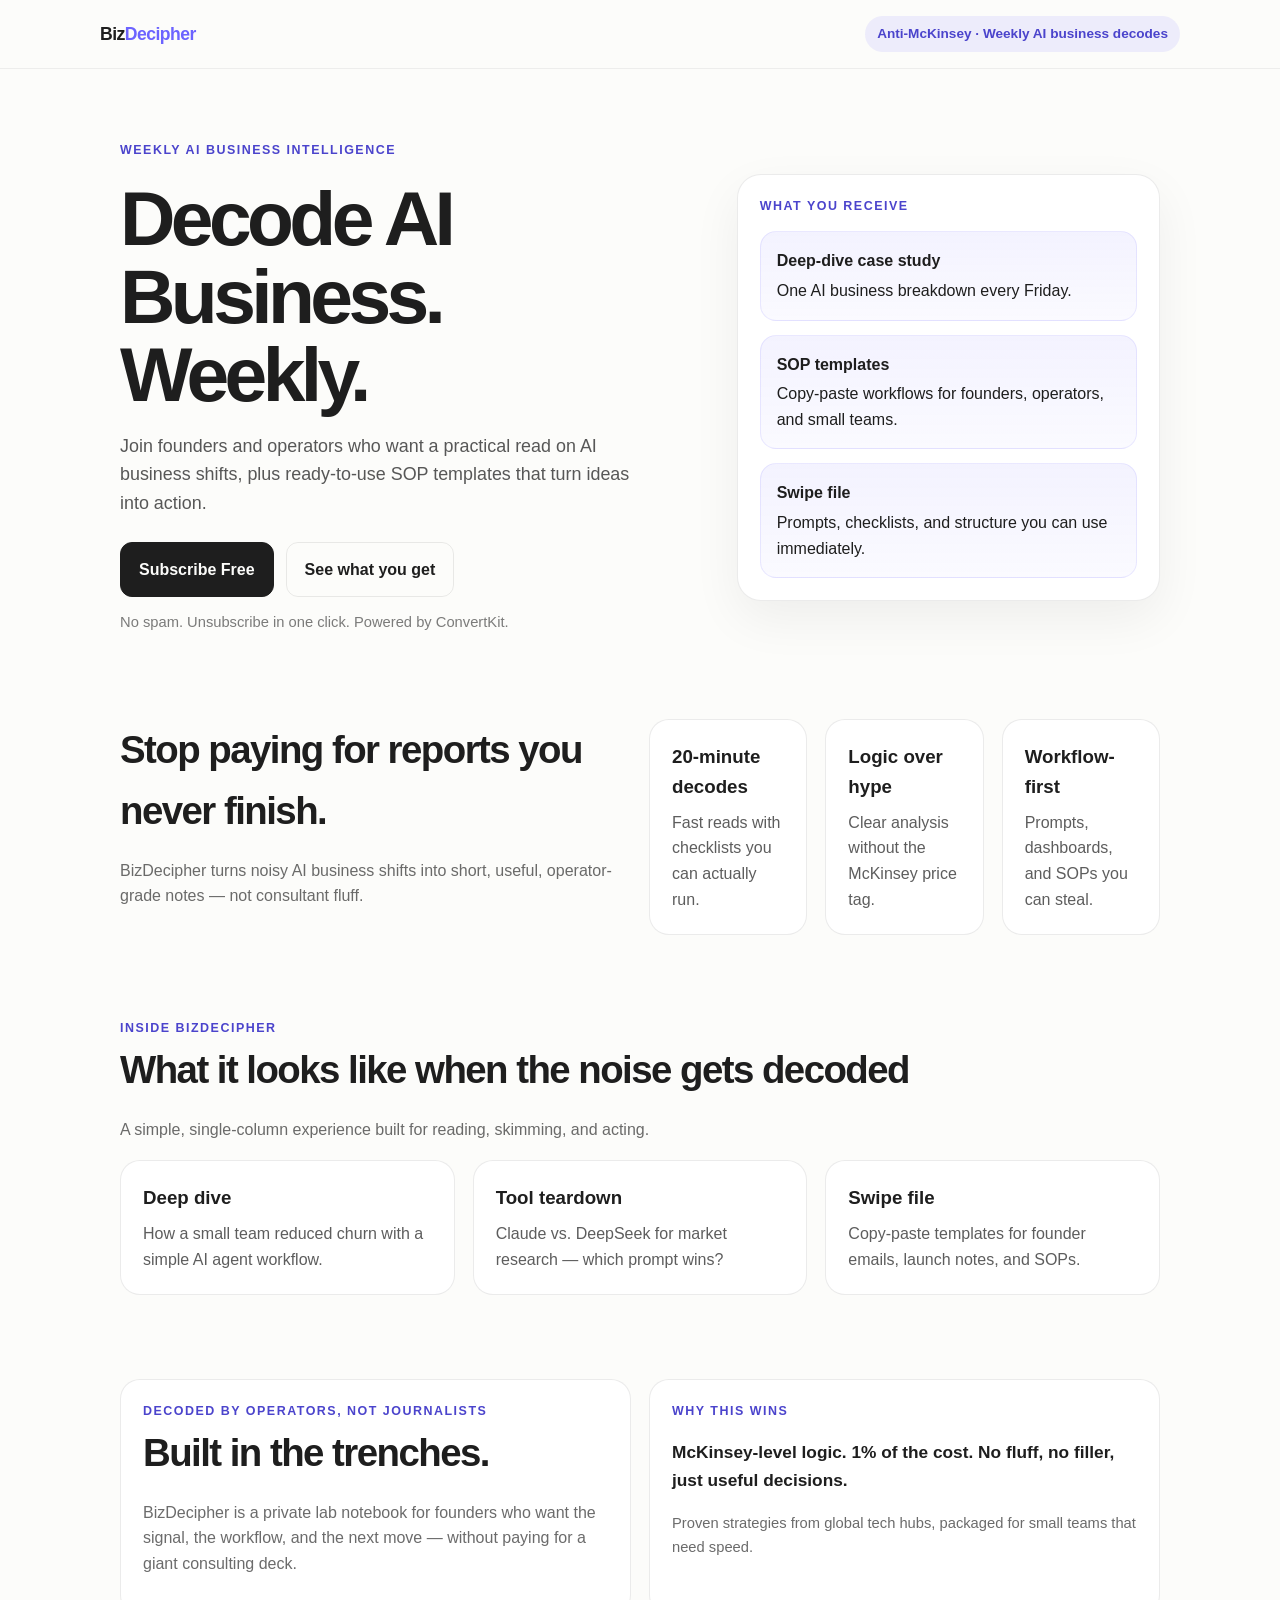
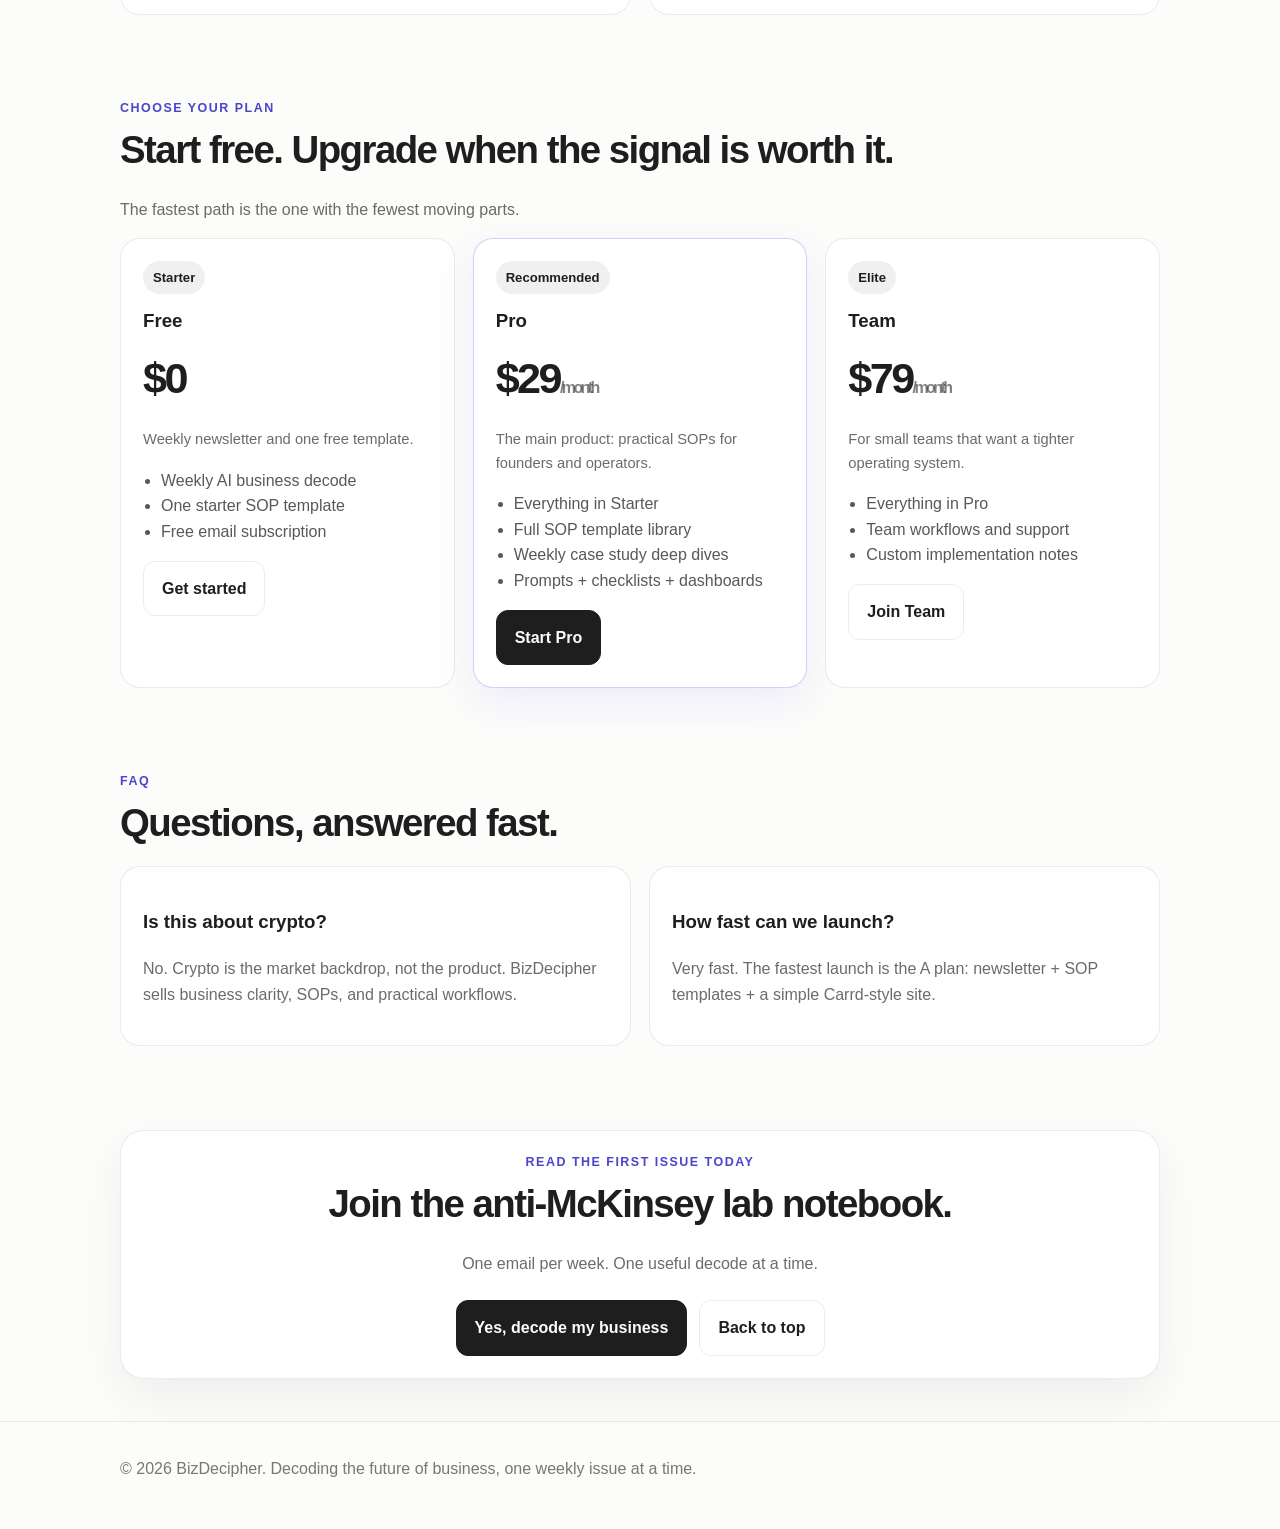
==== bizdecipher-site/index.html @ a6b323e4 "Refine BizDecipher landing page for AI business positioning" ====
<!DOCTYPE html>
<html lang="en">
<head>
    <meta charset="UTF-8">
    <meta name="viewport" content="width=device-width, initial-scale=1.0">
    <meta name="description" content="BizDecipher helps founders decode AI business with weekly case studies, actionable SOP templates, and practical growth systems.">
    <meta name="keywords" content="AI business, SOP templates, business case studies, founder insights, growth systems, BizDecipher">
    <meta name="theme-color" content="#FCFCFA">
    <title>BizDecipher — Decode AI Business Weekly</title>
    <style>
        * { box-sizing: border-box; }
        html { scroll-behavior: smooth; }
        body {
            margin: 0;
            font-family: -apple-system, BlinkMacSystemFont, 'Segoe UI', Roboto, sans-serif;
            background: #FCFCFA;
            color: #1E1E1E;
            line-height: 1.6;
        }
        a { color: inherit; }
        .wrap { max-width: 1080px; margin: 0 auto; padding: 0 20px; }
        .nav {
            position: sticky; top: 0; z-index: 50;
            backdrop-filter: blur(12px);
            background: rgba(252,252,250,0.92);
            border-bottom: 1px solid rgba(0,0,0,0.06);
        }
        .nav-inner { display:flex; justify-content:space-between; align-items:center; padding: 16px 0; }
        .brand { font-weight: 800; letter-spacing: -0.03em; text-decoration: none; font-size: 1.1rem; }
        .brand span { color: #6C63FF; }
        .pill { display:inline-block; padding: 7px 12px; border-radius: 999px; background: rgba(108,99,255,0.1); color:#4B44CC; font-size: .85rem; font-weight: 700; }
        .hero { padding: 72px 0 42px; }
        .hero-grid { display:grid; grid-template-columns: 1.15fr .85fr; gap: 44px; align-items:center; }
        h1 { font-size: clamp(2.5rem, 6vw, 5rem); line-height: 1.02; letter-spacing: -0.06em; margin: 18px 0 18px; }
        .lead { font-size: 1.12rem; color: rgba(30,30,30,.74); max-width: 52ch; }
        .cta-row { display:flex; gap: 12px; flex-wrap: wrap; margin-top: 24px; }
        .btn {
            display:inline-flex; align-items:center; justify-content:center; text-decoration:none; font-weight:800;
            padding: 14px 18px; border-radius: 12px; border: 1px solid rgba(0,0,0,.08);
        }
        .btn.primary { background:#1E1E1E; color:#FCFCFA; border-color:#1E1E1E; }
        .btn.secondary { background: transparent; }
        .mini { margin-top: 14px; color: rgba(30,30,30,.58); font-size: .92rem; }
        .card {
            background: #fff; border: 1px solid rgba(0,0,0,.08); border-radius: 24px; padding: 22px; box-shadow: 0 18px 50px rgba(0,0,0,.06);
        }
        .preview { display:grid; gap: 14px; }
        .preview-item { border-radius: 16px; padding: 16px; background: linear-gradient(180deg, rgba(108,99,255,.08), rgba(108,99,255,.03)); border: 1px solid rgba(108,99,255,.12); }
        .preview-item strong { display:block; margin-bottom: 4px; }
        .grid-3 { display:grid; grid-template-columns: repeat(3, 1fr); gap: 18px; margin: 18px 0 0; }
        .section { padding: 42px 0; }
        h2 { font-size: clamp(1.7rem, 3vw, 2.5rem); letter-spacing: -0.04em; margin: 0 0 12px; }
        .muted { color: rgba(30,30,30,.66); }
        .feature, .price, .sample, .author, .faq { background:#fff; border:1px solid rgba(0,0,0,.08); border-radius: 20px; padding: 22px; }
        .feature h3, .sample h3 { margin: 0 0 8px; }
        .feature p, .sample p { margin: 0; color: rgba(30,30,30,.72); }
        .kicker { color:#4B44CC; font-weight: 800; text-transform: uppercase; font-size: .78rem; letter-spacing: .12em; }
        .feature-list { display:grid; grid-template-columns: repeat(3,1fr); gap: 18px; }
        .quote { font-size: 1.08rem; font-weight: 700; }
        .pricing { display:grid; grid-template-columns: repeat(3,1fr); gap: 18px; }
        .price .tag { display:inline-block; padding: 6px 10px; border-radius: 999px; background: rgba(0,0,0,.06); font-weight: 700; font-size: .82rem; }
        .price h3 { margin: 12px 0 4px; }
        .amount { font-size: 2.7rem; font-weight: 900; letter-spacing: -0.06em; margin: 8px 0; }
        .amount span { font-size: 1rem; font-weight: 700; color: rgba(30,30,30,.56); }
        ul.clean { padding-left: 18px; color: rgba(30,30,30,.74); }
        .highlight { border:1px solid rgba(108,99,255,.3); box-shadow: 0 14px 40px rgba(108,99,255,.10); }
        .footer { padding: 34px 0 48px; border-top: 1px solid rgba(0,0,0,.08); color: rgba(30,30,30,.6); }
        .two-col { display:grid; grid-template-columns: 1fr 1fr; gap: 18px; }
        .small { font-size: .92rem; color: rgba(30,30,30,.66); }
        @media (max-width: 900px) {
            .hero-grid, .grid-3, .feature-list, .pricing, .two-col { grid-template-columns: 1fr; }
            .nav-inner { gap: 12px; }
        }
    </style>
</head>
<body>
<nav class="nav">
    <div class="wrap nav-inner">
        <a class="brand" href="#top">Biz<span>Decipher</span></a>
        <div class="pill">Anti-McKinsey · Weekly AI business decodes</div>
    </div>
</nav>

<main id="top" class="wrap">
    <section class="hero">
        <div class="hero-grid">
            <div>
                <div class="kicker">Weekly AI business intelligence</div>
                <h1>Decode AI Business.<br>Weekly.</h1>
                <p class="lead">Join founders and operators who want a practical read on AI business shifts, plus ready-to-use SOP templates that turn ideas into action.</p>
                <div class="cta-row">
                    <a class="btn primary" href="#pricing">Subscribe Free</a>
                    <a class="btn secondary" href="#samples">See what you get</a>
                </div>
                <div class="mini">No spam. Unsubscribe in one click. Powered by ConvertKit.</div>
            </div>
            <div class="card">
                <div class="kicker">What you receive</div>
                <div class="preview" style="margin-top:14px;">
                    <div class="preview-item"><strong>Deep-dive case study</strong><span>One AI business breakdown every Friday.</span></div>
                    <div class="preview-item"><strong>SOP templates</strong><span>Copy-paste workflows for founders, operators, and small teams.</span></div>
                    <div class="preview-item"><strong>Swipe file</strong><span>Prompts, checklists, and structure you can use immediately.</span></div>
                </div>
            </div>
        </div>
    </section>

    <section class="section">
        <div class="two-col">
            <div>
                <h2>Stop paying for reports you never finish.</h2>
                <p class="muted">BizDecipher turns noisy AI business shifts into short, useful, operator-grade notes — not consultant fluff.</p>
            </div>
            <div class="feature-list">
                <div class="feature">
                    <h3>20-minute decodes</h3>
                    <p>Fast reads with checklists you can actually run.</p>
                </div>
                <div class="feature">
                    <h3>Logic over hype</h3>
                    <p>Clear analysis without the McKinsey price tag.</p>
                </div>
                <div class="feature">
                    <h3>Workflow-first</h3>
                    <p>Prompts, dashboards, and SOPs you can steal.</p>
                </div>
            </div>
        </div>
    </section>

    <section id="samples" class="section">
        <div class="section-header">
            <div class="kicker">Inside BizDecipher</div>
            <h2>What it looks like when the noise gets decoded</h2>
            <p class="muted">A simple, single-column experience built for reading, skimming, and acting.</p>
        </div>
        <div class="grid-3">
            <div class="sample">
                <h3>Deep dive</h3>
                <p>How a small team reduced churn with a simple AI agent workflow.</p>
            </div>
            <div class="sample">
                <h3>Tool teardown</h3>
                <p>Claude vs. DeepSeek for market research — which prompt wins?</p>
            </div>
            <div class="sample">
                <h3>Swipe file</h3>
                <p>Copy-paste templates for founder emails, launch notes, and SOPs.</p>
            </div>
        </div>
    </section>

    <section class="section">
        <div class="two-col">
            <div class="author">
                <div class="kicker">Decoded by operators, not journalists</div>
                <h2>Built in the trenches.</h2>
                <p class="muted">BizDecipher is a private lab notebook for founders who want the signal, the workflow, and the next move — without paying for a giant consulting deck.</p>
            </div>
            <div class="author">
                <div class="kicker">Why this wins</div>
                <p class="quote">McKinsey-level logic. 1% of the cost. No fluff, no filler, just useful decisions.</p>
                <p class="small">Proven strategies from global tech hubs, packaged for small teams that need speed.</p>
            </div>
        </div>
    </section>

    <section id="pricing" class="section">
        <div class="section-header">
            <div class="kicker">Choose your plan</div>
            <h2>Start free. Upgrade when the signal is worth it.</h2>
            <p class="muted">The fastest path is the one with the fewest moving parts.</p>
        </div>
        <div class="pricing">
            <div class="price">
                <span class="tag">Starter</span>
                <h3>Free</h3>
                <div class="amount">$0</div>
                <p class="small">Weekly newsletter and one free template.</p>
                <ul class="clean">
                    <li>Weekly AI business decode</li>
                    <li>One starter SOP template</li>
                    <li>Free email subscription</li>
                </ul>
                <a class="btn secondary" href="#">Get started</a>
            </div>
            <div class="price highlight">
                <span class="tag">Recommended</span>
                <h3>Pro</h3>
                <div class="amount">$29<span>/month</span></div>
                <p class="small">The main product: practical SOPs for founders and operators.</p>
                <ul class="clean">
                    <li>Everything in Starter</li>
                    <li>Full SOP template library</li>
                    <li>Weekly case study deep dives</li>
                    <li>Prompts + checklists + dashboards</li>
                </ul>
                <a class="btn primary" href="#">Start Pro</a>
            </div>
            <div class="price">
                <span class="tag">Elite</span>
                <h3>Team</h3>
                <div class="amount">$79<span>/month</span></div>
                <p class="small">For small teams that want a tighter operating system.</p>
                <ul class="clean">
                    <li>Everything in Pro</li>
                    <li>Team workflows and support</li>
                    <li>Custom implementation notes</li>
                </ul>
                <a class="btn secondary" href="#">Join Team</a>
            </div>
        </div>
    </section>

    <section class="section">
        <div class="section-header">
            <div class="kicker">FAQ</div>
            <h2>Questions, answered fast.</h2>
        </div>
        <div class="two-col">
            <div class="faq">
                <h3>Is this about crypto?</h3>
                <p class="muted">No. Crypto is the market backdrop, not the product. BizDecipher sells business clarity, SOPs, and practical workflows.</p>
            </div>
            <div class="faq">
                <h3>How fast can we launch?</h3>
                <p class="muted">Very fast. The fastest launch is the A plan: newsletter + SOP templates + a simple Carrd-style site.</p>
            </div>
        </div>
    </section>

    <section class="section">
        <div class="card" style="text-align:center;">
            <div class="kicker">Read the first issue today</div>
            <h2>Join the anti-McKinsey lab notebook.</h2>
            <p class="muted">One email per week. One useful decode at a time.</p>
            <div class="cta-row" style="justify-content:center;">
                <a class="btn primary" href="#">Yes, decode my business</a>
                <a class="btn secondary" href="#top">Back to top</a>
            </div>
        </div>
    </section>
</main>

<footer class="footer">
    <div class="wrap">
        <div>© 2026 BizDecipher. Decoding the future of business, one weekly issue at a time.</div>
    </div>
</footer>
</body>
</html>
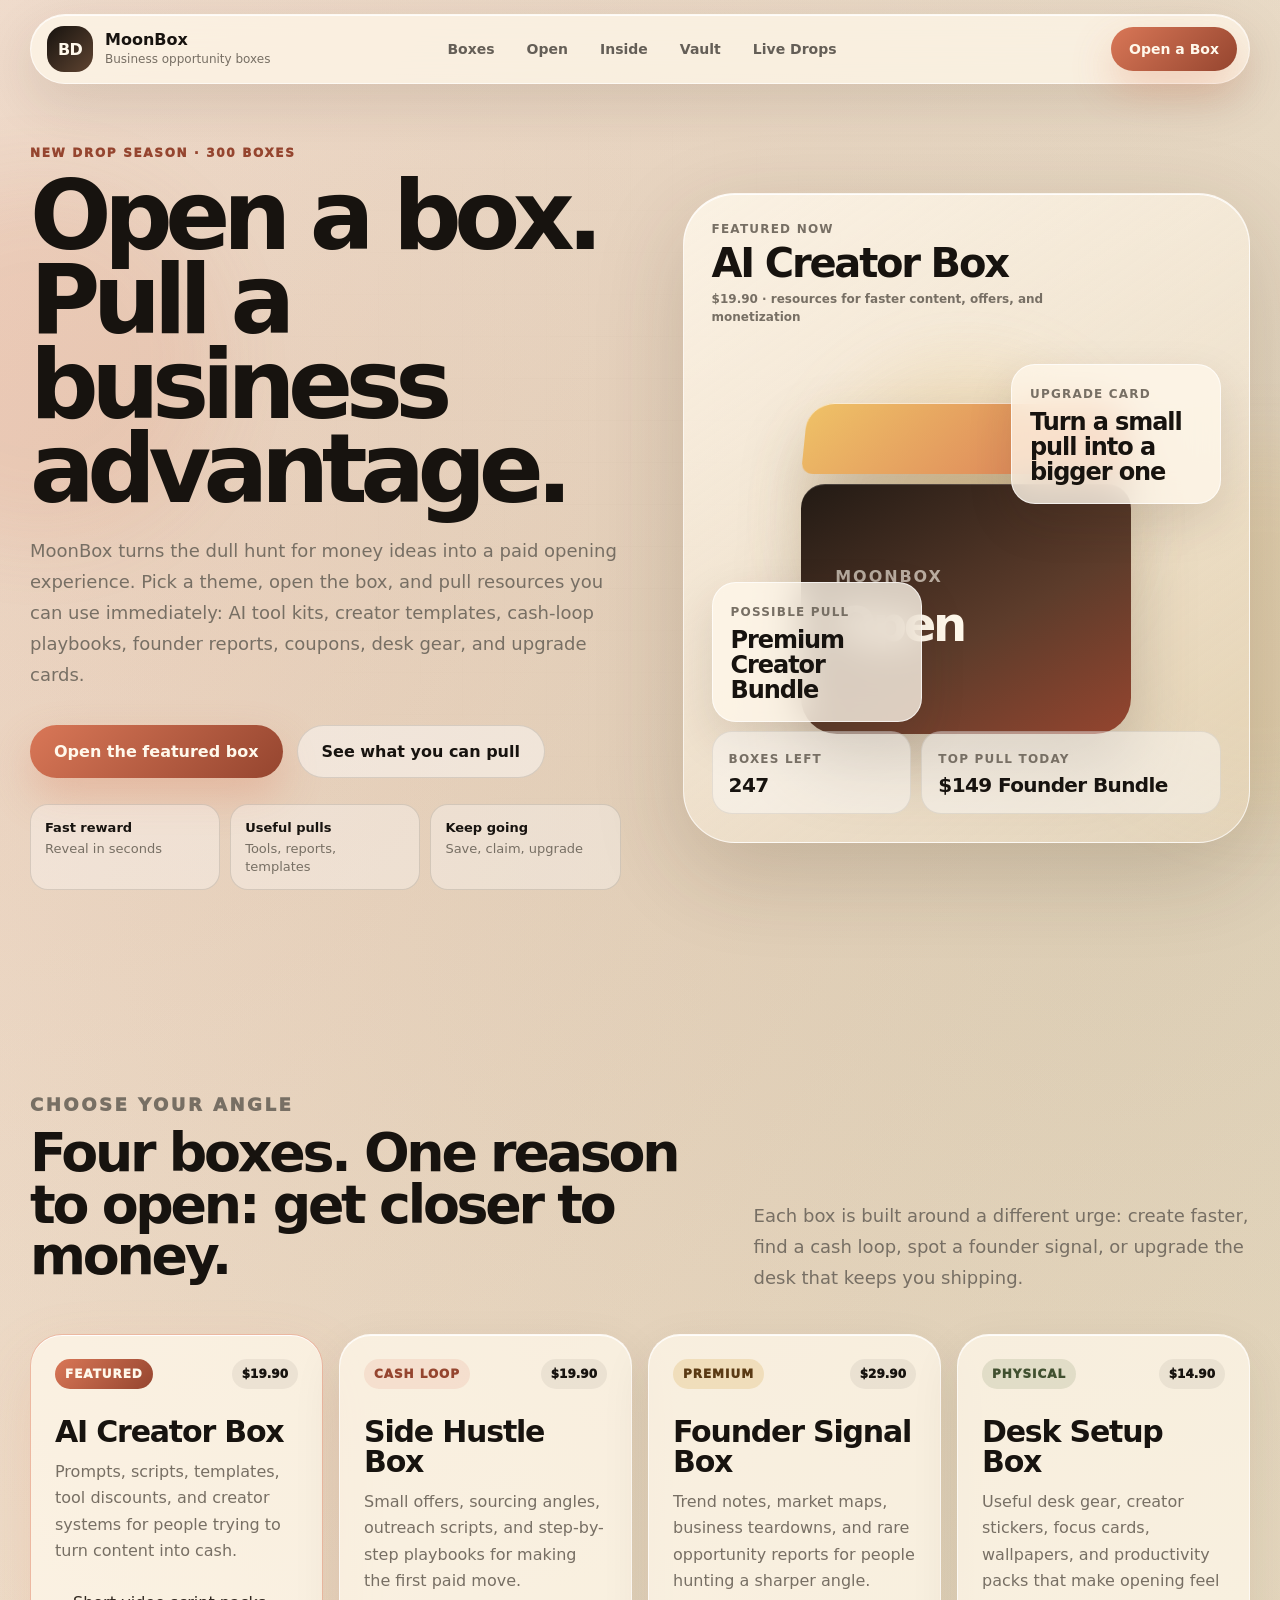
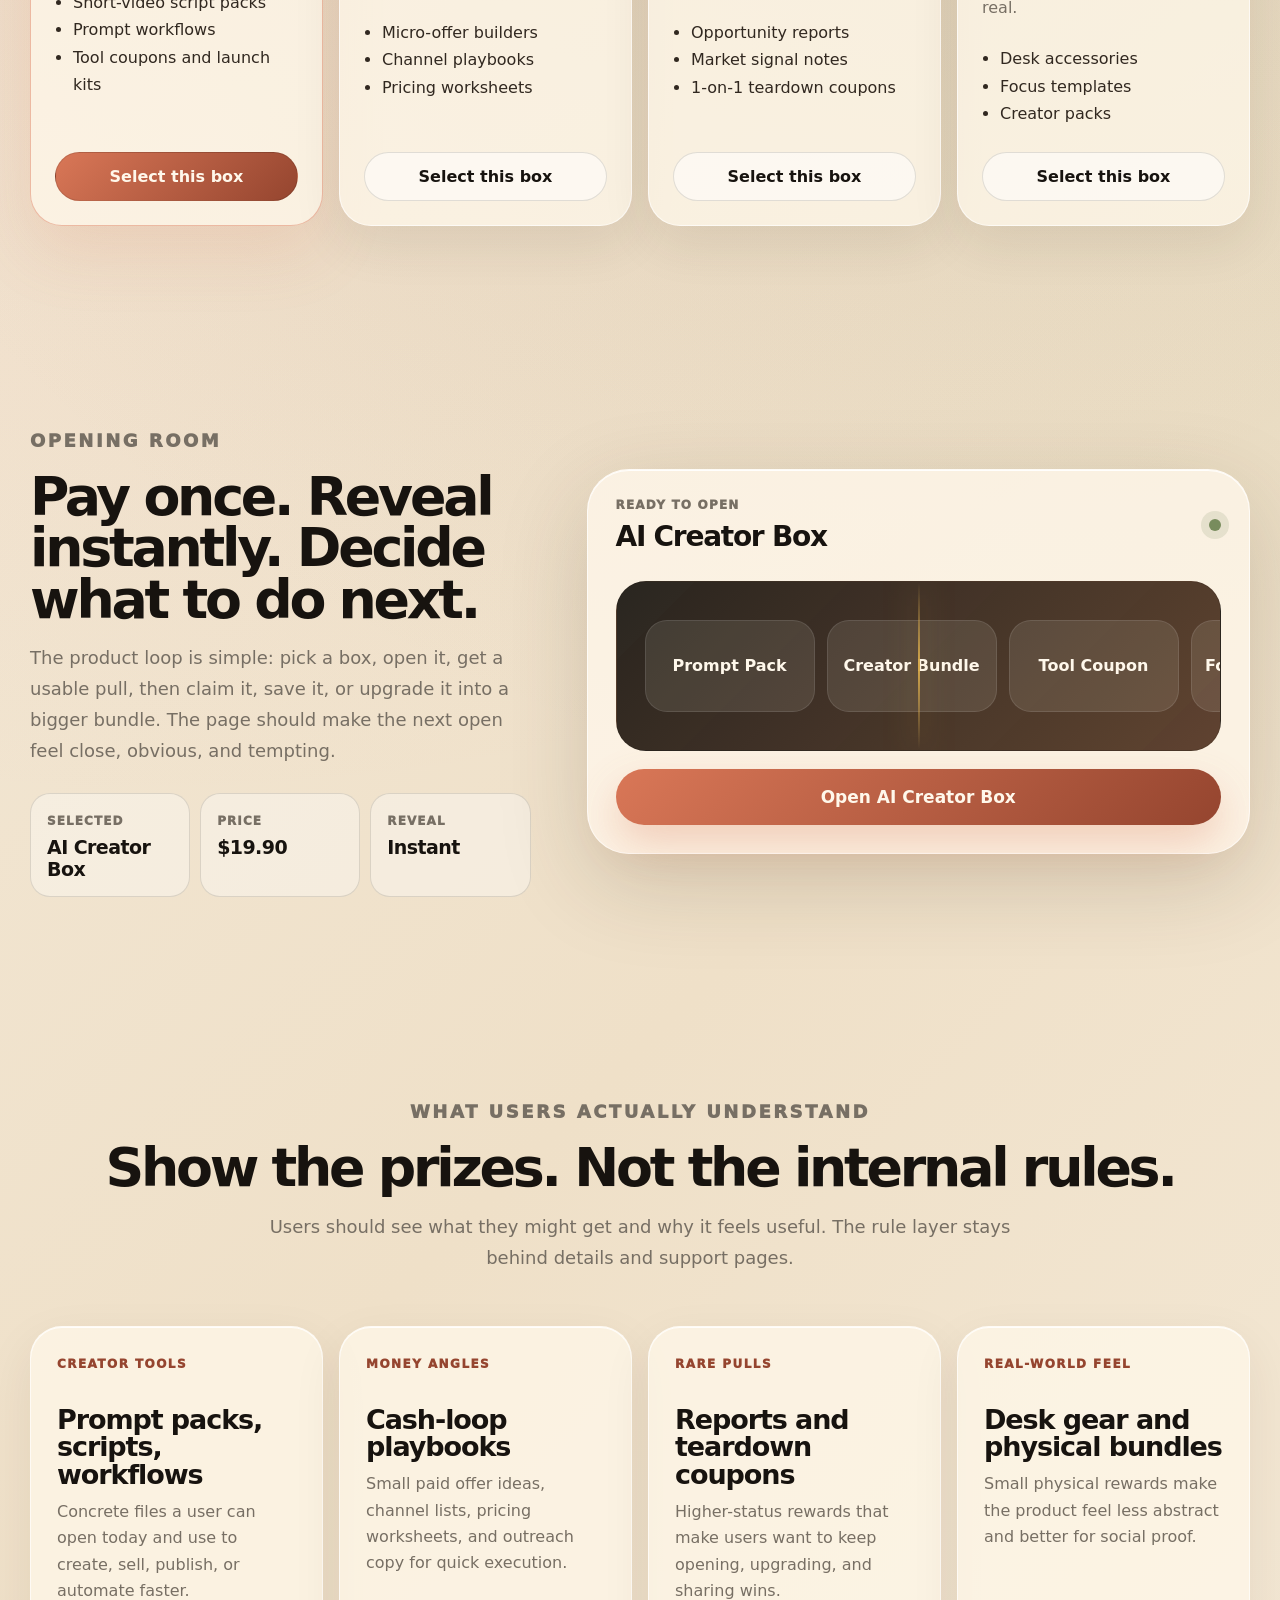
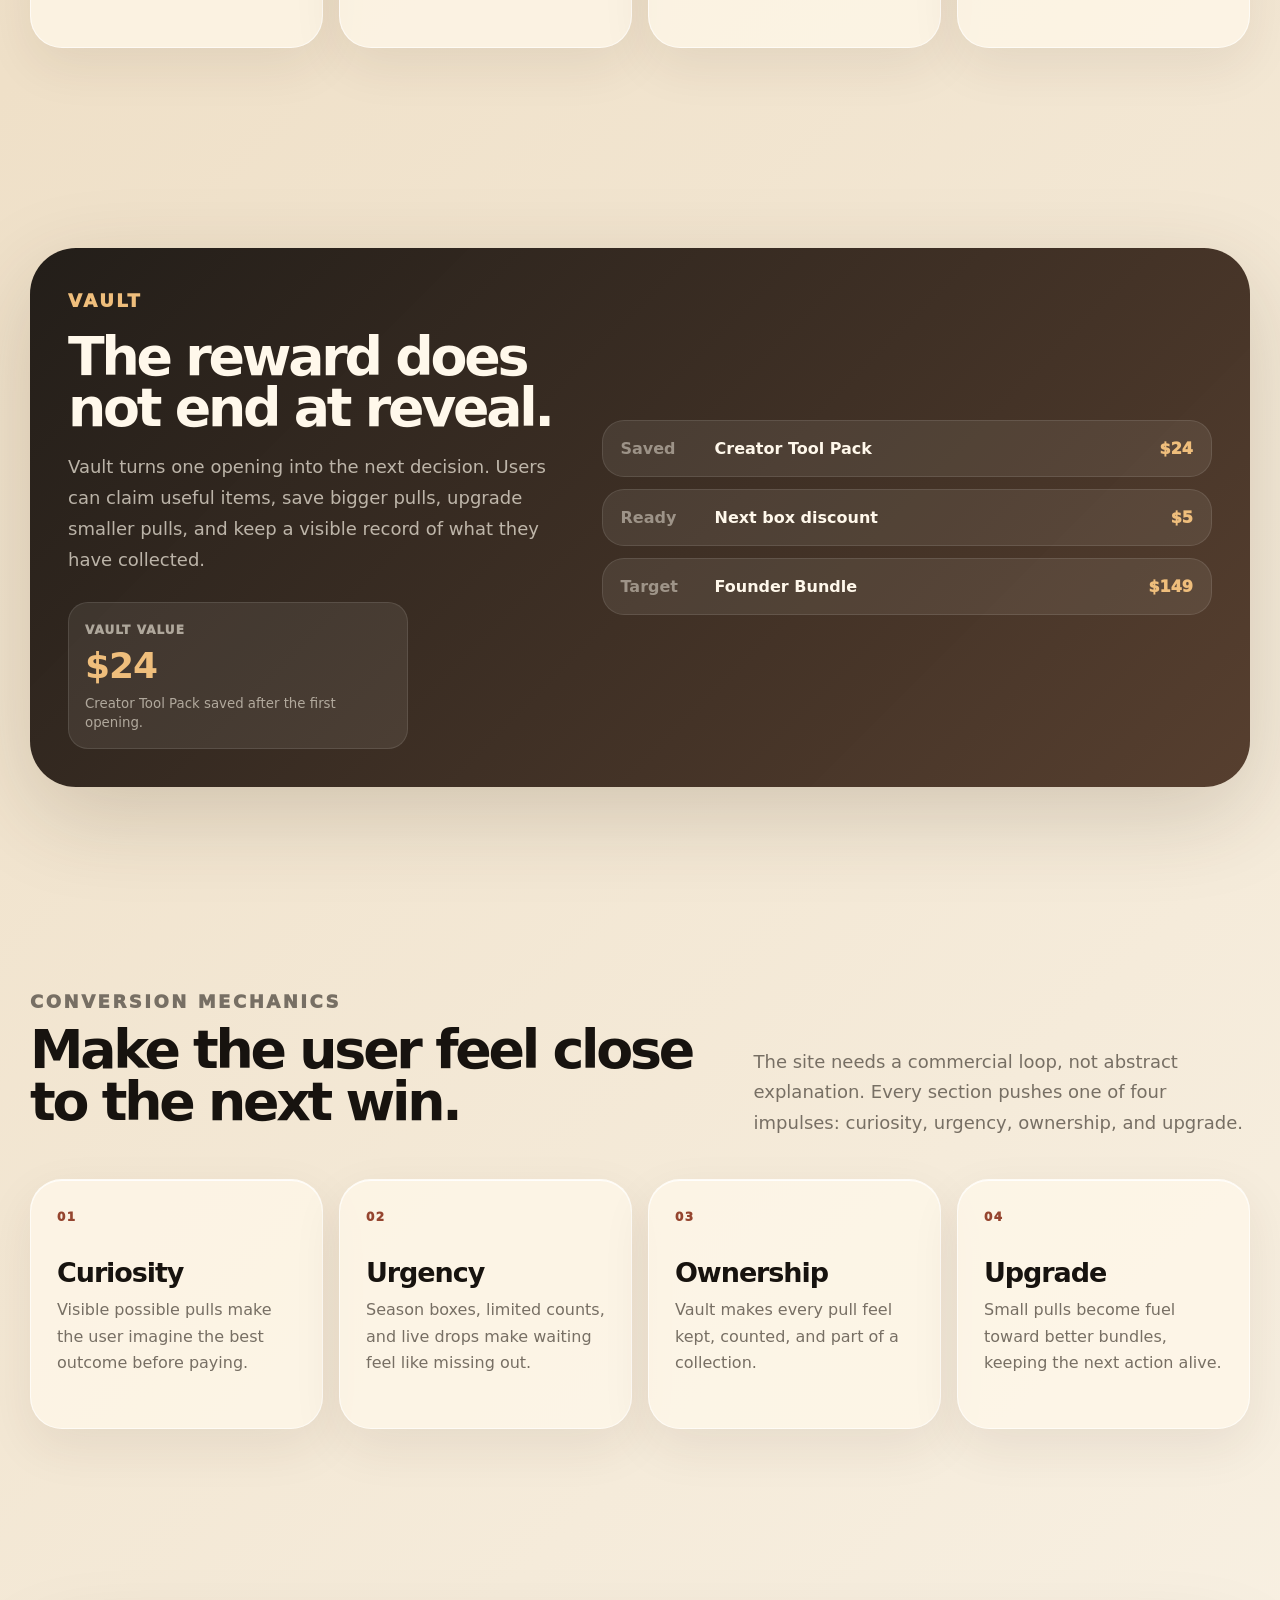
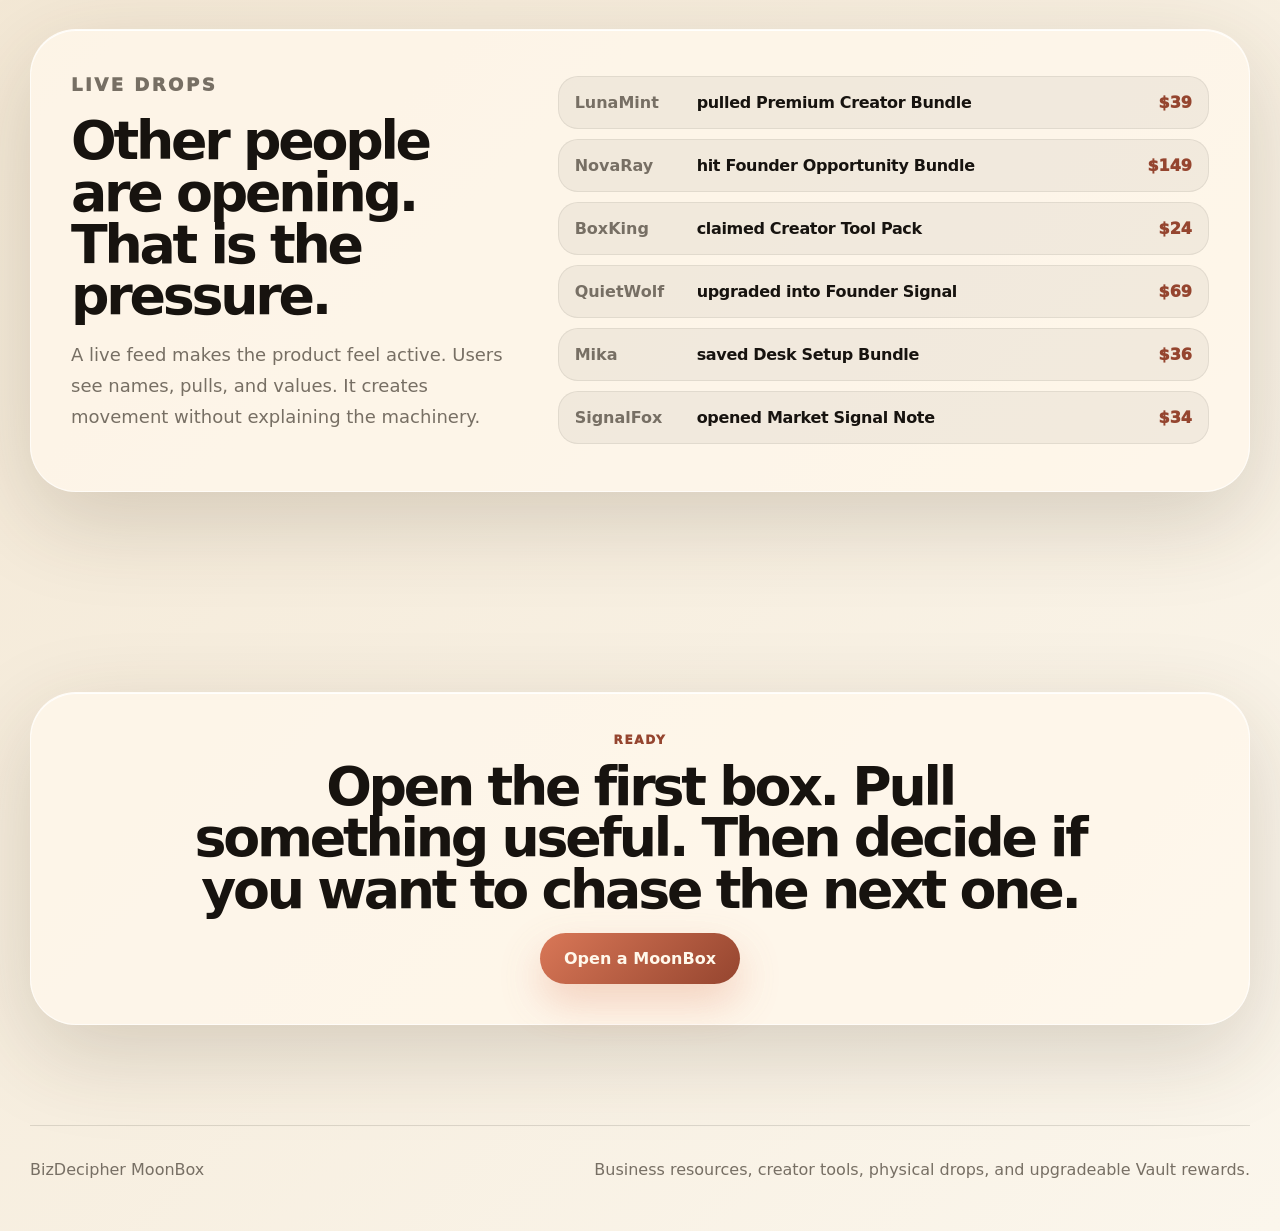
==== commit 1a6e8d1e: "Redesign MoonBox landing page" ====
--- a/bizdecipher-site/index.html
+++ b/bizdecipher-site/index.html
@@ -1,251 +1,296 @@
-<!DOCTYPE html>
+<!doctype html>
 <html lang="en">
 <head>
-    <meta charset="UTF-8">
-    <meta name="viewport" content="width=device-width, initial-scale=1.0">
-    <meta name="description" content="BizDecipher helps founders decode AI business with weekly case studies, actionable SOP templates, and practical growth systems.">
-    <meta name="keywords" content="AI business, SOP templates, business case studies, founder insights, growth systems, BizDecipher">
-    <meta name="theme-color" content="#FCFCFA">
-    <title>BizDecipher — Decode AI Business Weekly</title>
-    <style>
-        * { box-sizing: border-box; }
-        html { scroll-behavior: smooth; }
-        body {
-            margin: 0;
-            font-family: -apple-system, BlinkMacSystemFont, 'Segoe UI', Roboto, sans-serif;
-            background: #FCFCFA;
-            color: #1E1E1E;
-            line-height: 1.6;
-        }
-        a { color: inherit; }
-        .wrap { max-width: 1080px; margin: 0 auto; padding: 0 20px; }
-        .nav {
-            position: sticky; top: 0; z-index: 50;
-            backdrop-filter: blur(12px);
-            background: rgba(252,252,250,0.92);
-            border-bottom: 1px solid rgba(0,0,0,0.06);
-        }
-        .nav-inner { display:flex; justify-content:space-between; align-items:center; padding: 16px 0; }
-        .brand { font-weight: 800; letter-spacing: -0.03em; text-decoration: none; font-size: 1.1rem; }
-        .brand span { color: #6C63FF; }
-        .pill { display:inline-block; padding: 7px 12px; border-radius: 999px; background: rgba(108,99,255,0.1); color:#4B44CC; font-size: .85rem; font-weight: 700; }
-        .hero { padding: 72px 0 42px; }
-        .hero-grid { display:grid; grid-template-columns: 1.15fr .85fr; gap: 44px; align-items:center; }
-        h1 { font-size: clamp(2.5rem, 6vw, 5rem); line-height: 1.02; letter-spacing: -0.06em; margin: 18px 0 18px; }
-        .lead { font-size: 1.12rem; color: rgba(30,30,30,.74); max-width: 52ch; }
-        .cta-row { display:flex; gap: 12px; flex-wrap: wrap; margin-top: 24px; }
-        .btn {
-            display:inline-flex; align-items:center; justify-content:center; text-decoration:none; font-weight:800;
-            padding: 14px 18px; border-radius: 12px; border: 1px solid rgba(0,0,0,.08);
-        }
-        .btn.primary { background:#1E1E1E; color:#FCFCFA; border-color:#1E1E1E; }
-        .btn.secondary { background: transparent; }
-        .mini { margin-top: 14px; color: rgba(30,30,30,.58); font-size: .92rem; }
-        .card {
-            background: #fff; border: 1px solid rgba(0,0,0,.08); border-radius: 24px; padding: 22px; box-shadow: 0 18px 50px rgba(0,0,0,.06);
-        }
-        .preview { display:grid; gap: 14px; }
-        .preview-item { border-radius: 16px; padding: 16px; background: linear-gradient(180deg, rgba(108,99,255,.08), rgba(108,99,255,.03)); border: 1px solid rgba(108,99,255,.12); }
-        .preview-item strong { display:block; margin-bottom: 4px; }
-        .grid-3 { display:grid; grid-template-columns: repeat(3, 1fr); gap: 18px; margin: 18px 0 0; }
-        .section { padding: 42px 0; }
-        h2 { font-size: clamp(1.7rem, 3vw, 2.5rem); letter-spacing: -0.04em; margin: 0 0 12px; }
-        .muted { color: rgba(30,30,30,.66); }
-        .feature, .price, .sample, .author, .faq { background:#fff; border:1px solid rgba(0,0,0,.08); border-radius: 20px; padding: 22px; }
-        .feature h3, .sample h3 { margin: 0 0 8px; }
-        .feature p, .sample p { margin: 0; color: rgba(30,30,30,.72); }
-        .kicker { color:#4B44CC; font-weight: 800; text-transform: uppercase; font-size: .78rem; letter-spacing: .12em; }
-        .feature-list { display:grid; grid-template-columns: repeat(3,1fr); gap: 18px; }
-        .quote { font-size: 1.08rem; font-weight: 700; }
-        .pricing { display:grid; grid-template-columns: repeat(3,1fr); gap: 18px; }
-        .price .tag { display:inline-block; padding: 6px 10px; border-radius: 999px; background: rgba(0,0,0,.06); font-weight: 700; font-size: .82rem; }
-        .price h3 { margin: 12px 0 4px; }
-        .amount { font-size: 2.7rem; font-weight: 900; letter-spacing: -0.06em; margin: 8px 0; }
-        .amount span { font-size: 1rem; font-weight: 700; color: rgba(30,30,30,.56); }
-        ul.clean { padding-left: 18px; color: rgba(30,30,30,.74); }
-        .highlight { border:1px solid rgba(108,99,255,.3); box-shadow: 0 14px 40px rgba(108,99,255,.10); }
-        .footer { padding: 34px 0 48px; border-top: 1px solid rgba(0,0,0,.08); color: rgba(30,30,30,.6); }
-        .two-col { display:grid; grid-template-columns: 1fr 1fr; gap: 18px; }
-        .small { font-size: .92rem; color: rgba(30,30,30,.66); }
-        @media (max-width: 900px) {
-            .hero-grid, .grid-3, .feature-list, .pricing, .two-col { grid-template-columns: 1fr; }
-            .nav-inner { gap: 12px; }
-        }
-    </style>
+  <meta charset="utf-8" />
+  <meta name="viewport" content="width=device-width, initial-scale=1" />
+  <title>BizDecipher MoonBox | Open Business Opportunity Boxes</title>
+  <meta name="description" content="Open BizDecipher MoonBox for AI creator kits, cash-loop playbooks, founder reports, tool coupons, desk drops, and upgradeable Vault rewards." />
+  <link rel="stylesheet" href="./css/styles.css" />
 </head>
 <body>
-<nav class="nav">
-    <div class="wrap nav-inner">
-        <a class="brand" href="#top">Biz<span>Decipher</span></a>
-        <div class="pill">Anti-McKinsey · Weekly AI business decodes</div>
-    </div>
-</nav>
-
-<main id="top" class="wrap">
-    <section class="hero">
-        <div class="hero-grid">
+  <div class="grain" aria-hidden="true"></div>
+  <div class="ambient ambient-a" aria-hidden="true"></div>
+  <div class="ambient ambient-b" aria-hidden="true"></div>
+
+  <header class="site-header">
+    <a class="brand" href="#top" aria-label="BizDecipher MoonBox home">
+      <span class="brand-mark">BD</span>
+      <span class="brand-copy">
+        <strong>MoonBox</strong>
+        <small>Business opportunity boxes</small>
+      </span>
+    </a>
+    <nav class="nav-links" aria-label="Primary navigation">
+      <a href="#boxes">Boxes</a>
+      <a href="#open">Open</a>
+      <a href="#inside">Inside</a>
+      <a href="#vault">Vault</a>
+      <a href="#drops">Live Drops</a>
+    </nav>
+    <a class="header-cta" href="#open">Open a Box</a>
+  </header>
+
+  <main id="top">
+    <section class="hero section-shell">
+      <div class="hero-copy">
+        <p class="eyebrow">New drop season · 300 boxes</p>
+        <h1>Open a box. Pull a business advantage.</h1>
+        <p class="hero-lead">MoonBox turns the dull hunt for money ideas into a paid opening experience. Pick a theme, open the box, and pull resources you can use immediately: AI tool kits, creator templates, cash-loop playbooks, founder reports, coupons, desk gear, and upgrade cards.</p>
+        <div class="hero-actions">
+          <a class="primary-btn" href="#open">Open the featured box</a>
+          <a class="secondary-btn" href="#inside">See what you can pull</a>
+        </div>
+        <div class="signal-strip" aria-label="Product signals">
+          <span><strong>Fast reward</strong> Reveal in seconds</span>
+          <span><strong>Useful pulls</strong> Tools, reports, templates</span>
+          <span><strong>Keep going</strong> Save, claim, upgrade</span>
+        </div>
+      </div>
+
+      <div class="hero-machine" aria-label="Featured MoonBox machine">
+        <div class="machine-top">
+          <span>Featured now</span>
+          <strong>AI Creator Box</strong>
+          <small>$19.90 · resources for faster content, offers, and monetization</small>
+        </div>
+        <div class="box-visual" aria-hidden="true">
+          <div class="box-lid"></div>
+          <div class="box-body">
+            <span>MoonBox</span>
+            <strong>Open</strong>
+          </div>
+        </div>
+        <div class="floating-ticket ticket-left">
+          <span>Possible pull</span>
+          <strong>Premium Creator Bundle</strong>
+        </div>
+        <div class="floating-ticket ticket-right">
+          <span>Upgrade card</span>
+          <strong>Turn a small pull into a bigger one</strong>
+        </div>
+        <div class="machine-footer">
+          <div><span>Boxes left</span><strong id="boxesLeft">247</strong></div>
+          <div><span>Top pull today</span><strong>$149 Founder Bundle</strong></div>
+        </div>
+      </div>
+    </section>
+
+    <section class="section-shell market-section" id="boxes">
+      <div class="section-heading split-heading">
+        <div>
+          <p class="eyebrow">Choose your angle</p>
+          <h2>Four boxes. One reason to open: get closer to money.</h2>
+        </div>
+        <p>Each box is built around a different urge: create faster, find a cash loop, spot a founder signal, or upgrade the desk that keeps you shipping.</p>
+      </div>
+
+      <div class="box-grid" aria-label="MoonBox marketplace">
+        <article class="box-card selected" data-box-card="creator">
+          <div class="box-card-top">
+            <span class="tag hot">Featured</span>
+            <span class="price">$19.90</span>
+          </div>
+          <h3>AI Creator Box</h3>
+          <p>Prompts, scripts, templates, tool discounts, and creator systems for people trying to turn content into cash.</p>
+          <ul>
+            <li>Short-video script packs</li>
+            <li>Prompt workflows</li>
+            <li>Tool coupons and launch kits</li>
+          </ul>
+          <button class="select-box-btn" type="button" data-select-box="creator">Select this box</button>
+        </article>
+
+        <article class="box-card" data-box-card="hustle">
+          <div class="box-card-top">
+            <span class="tag">Cash loop</span>
+            <span class="price">$19.90</span>
+          </div>
+          <h3>Side Hustle Box</h3>
+          <p>Small offers, sourcing angles, outreach scripts, and step-by-step playbooks for making the first paid move.</p>
+          <ul>
+            <li>Micro-offer builders</li>
+            <li>Channel playbooks</li>
+            <li>Pricing worksheets</li>
+          </ul>
+          <button class="select-box-btn" type="button" data-select-box="hustle">Select this box</button>
+        </article>
+
+        <article class="box-card" data-box-card="founder">
+          <div class="box-card-top">
+            <span class="tag premium">Premium</span>
+            <span class="price">$29.90</span>
+          </div>
+          <h3>Founder Signal Box</h3>
+          <p>Trend notes, market maps, business teardowns, and rare opportunity reports for people hunting a sharper angle.</p>
+          <ul>
+            <li>Opportunity reports</li>
+            <li>Market signal notes</li>
+            <li>1-on-1 teardown coupons</li>
+          </ul>
+          <button class="select-box-btn" type="button" data-select-box="founder">Select this box</button>
+        </article>
+
+        <article class="box-card" data-box-card="desk">
+          <div class="box-card-top">
+            <span class="tag physical">Physical</span>
+            <span class="price">$14.90</span>
+          </div>
+          <h3>Desk Setup Box</h3>
+          <p>Useful desk gear, creator stickers, focus cards, wallpapers, and productivity packs that make opening feel real.</p>
+          <ul>
+            <li>Desk accessories</li>
+            <li>Focus templates</li>
+            <li>Creator packs</li>
+          </ul>
+          <button class="select-box-btn" type="button" data-select-box="desk">Select this box</button>
+        </article>
+      </div>
+    </section>
+
+    <section class="section-shell open-section" id="open">
+      <div class="open-layout">
+        <div class="open-copy">
+          <p class="eyebrow">Opening room</p>
+          <h2>Pay once. Reveal instantly. Decide what to do next.</h2>
+          <p>The product loop is simple: pick a box, open it, get a usable pull, then claim it, save it, or upgrade it into a bigger bundle. The page should make the next open feel close, obvious, and tempting.</p>
+          <div class="mini-stats">
+            <div><span>Selected</span><strong id="selectedName">AI Creator Box</strong></div>
+            <div><span>Price</span><strong id="selectedPrice">$19.90</strong></div>
+            <div><span>Reveal</span><strong>Instant</strong></div>
+          </div>
+        </div>
+
+        <div class="opening-panel" aria-live="polite">
+          <div class="opening-header">
             <div>
-                <div class="kicker">Weekly AI business intelligence</div>
-                <h1>Decode AI Business.<br>Weekly.</h1>
-                <p class="lead">Join founders and operators who want a practical read on AI business shifts, plus ready-to-use SOP templates that turn ideas into action.</p>
-                <div class="cta-row">
-                    <a class="btn primary" href="#pricing">Subscribe Free</a>
-                    <a class="btn secondary" href="#samples">See what you get</a>
-                </div>
-                <div class="mini">No spam. Unsubscribe in one click. Powered by ConvertKit.</div>
-            </div>
-            <div class="card">
-                <div class="kicker">What you receive</div>
-                <div class="preview" style="margin-top:14px;">
-                    <div class="preview-item"><strong>Deep-dive case study</strong><span>One AI business breakdown every Friday.</span></div>
-                    <div class="preview-item"><strong>SOP templates</strong><span>Copy-paste workflows for founders, operators, and small teams.</span></div>
-                    <div class="preview-item"><strong>Swipe file</strong><span>Prompts, checklists, and structure you can use immediately.</span></div>
-                </div>
-            </div>
-        </div>
-    </section>
-
-    <section class="section">
-        <div class="two-col">
-            <div>
-                <h2>Stop paying for reports you never finish.</h2>
-                <p class="muted">BizDecipher turns noisy AI business shifts into short, useful, operator-grade notes — not consultant fluff.</p>
-            </div>
-            <div class="feature-list">
-                <div class="feature">
-                    <h3>20-minute decodes</h3>
-                    <p>Fast reads with checklists you can actually run.</p>
-                </div>
-                <div class="feature">
-                    <h3>Logic over hype</h3>
-                    <p>Clear analysis without the McKinsey price tag.</p>
-                </div>
-                <div class="feature">
-                    <h3>Workflow-first</h3>
-                    <p>Prompts, dashboards, and SOPs you can steal.</p>
-                </div>
-            </div>
-        </div>
-    </section>
-
-    <section id="samples" class="section">
-        <div class="section-header">
-            <div class="kicker">Inside BizDecipher</div>
-            <h2>What it looks like when the noise gets decoded</h2>
-            <p class="muted">A simple, single-column experience built for reading, skimming, and acting.</p>
-        </div>
-        <div class="grid-3">
-            <div class="sample">
-                <h3>Deep dive</h3>
-                <p>How a small team reduced churn with a simple AI agent workflow.</p>
-            </div>
-            <div class="sample">
-                <h3>Tool teardown</h3>
-                <p>Claude vs. DeepSeek for market research — which prompt wins?</p>
-            </div>
-            <div class="sample">
-                <h3>Swipe file</h3>
-                <p>Copy-paste templates for founder emails, launch notes, and SOPs.</p>
-            </div>
-        </div>
-    </section>
-
-    <section class="section">
-        <div class="two-col">
-            <div class="author">
-                <div class="kicker">Decoded by operators, not journalists</div>
-                <h2>Built in the trenches.</h2>
-                <p class="muted">BizDecipher is a private lab notebook for founders who want the signal, the workflow, and the next move — without paying for a giant consulting deck.</p>
-            </div>
-            <div class="author">
-                <div class="kicker">Why this wins</div>
-                <p class="quote">McKinsey-level logic. 1% of the cost. No fluff, no filler, just useful decisions.</p>
-                <p class="small">Proven strategies from global tech hubs, packaged for small teams that need speed.</p>
-            </div>
-        </div>
-    </section>
-
-    <section id="pricing" class="section">
-        <div class="section-header">
-            <div class="kicker">Choose your plan</div>
-            <h2>Start free. Upgrade when the signal is worth it.</h2>
-            <p class="muted">The fastest path is the one with the fewest moving parts.</p>
-        </div>
-        <div class="pricing">
-            <div class="price">
-                <span class="tag">Starter</span>
-                <h3>Free</h3>
-                <div class="amount">$0</div>
-                <p class="small">Weekly newsletter and one free template.</p>
-                <ul class="clean">
-                    <li>Weekly AI business decode</li>
-                    <li>One starter SOP template</li>
-                    <li>Free email subscription</li>
-                </ul>
-                <a class="btn secondary" href="#">Get started</a>
-            </div>
-            <div class="price highlight">
-                <span class="tag">Recommended</span>
-                <h3>Pro</h3>
-                <div class="amount">$29<span>/month</span></div>
-                <p class="small">The main product: practical SOPs for founders and operators.</p>
-                <ul class="clean">
-                    <li>Everything in Starter</li>
-                    <li>Full SOP template library</li>
-                    <li>Weekly case study deep dives</li>
-                    <li>Prompts + checklists + dashboards</li>
-                </ul>
-                <a class="btn primary" href="#">Start Pro</a>
-            </div>
-            <div class="price">
-                <span class="tag">Elite</span>
-                <h3>Team</h3>
-                <div class="amount">$79<span>/month</span></div>
-                <p class="small">For small teams that want a tighter operating system.</p>
-                <ul class="clean">
-                    <li>Everything in Pro</li>
-                    <li>Team workflows and support</li>
-                    <li>Custom implementation notes</li>
-                </ul>
-                <a class="btn secondary" href="#">Join Team</a>
-            </div>
-        </div>
-    </section>
-
-    <section class="section">
-        <div class="section-header">
-            <div class="kicker">FAQ</div>
-            <h2>Questions, answered fast.</h2>
-        </div>
-        <div class="two-col">
-            <div class="faq">
-                <h3>Is this about crypto?</h3>
-                <p class="muted">No. Crypto is the market backdrop, not the product. BizDecipher sells business clarity, SOPs, and practical workflows.</p>
-            </div>
-            <div class="faq">
-                <h3>How fast can we launch?</h3>
-                <p class="muted">Very fast. The fastest launch is the A plan: newsletter + SOP templates + a simple Carrd-style site.</p>
-            </div>
-        </div>
-    </section>
-
-    <section class="section">
-        <div class="card" style="text-align:center;">
-            <div class="kicker">Read the first issue today</div>
-            <h2>Join the anti-McKinsey lab notebook.</h2>
-            <p class="muted">One email per week. One useful decode at a time.</p>
-            <div class="cta-row" style="justify-content:center;">
-                <a class="btn primary" href="#">Yes, decode my business</a>
-                <a class="btn secondary" href="#top">Back to top</a>
-            </div>
-        </div>
-    </section>
-</main>
-
-<footer class="footer">
-    <div class="wrap">
-        <div>© 2026 BizDecipher. Decoding the future of business, one weekly issue at a time.</div>
-    </div>
-</footer>
+              <span id="openingStatus">Ready to open</span>
+              <strong id="openingTitle">AI Creator Box</strong>
+            </div>
+            <div class="pulse-dot" aria-hidden="true"></div>
+          </div>
+
+          <div class="case-window" id="caseWindow">
+            <div class="reel" id="reelTrack">
+              <span>Prompt Pack</span>
+              <span>Creator Bundle</span>
+              <span>Tool Coupon</span>
+              <span>Founder Report</span>
+              <span>Upgrade Card</span>
+              <span>Desk Gear</span>
+            </div>
+            <div class="case-pointer" aria-hidden="true"></div>
+          </div>
+
+          <button class="open-btn" id="openButton" type="button">Open AI Creator Box</button>
+
+          <div class="result-card hidden" id="resultCard">
+            <div class="result-top">
+              <span id="resultTier">Rare pull</span>
+              <strong id="resultValue">$24 value</strong>
+            </div>
+            <h3 id="resultTitle">Creator Tool Pack</h3>
+            <p id="resultDescription">Notion workflow, short-video script pack, and AI tool discount list.</p>
+            <div class="result-actions">
+              <button type="button" data-vault-action="claim">Claim now</button>
+              <button type="button" data-vault-action="save">Save to Vault</button>
+              <button type="button" data-vault-action="upgrade">Upgrade pull</button>
+            </div>
+          </div>
+        </div>
+      </div>
+    </section>
+
+    <section class="section-shell inside-section" id="inside">
+      <div class="section-heading">
+        <p class="eyebrow">What users actually understand</p>
+        <h2>Show the prizes. Not the internal rules.</h2>
+        <p>Users should see what they might get and why it feels useful. The rule layer stays behind details and support pages.</p>
+      </div>
+      <div class="inside-grid">
+        <article>
+          <span>Creator tools</span>
+          <h3>Prompt packs, scripts, workflows</h3>
+          <p>Concrete files a user can open today and use to create, sell, publish, or automate faster.</p>
+        </article>
+        <article>
+          <span>Money angles</span>
+          <h3>Cash-loop playbooks</h3>
+          <p>Small paid offer ideas, channel lists, pricing worksheets, and outreach copy for quick execution.</p>
+        </article>
+        <article>
+          <span>Rare pulls</span>
+          <h3>Reports and teardown coupons</h3>
+          <p>Higher-status rewards that make users want to keep opening, upgrading, and sharing wins.</p>
+        </article>
+        <article>
+          <span>Real-world feel</span>
+          <h3>Desk gear and physical bundles</h3>
+          <p>Small physical rewards make the product feel less abstract and better for social proof.</p>
+        </article>
+      </div>
+    </section>
+
+    <section class="section-shell vault-section" id="vault">
+      <div class="vault-panel">
+        <div class="vault-copy">
+          <p class="eyebrow">Vault</p>
+          <h2>The reward does not end at reveal.</h2>
+          <p>Vault turns one opening into the next decision. Users can claim useful items, save bigger pulls, upgrade smaller pulls, and keep a visible record of what they have collected.</p>
+          <div class="vault-balance">
+            <span>Vault value</span>
+            <strong id="vaultValue">$24</strong>
+            <small id="vaultHint">Creator Tool Pack saved after the first opening.</small>
+          </div>
+        </div>
+        <div class="vault-list" id="vaultList">
+          <div><span>Saved</span><strong>Creator Tool Pack</strong><em>$24</em></div>
+          <div><span>Ready</span><strong>Next box discount</strong><em>$5</em></div>
+          <div><span>Target</span><strong>Founder Bundle</strong><em>$149</em></div>
+        </div>
+      </div>
+    </section>
+
+    <section class="section-shell psychology-section">
+      <div class="section-heading split-heading">
+        <div>
+          <p class="eyebrow">Conversion mechanics</p>
+          <h2>Make the user feel close to the next win.</h2>
+        </div>
+        <p>The site needs a commercial loop, not abstract explanation. Every section pushes one of four impulses: curiosity, urgency, ownership, and upgrade.</p>
+      </div>
+      <div class="loop-grid">
+        <article><span>01</span><h3>Curiosity</h3><p>Visible possible pulls make the user imagine the best outcome before paying.</p></article>
+        <article><span>02</span><h3>Urgency</h3><p>Season boxes, limited counts, and live drops make waiting feel like missing out.</p></article>
+        <article><span>03</span><h3>Ownership</h3><p>Vault makes every pull feel kept, counted, and part of a collection.</p></article>
+        <article><span>04</span><h3>Upgrade</h3><p>Small pulls become fuel toward better bundles, keeping the next action alive.</p></article>
+      </div>
+    </section>
+
+    <section class="section-shell live-section" id="drops">
+      <div class="live-card">
+        <div class="live-copy">
+          <p class="eyebrow">Live drops</p>
+          <h2>Other people are opening. That is the pressure.</h2>
+          <p>A live feed makes the product feel active. Users see names, pulls, and values. It creates movement without explaining the machinery.</p>
+        </div>
+        <div class="live-feed" id="liveFeed"></div>
+      </div>
+    </section>
+
+    <section class="section-shell final-section">
+      <div class="final-card">
+        <p class="eyebrow">Ready</p>
+        <h2>Open the first box. Pull something useful. Then decide if you want to chase the next one.</h2>
+        <a class="primary-btn" href="#open">Open a MoonBox</a>
+      </div>
+    </section>
+  </main>
+
+  <footer class="site-footer">
+    <span>BizDecipher MoonBox</span>
+    <span>Business resources, creator tools, physical drops, and upgradeable Vault rewards.</span>
+  </footer>
+
+  <script src="./js/main.js"></script>
 </body>
-</html>+</html>
--- a/bizdecipher-site/css/styles.css
+++ b/bizdecipher-site/css/styles.css
@@ -0,0 +1,551 @@
+:root {
+  --bg: #f6efe3;
+  --ink: #17130f;
+  --soft-ink: #312820;
+  --muted: #776f64;
+  --line: rgba(23, 19, 15, 0.12);
+  --surface: rgba(255, 250, 241, 0.76);
+  --surface-strong: #fff8eb;
+  --orange: #d97757;
+  --orange-dark: #95452f;
+  --gold: #d6a84a;
+  --green: #788c5d;
+  --blue: #6a9bcc;
+  --shadow: 0 28px 90px rgba(60, 42, 24, 0.18);
+  --ease: cubic-bezier(0.16, 1, 0.3, 1);
+}
+
+* { box-sizing: border-box; }
+html { scroll-behavior: smooth; }
+body {
+  margin: 0;
+  min-height: 100dvh;
+  overflow-x: hidden;
+  font-family: ui-sans-serif, system-ui, -apple-system, BlinkMacSystemFont, "Segoe UI", sans-serif;
+  color: var(--ink);
+  background:
+    radial-gradient(circle at 12% 8%, rgba(217, 119, 87, 0.20), transparent 34%),
+    radial-gradient(circle at 88% 14%, rgba(120, 140, 93, 0.18), transparent 30%),
+    linear-gradient(135deg, #f6efe3 0%, #efe0c8 45%, #fbf6ec 100%);
+}
+
+a { color: inherit; text-decoration: none; }
+button, input, select { font: inherit; }
+button, a { -webkit-tap-highlight-color: transparent; }
+
+.grain {
+  position: fixed;
+  inset: 0;
+  z-index: 0;
+  pointer-events: none;
+  opacity: 0.22;
+  background-image:
+    linear-gradient(rgba(23,19,15,.045) 1px, transparent 1px),
+    linear-gradient(90deg, rgba(23,19,15,.035) 1px, transparent 1px);
+  background-size: 42px 42px;
+  mask-image: radial-gradient(circle at center, black, transparent 82%);
+}
+
+.ambient {
+  position: fixed;
+  z-index: 0;
+  width: 360px;
+  height: 360px;
+  border-radius: 999px;
+  pointer-events: none;
+  filter: blur(40px);
+  opacity: 0.38;
+  animation: drift 9s var(--ease) infinite alternate;
+}
+.ambient-a { left: -140px; top: 20%; background: rgba(217,119,87,.30); }
+.ambient-b { right: -160px; bottom: 10%; background: rgba(214,168,74,.32); animation-delay: -3s; }
+
+.site-header {
+  position: sticky;
+  top: 14px;
+  z-index: 30;
+  width: min(1220px, calc(100% - 28px));
+  min-height: 70px;
+  margin: 14px auto 0;
+  padding: 10px 12px 10px 16px;
+  display: grid;
+  grid-template-columns: 1fr auto 1fr;
+  align-items: center;
+  gap: 18px;
+  border: 1px solid rgba(255,255,255,.62);
+  border-radius: 999px;
+  background: rgba(255, 248, 235, 0.72);
+  backdrop-filter: blur(22px);
+  box-shadow: 0 18px 54px rgba(60, 42, 24, 0.12), inset 0 1px 0 rgba(255,255,255,.82);
+}
+.brand { display: inline-flex; align-items: center; gap: 12px; min-width: 0; }
+.brand-mark {
+  width: 46px;
+  height: 46px;
+  display: grid;
+  place-items: center;
+  border-radius: 17px;
+  color: #fff8eb;
+  background: linear-gradient(135deg, #17130f, #5f4431);
+  font-weight: 900;
+  letter-spacing: -0.05em;
+}
+.brand-copy strong, .brand-copy small { display: block; line-height: 1.05; }
+.brand-copy small { margin-top: 4px; color: var(--muted); font-size: 12px; }
+.nav-links { display: inline-flex; gap: 6px; align-items: center; }
+.nav-links a {
+  padding: 10px 13px;
+  border-radius: 999px;
+  color: rgba(23,19,15,.66);
+  font-size: 14px;
+  font-weight: 750;
+  transition: background .22s var(--ease), color .22s var(--ease), transform .22s var(--ease);
+}
+.nav-links a:hover { color: var(--ink); background: rgba(23,19,15,.06); transform: translateY(-1px); }
+.header-cta { justify-self: end; }
+
+.header-cta, .primary-btn, .secondary-btn, .select-box-btn, .open-btn, .result-actions button {
+  border: 0;
+  cursor: pointer;
+  border-radius: 999px;
+  font-weight: 900;
+  transition: transform .25s var(--ease), box-shadow .25s var(--ease), background .25s var(--ease), opacity .25s var(--ease);
+}
+.header-cta, .primary-btn, .open-btn {
+  color: #fff8eb;
+  background: linear-gradient(135deg, var(--orange), var(--orange-dark));
+  box-shadow: 0 18px 42px rgba(217, 119, 87, 0.30);
+}
+.header-cta { padding: 14px 18px; font-size: 14px; }
+.primary-btn, .secondary-btn { display: inline-flex; justify-content: center; align-items: center; padding: 16px 24px; }
+.secondary-btn {
+  color: var(--ink);
+  background: rgba(255,255,255,.46);
+  border: 1px solid var(--line);
+}
+.header-cta:hover, .primary-btn:hover, .secondary-btn:hover, .select-box-btn:hover, .open-btn:hover, .result-actions button:hover { transform: translateY(-2px); }
+.header-cta:active, .primary-btn:active, .secondary-btn:active, .select-box-btn:active, .open-btn:active, .result-actions button:active { transform: scale(.98); }
+button:focus-visible, a:focus-visible { outline: 3px solid rgba(217,119,87,.34); outline-offset: 3px; }
+
+.section-shell {
+  position: relative;
+  z-index: 1;
+  width: min(1220px, calc(100% - 32px));
+  margin: 0 auto;
+  padding: 100px 0;
+}
+.hero {
+  min-height: calc(100dvh - 86px);
+  padding-top: 62px;
+  display: grid;
+  grid-template-columns: minmax(0, 1.02fr) minmax(380px, .98fr);
+  align-items: center;
+  gap: 62px;
+}
+.eyebrow {
+  margin: 0 0 14px;
+  color: var(--orange-dark);
+  font-size: 12px;
+  font-weight: 950;
+  letter-spacing: .14em;
+  text-transform: uppercase;
+}
+h1, h2, h3, p { margin-top: 0; }
+h1 {
+  max-width: 760px;
+  margin-bottom: 24px;
+  font-size: clamp(48px, 7.5vw, 96px);
+  line-height: .88;
+  letter-spacing: -0.078em;
+}
+h2 {
+  margin-bottom: 18px;
+  font-size: clamp(34px, 4.2vw, 62px);
+  line-height: .96;
+  letter-spacing: -0.06em;
+}
+h3 { letter-spacing: -0.04em; }
+.hero-lead, .section-heading p, .open-copy p, .vault-copy p, .live-copy p {
+  color: var(--muted);
+  font-size: 18px;
+  line-height: 1.72;
+  max-width: 70ch;
+}
+.hero-actions { display: flex; flex-wrap: wrap; gap: 14px; margin: 34px 0 26px; }
+.signal-strip { display: grid; grid-template-columns: repeat(3, minmax(0, 1fr)); gap: 10px; }
+.signal-strip span {
+  padding: 14px;
+  border: 1px solid var(--line);
+  border-radius: 18px;
+  background: rgba(255,255,255,.34);
+  color: var(--muted);
+  font-size: 13px;
+  line-height: 1.35;
+}
+.signal-strip strong { display: block; color: var(--ink); margin-bottom: 4px; }
+
+.hero-machine {
+  position: relative;
+  min-height: 650px;
+  padding: 28px;
+  overflow: hidden;
+  border: 1px solid rgba(255,255,255,.68);
+  border-radius: 52px;
+  background: linear-gradient(145deg, rgba(255,248,235,.82), rgba(238,222,196,.42));
+  box-shadow: var(--shadow), inset 0 1px 0 rgba(255,255,255,.9);
+}
+.hero-machine::before {
+  content: "";
+  position: absolute;
+  inset: 15%;
+  border-radius: 999px;
+  background: radial-gradient(circle, rgba(214,168,74,.42), transparent 64%);
+  filter: blur(22px);
+  animation: breathe 5.5s var(--ease) infinite alternate;
+}
+.machine-top, .machine-footer, .floating-ticket, .box-visual { position: relative; z-index: 1; }
+.machine-top {
+  display: grid;
+  gap: 8px;
+  max-width: 360px;
+}
+.machine-top span, .machine-top small, .floating-ticket span, .machine-footer span {
+  color: var(--muted);
+  font-size: 12px;
+  font-weight: 900;
+  letter-spacing: .1em;
+  text-transform: uppercase;
+}
+.machine-top strong { font-size: 40px; line-height: .95; letter-spacing: -.055em; }
+.machine-top small { line-height: 1.5; text-transform: none; letter-spacing: 0; font-weight: 750; }
+.box-visual {
+  width: min(330px, 72%);
+  margin: 70px auto 0;
+  filter: drop-shadow(0 34px 32px rgba(60,42,24,.22));
+  animation: float 4.8s var(--ease) infinite alternate;
+}
+.box-lid {
+  height: 78px;
+  border-radius: 28px 28px 12px 12px;
+  background: linear-gradient(135deg, #efc267, var(--orange));
+  transform: perspective(520px) rotateX(18deg);
+  transform-origin: bottom;
+  box-shadow: inset 0 1px 0 rgba(255,255,255,.7);
+}
+.box-body {
+  min-height: 250px;
+  margin-top: 10px;
+  padding: 34px;
+  display: grid;
+  align-content: center;
+  gap: 10px;
+  border-radius: 24px 24px 36px 36px;
+  color: #fff8eb;
+  background: linear-gradient(150deg, #221a14, #5d3c2b 58%, #95452f);
+  box-shadow: inset 0 1px 0 rgba(255,255,255,.16);
+}
+.box-body span { color: rgba(255,248,235,.62); font-weight: 900; letter-spacing: .12em; text-transform: uppercase; }
+.box-body strong { font-size: 48px; letter-spacing: -.07em; }
+.floating-ticket {
+  position: absolute;
+  width: 210px;
+  padding: 18px;
+  border: 1px solid rgba(255,255,255,.68);
+  border-radius: 24px;
+  background: rgba(255,248,235,.78);
+  backdrop-filter: blur(18px);
+  box-shadow: 0 18px 46px rgba(60,42,24,.13);
+}
+.floating-ticket strong { display: block; margin-top: 8px; font-size: 24px; line-height: 1.04; letter-spacing: -.045em; }
+.ticket-left { left: 28px; bottom: 120px; }
+.ticket-right { right: 28px; top: 170px; }
+.machine-footer {
+  position: absolute;
+  left: 28px;
+  right: 28px;
+  bottom: 28px;
+  display: grid;
+  grid-template-columns: 1fr 1.5fr;
+  gap: 10px;
+}
+.machine-footer div {
+  padding: 16px;
+  border-radius: 20px;
+  background: rgba(255,255,255,.44);
+  border: 1px solid rgba(23,19,15,.08);
+}
+.machine-footer strong { display: block; margin-top: 6px; font-size: 20px; letter-spacing: -.03em; }
+
+.section-heading { display: grid; justify-items: center; text-align: center; margin-bottom: 34px; }
+.split-heading { grid-template-columns: 1fr .72fr; align-items: end; gap: 34px; justify-items: start; text-align: left; }
+.split-heading p { margin-bottom: 6px; }
+.box-grid {
+  display: grid;
+  grid-template-columns: repeat(4, minmax(0, 1fr));
+  gap: 16px;
+}
+.box-card {
+  min-height: 430px;
+  padding: 24px;
+  display: flex;
+  flex-direction: column;
+  border: 1px solid rgba(255,255,255,.64);
+  border-radius: 32px;
+  background: rgba(255,248,235,.74);
+  box-shadow: 0 18px 50px rgba(60,42,24,.09), inset 0 1px 0 rgba(255,255,255,.88);
+  transition: transform .25s var(--ease), border-color .25s var(--ease), box-shadow .25s var(--ease);
+}
+.box-card:hover, .box-card.selected { transform: translateY(-4px); border-color: rgba(217,119,87,.46); box-shadow: 0 26px 64px rgba(217,119,87,.15), inset 0 1px 0 rgba(255,255,255,.9); }
+.box-card-top { display: flex; justify-content: space-between; gap: 10px; align-items: center; }
+.tag, .price {
+  display: inline-flex;
+  align-items: center;
+  min-height: 30px;
+  padding: 7px 10px;
+  border-radius: 999px;
+  font-size: 12px;
+  font-weight: 950;
+}
+.tag { color: var(--orange-dark); background: rgba(217,119,87,.13); text-transform: uppercase; letter-spacing: .08em; }
+.tag.hot { color: #fff8eb; background: linear-gradient(135deg, var(--orange), var(--orange-dark)); }
+.tag.premium { color: #5a3a14; background: rgba(214,168,74,.24); }
+.tag.physical { color: #415030; background: rgba(120,140,93,.18); }
+.price { background: rgba(23,19,15,.06); }
+.box-card h3 { margin: 28px 0 12px; font-size: 30px; line-height: 1; }
+.box-card p { color: var(--muted); line-height: 1.65; }
+.box-card ul { margin: 8px 0 24px; padding-left: 18px; color: var(--soft-ink); line-height: 1.72; }
+.select-box-btn {
+  width: 100%;
+  margin-top: auto;
+  padding: 14px 16px;
+  color: var(--ink);
+  background: rgba(255,255,255,.54);
+  border: 1px solid var(--line);
+}
+.box-card.selected .select-box-btn { color: #fff8eb; background: linear-gradient(135deg, var(--orange), var(--orange-dark)); }
+
+.open-layout {
+  display: grid;
+  grid-template-columns: .86fr 1.14fr;
+  align-items: center;
+  gap: 56px;
+}
+.mini-stats {
+  display: grid;
+  grid-template-columns: repeat(3, minmax(0, 1fr));
+  gap: 10px;
+  margin-top: 26px;
+}
+.mini-stats div, .vault-balance {
+  padding: 16px;
+  border: 1px solid var(--line);
+  border-radius: 20px;
+  background: rgba(255,255,255,.36);
+}
+.mini-stats span, .vault-balance span { color: var(--muted); font-size: 12px; font-weight: 950; text-transform: uppercase; letter-spacing: .09em; }
+.mini-stats strong, .vault-balance strong { display: block; margin-top: 7px; font-size: 19px; letter-spacing: -.03em; }
+.opening-panel {
+  padding: 28px;
+  border: 1px solid rgba(255,255,255,.68);
+  border-radius: 42px;
+  background: rgba(255,248,235,.76);
+  box-shadow: var(--shadow), inset 0 1px 0 rgba(255,255,255,.88);
+}
+.opening-header { display: flex; justify-content: space-between; gap: 16px; align-items: center; }
+.opening-header span { display: block; color: var(--muted); font-size: 12px; font-weight: 950; text-transform: uppercase; letter-spacing: .1em; }
+.opening-header strong { display: block; margin-top: 8px; font-size: 28px; letter-spacing: -.045em; }
+.pulse-dot { width: 12px; height: 12px; border-radius: 999px; background: var(--green); box-shadow: 0 0 0 8px rgba(120,140,93,.16); animation: pulse 1.4s var(--ease) infinite alternate; }
+.case-window {
+  position: relative;
+  height: 170px;
+  margin: 28px 0 18px;
+  overflow: hidden;
+  border-radius: 30px;
+  border: 1px solid rgba(23,19,15,.10);
+  background: linear-gradient(135deg, rgba(23,19,15,.92), rgba(86,56,37,.94));
+}
+.reel {
+  position: absolute;
+  inset: 0;
+  display: flex;
+  align-items: center;
+  gap: 12px;
+  padding: 0 28px;
+  transform: translateX(0);
+}
+.reel.spinning { animation: reelSpin .8s var(--ease) both; }
+.reel span {
+  flex: 0 0 170px;
+  display: grid;
+  place-items: center;
+  height: 92px;
+  padding: 12px;
+  border-radius: 22px;
+  color: #fff8eb;
+  text-align: center;
+  font-weight: 900;
+  line-height: 1.1;
+  background: rgba(255,248,235,.10);
+  border: 1px solid rgba(255,255,255,.10);
+}
+.case-pointer {
+  position: absolute;
+  left: 50%;
+  top: 0;
+  bottom: 0;
+  width: 2px;
+  background: linear-gradient(transparent, var(--gold), transparent);
+  box-shadow: 0 0 30px rgba(214,168,74,.65);
+}
+.open-btn { width: 100%; padding: 18px 24px; font-size: 17px; }
+.open-btn:disabled { opacity: .68; cursor: wait; }
+.result-card {
+  margin-top: 18px;
+  padding: 22px;
+  border: 1px solid var(--line);
+  border-radius: 28px;
+  background: rgba(255,255,255,.54);
+  animation: reveal .45s var(--ease) both;
+}
+.hidden { display: none; }
+.result-top { display: flex; justify-content: space-between; gap: 12px; margin-bottom: 14px; }
+.result-top span, .result-top strong { padding: 8px 10px; border-radius: 999px; font-size: 12px; font-weight: 950; }
+.result-top span { color: var(--orange-dark); background: rgba(217,119,87,.13); text-transform: uppercase; letter-spacing: .08em; }
+.result-top strong { background: rgba(23,19,15,.06); }
+.result-card h3 { margin-bottom: 8px; font-size: 28px; }
+.result-card p { color: var(--muted); line-height: 1.65; }
+.result-actions { display: grid; grid-template-columns: repeat(3, 1fr); gap: 10px; margin-top: 18px; }
+.result-actions button { min-height: 48px; color: #fff8eb; background: rgba(23,19,15,.92); }
+.result-actions button:nth-child(2) { background: linear-gradient(135deg, var(--green), #485c37); }
+.result-actions button:nth-child(3) { background: linear-gradient(135deg, var(--orange), var(--orange-dark)); }
+
+.inside-grid, .loop-grid {
+  display: grid;
+  grid-template-columns: repeat(4, minmax(0, 1fr));
+  gap: 16px;
+}
+.inside-grid article, .loop-grid article {
+  min-height: 250px;
+  padding: 26px;
+  border: 1px solid rgba(255,255,255,.66);
+  border-radius: 32px;
+  background: rgba(255,248,235,.72);
+  box-shadow: 0 18px 50px rgba(60,42,24,.08), inset 0 1px 0 rgba(255,255,255,.86);
+}
+.inside-grid span, .loop-grid span { color: var(--orange-dark); font-size: 12px; font-weight: 950; letter-spacing: .12em; text-transform: uppercase; }
+.inside-grid h3, .loop-grid h3 { margin: 34px 0 10px; font-size: 27px; line-height: 1.03; }
+.inside-grid p, .loop-grid p { color: var(--muted); line-height: 1.65; }
+
+.vault-panel {
+  display: grid;
+  grid-template-columns: .9fr 1.1fr;
+  gap: 34px;
+  align-items: center;
+  padding: 38px;
+  border-radius: 46px;
+  color: #fff8eb;
+  background: linear-gradient(135deg, rgba(23,19,15,.95), rgba(76,52,36,.94));
+  box-shadow: var(--shadow);
+}
+.vault-copy .eyebrow { color: #efbe7c; }
+.vault-copy p { color: rgba(255,248,235,.68); }
+.vault-balance { max-width: 340px; margin-top: 26px; background: rgba(255,248,235,.08); border-color: rgba(255,255,255,.10); }
+.vault-balance span, .vault-balance small { color: rgba(255,248,235,.58); }
+.vault-balance strong { color: #efbe7c; font-size: 36px; }
+.vault-balance small { display: block; margin-top: 8px; line-height: 1.45; }
+.vault-list { display: grid; gap: 12px; }
+.vault-list div {
+  display: grid;
+  grid-template-columns: 80px 1fr auto;
+  align-items: center;
+  gap: 14px;
+  padding: 18px;
+  border: 1px solid rgba(255,255,255,.10);
+  border-radius: 22px;
+  background: rgba(255,248,235,.08);
+}
+.vault-list span { color: rgba(255,248,235,.46); font-weight: 900; }
+.vault-list em { color: #efbe7c; font-style: normal; font-weight: 950; }
+
+.live-card, .final-card {
+  padding: 40px;
+  border: 1px solid rgba(255,255,255,.66);
+  border-radius: 46px;
+  background: rgba(255,248,235,.76);
+  box-shadow: var(--shadow), inset 0 1px 0 rgba(255,255,255,.88);
+}
+.live-card {
+  display: grid;
+  grid-template-columns: .82fr 1.18fr;
+  align-items: center;
+  gap: 34px;
+}
+.live-feed { display: grid; gap: 10px; }
+.live-feed div {
+  display: grid;
+  grid-template-columns: 110px 1fr auto;
+  gap: 12px;
+  align-items: center;
+  padding: 16px;
+  border-radius: 20px;
+  background: rgba(23,19,15,.05);
+  border: 1px solid rgba(23,19,15,.07);
+}
+.live-feed span { color: var(--muted); font-weight: 850; }
+.live-feed strong { letter-spacing: -.02em; }
+.live-feed em { color: var(--orange-dark); font-style: normal; font-weight: 950; }
+.final-card { text-align: center; display: grid; justify-items: center; }
+.final-card h2 { max-width: 920px; }
+.site-footer {
+  position: relative;
+  z-index: 1;
+  width: min(1220px, calc(100% - 32px));
+  margin: 0 auto;
+  padding: 34px 0 52px;
+  display: flex;
+  justify-content: space-between;
+  gap: 18px;
+  color: var(--muted);
+  border-top: 1px solid var(--line);
+}
+
+@keyframes float { from { transform: translateY(0); } to { transform: translateY(-16px) rotate(1.5deg); } }
+@keyframes breathe { from { transform: scale(.92); opacity: .62; } to { transform: scale(1.08); opacity: 1; } }
+@keyframes pulse { from { transform: scale(.92); } to { transform: scale(1.1); } }
+@keyframes drift { from { transform: translate3d(0,0,0) scale(.96); } to { transform: translate3d(40px,-30px,0) scale(1.06); } }
+@keyframes reveal { from { opacity: 0; transform: translateY(12px) scale(.98); } to { opacity: 1; transform: translateY(0) scale(1); } }
+@keyframes reelSpin { 0% { transform: translateX(0); filter: blur(0); } 45% { transform: translateX(-420px); filter: blur(4px); } 100% { transform: translateX(-190px); filter: blur(0); } }
+
+@media (prefers-reduced-motion: reduce) {
+  *, *::before, *::after { animation-duration: .001ms !important; animation-iteration-count: 1 !important; scroll-behavior: auto !important; transition-duration: .001ms !important; }
+}
+
+@media (max-width: 1040px) {
+  .site-header { grid-template-columns: 1fr auto; border-radius: 30px; }
+  .nav-links { display: none; }
+  .hero, .open-layout, .vault-panel, .live-card, .split-heading { grid-template-columns: 1fr; }
+  .hero-machine { min-height: 560px; }
+  .box-grid, .inside-grid, .loop-grid { grid-template-columns: repeat(2, minmax(0, 1fr)); }
+}
+
+@media (max-width: 680px) {
+  .section-shell { width: min(100% - 24px, 1220px); padding: 72px 0; }
+  .site-header { width: calc(100% - 20px); top: 10px; }
+  .brand-copy small { display: none; }
+  .header-cta { padding: 12px 14px; }
+  h1 { font-size: 52px; }
+  h2 { font-size: 38px; }
+  .hero { gap: 34px; padding-top: 40px; }
+  .signal-strip, .mini-stats, .box-grid, .inside-grid, .loop-grid, .machine-footer, .result-actions { grid-template-columns: 1fr; }
+  .hero-machine { min-height: 500px; border-radius: 36px; padding: 20px; }
+  .floating-ticket { width: 168px; padding: 14px; }
+  .floating-ticket strong { font-size: 18px; }
+  .ticket-left { left: 14px; bottom: 112px; }
+  .ticket-right { right: 14px; top: 156px; }
+  .box-visual { width: min(280px, 78%); margin-top: 48px; }
+  .box-body { min-height: 210px; }
+  .primary-btn, .secondary-btn { width: 100%; }
+  .opening-panel, .vault-panel, .live-card, .final-card { padding: 22px; border-radius: 32px; }
+  .vault-list div, .live-feed div { grid-template-columns: 1fr; gap: 6px; }
+  .site-footer { flex-direction: column; }
+}
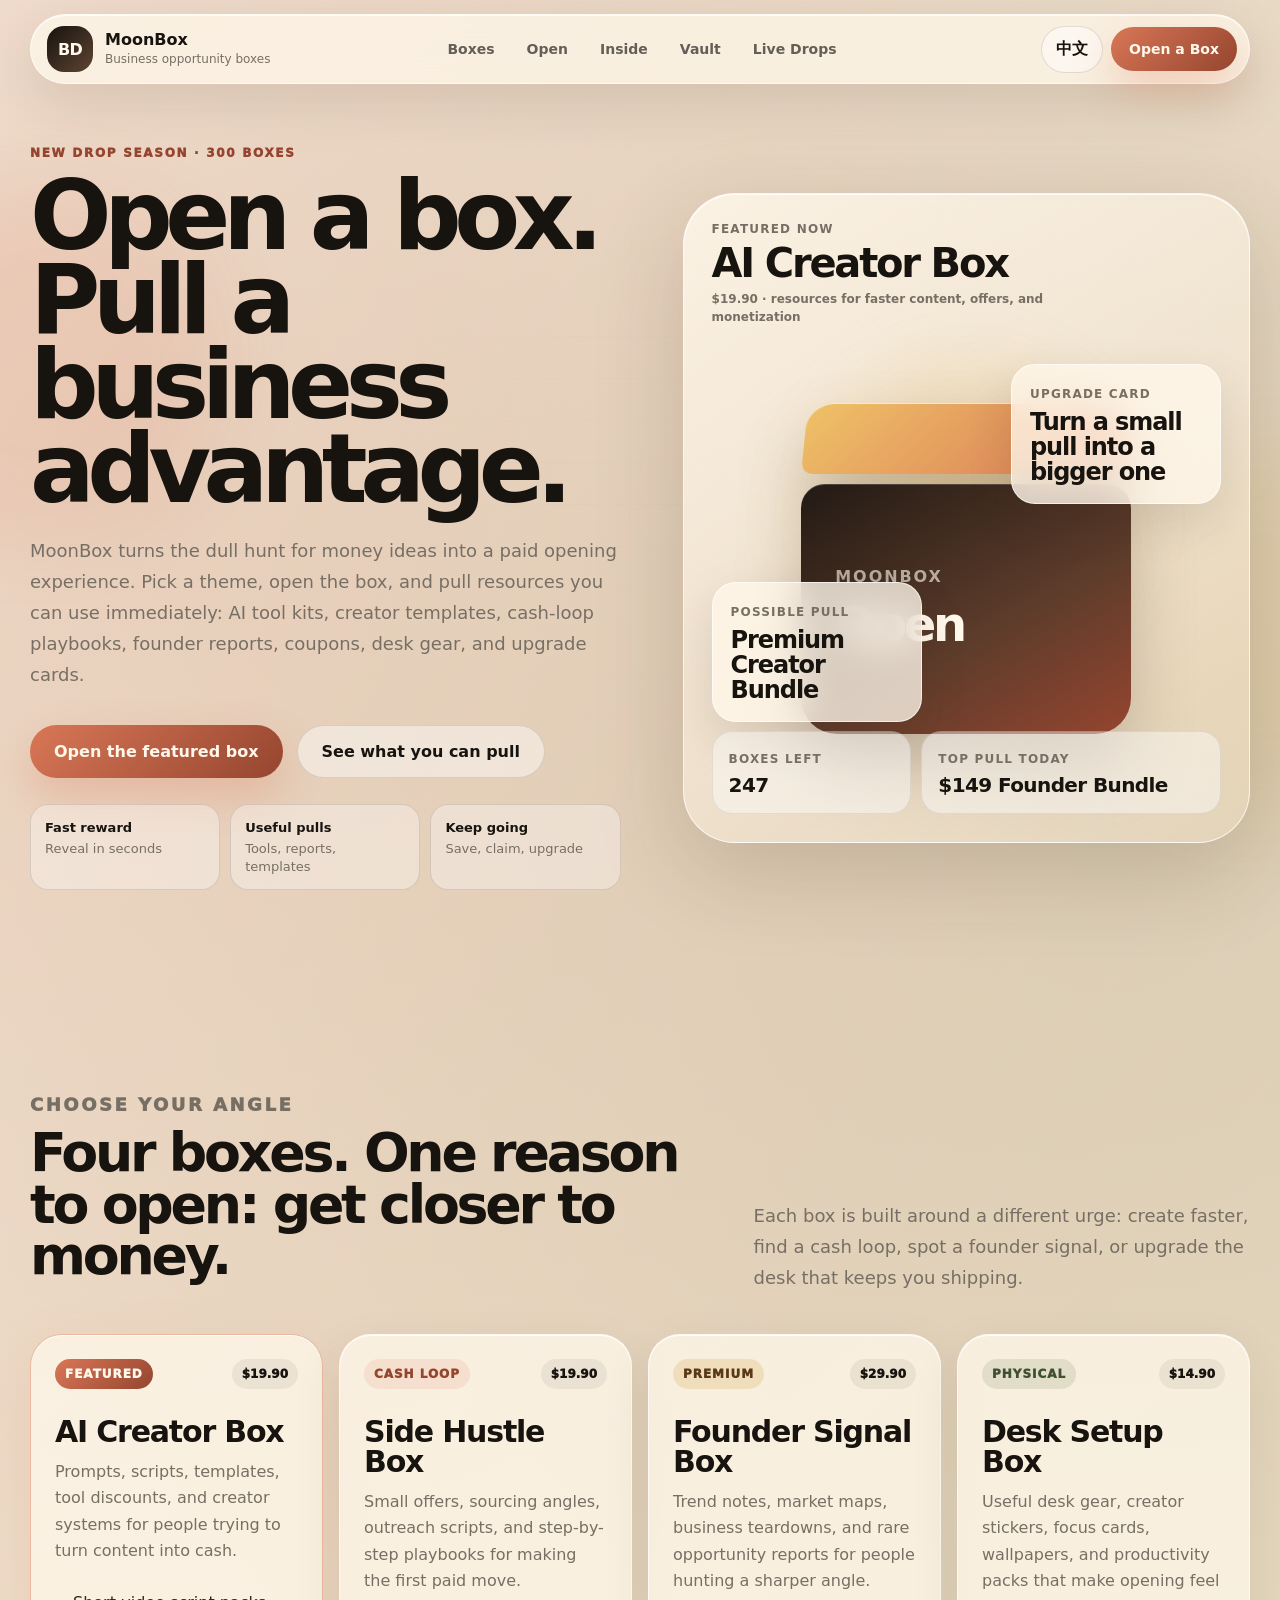
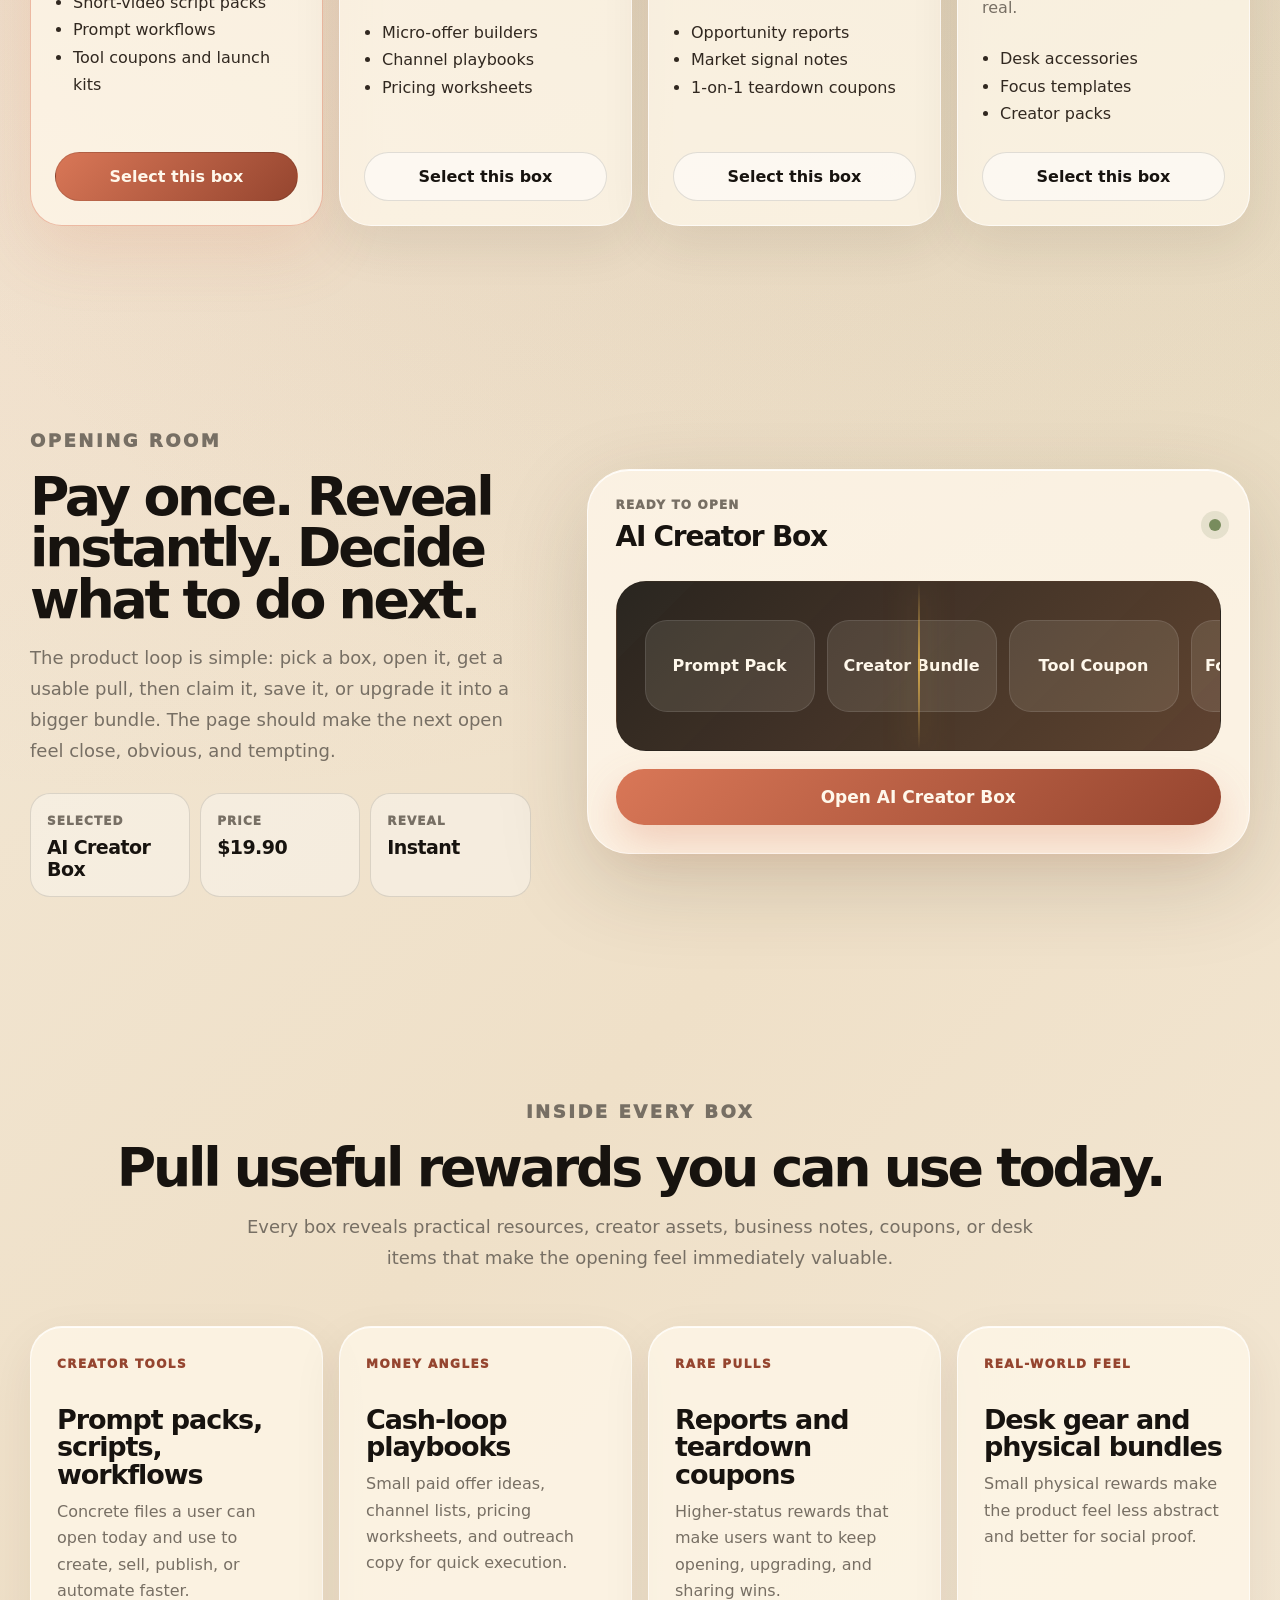
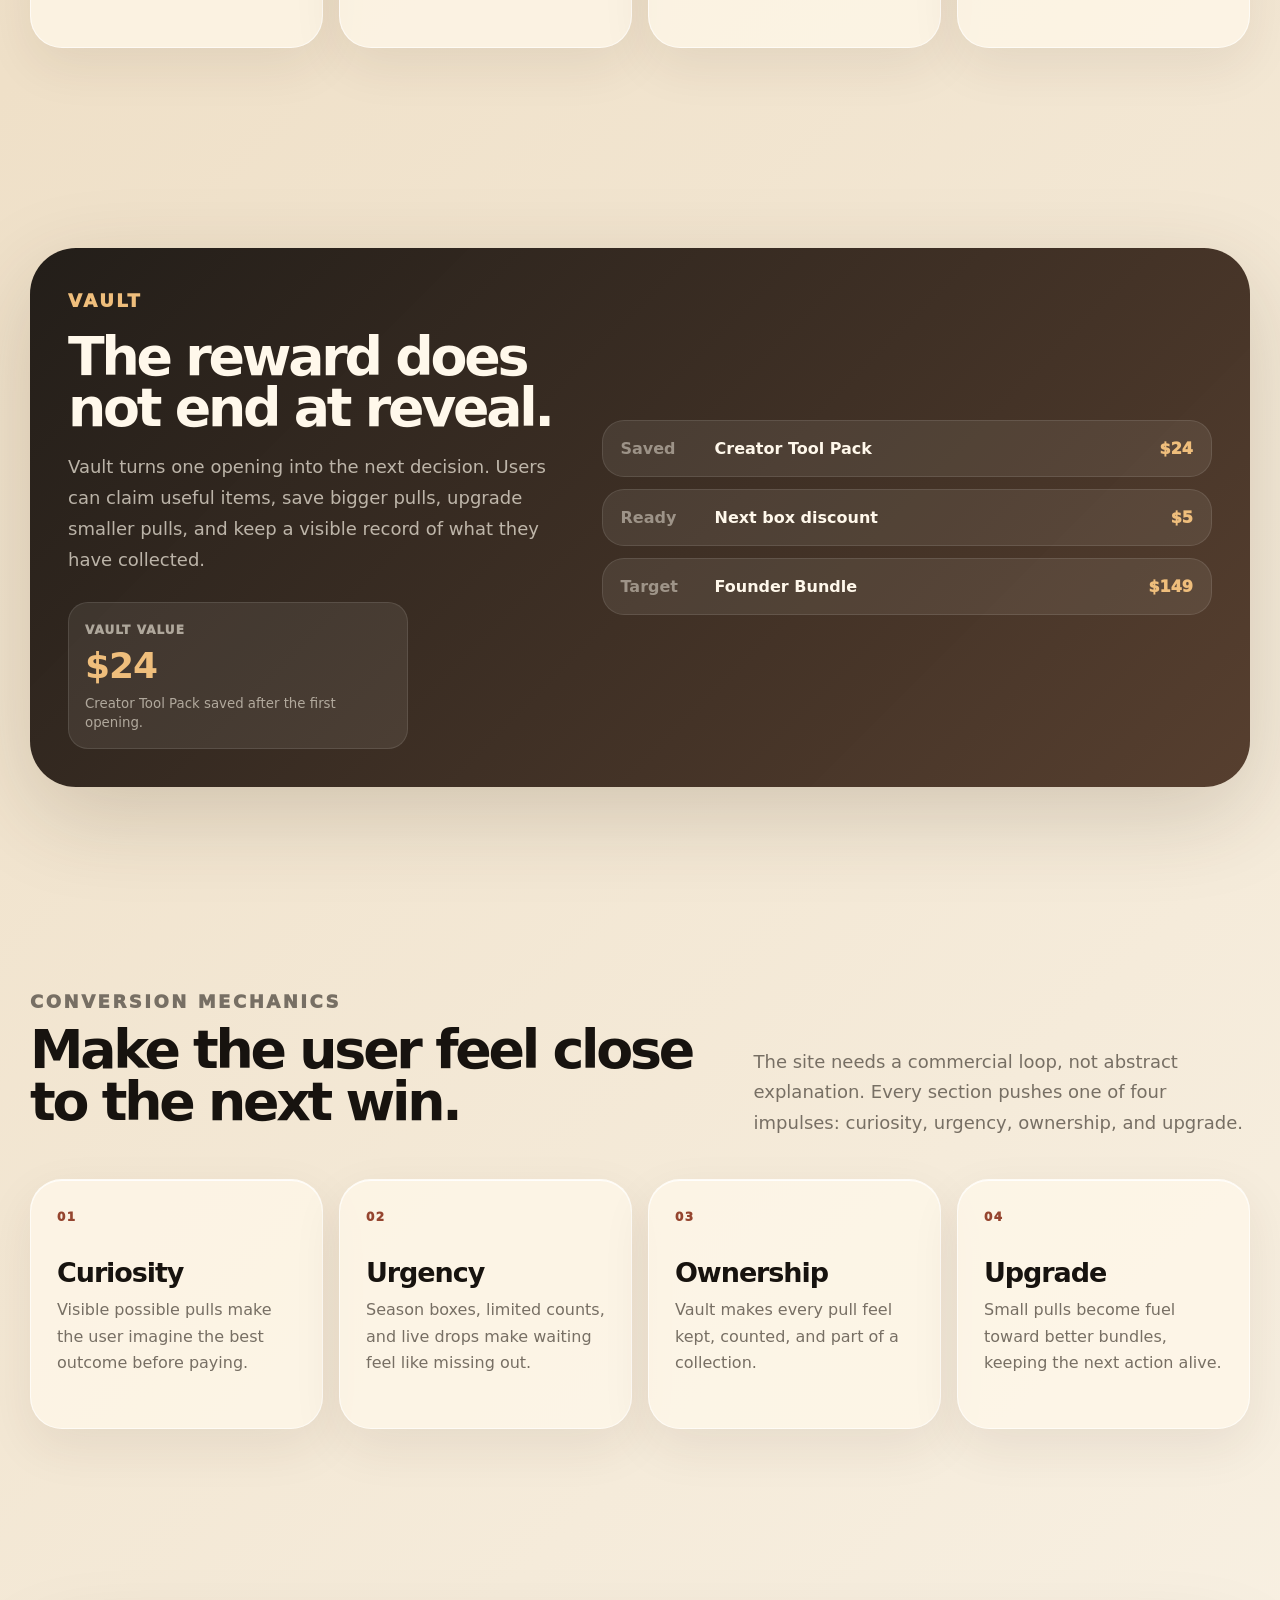
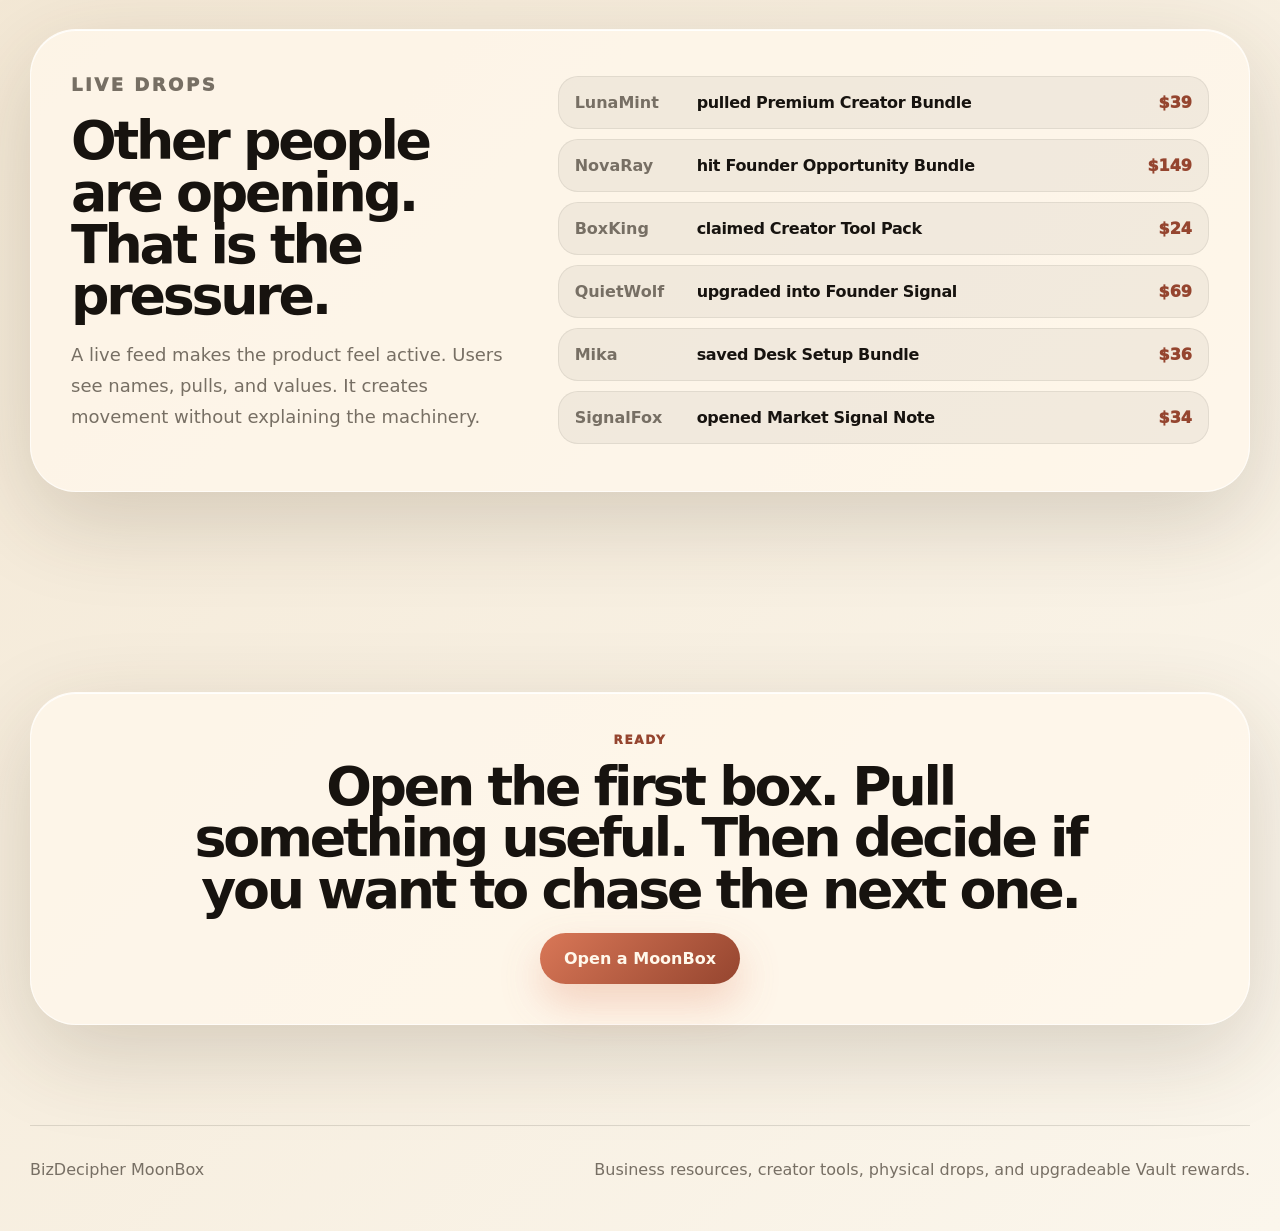
==== commit 5cec3aef: "Add bilingual MoonBox site toggle" ====
--- a/bizdecipher-site/index.html
+++ b/bizdecipher-site/index.html
@@ -27,7 +27,10 @@
       <a href="#vault">Vault</a>
       <a href="#drops">Live Drops</a>
     </nav>
-    <a class="header-cta" href="#open">Open a Box</a>
+    <div class="header-actions">
+      <button class="language-toggle" id="languageToggle" type="button" aria-label="Switch site language">中文</button>
+      <a class="header-cta" href="#open">Open a Box</a>
+    </div>
   </header>
 
   <main id="top">
@@ -202,9 +205,9 @@
 
     <section class="section-shell inside-section" id="inside">
       <div class="section-heading">
-        <p class="eyebrow">What users actually understand</p>
-        <h2>Show the prizes. Not the internal rules.</h2>
-        <p>Users should see what they might get and why it feels useful. The rule layer stays behind details and support pages.</p>
+        <p class="eyebrow">Inside every box</p>
+        <h2>Pull useful rewards you can use today.</h2>
+        <p>Every box reveals practical resources, creator assets, business notes, coupons, or desk items that make the opening feel immediately valuable.</p>
       </div>
       <div class="inside-grid">
         <article>
--- a/bizdecipher-site/css/styles.css
+++ b/bizdecipher-site/css/styles.css
@@ -102,7 +102,25 @@
   transition: background .22s var(--ease), color .22s var(--ease), transform .22s var(--ease);
 }
 .nav-links a:hover { color: var(--ink); background: rgba(23,19,15,.06); transform: translateY(-1px); }
-.header-cta { justify-self: end; }
+.header-actions {
+  justify-self: end;
+  display: inline-flex;
+  align-items: center;
+  gap: 8px;
+}
+.language-toggle {
+  min-width: 62px;
+  padding: 12px 14px;
+  border: 1px solid var(--line);
+  border-radius: 999px;
+  color: var(--ink);
+  background: rgba(255,255,255,.48);
+  cursor: pointer;
+  font-weight: 950;
+  transition: transform .25s var(--ease), background .25s var(--ease), border-color .25s var(--ease);
+}
+.language-toggle:hover { transform: translateY(-2px); background: rgba(255,255,255,.72); border-color: rgba(217,119,87,.34); }
+.language-toggle:active { transform: scale(.98); }
 
 .header-cta, .primary-btn, .secondary-btn, .select-box-btn, .open-btn, .result-actions button {
   border: 0;
@@ -126,6 +144,7 @@
 .header-cta:hover, .primary-btn:hover, .secondary-btn:hover, .select-box-btn:hover, .open-btn:hover, .result-actions button:hover { transform: translateY(-2px); }
 .header-cta:active, .primary-btn:active, .secondary-btn:active, .select-box-btn:active, .open-btn:active, .result-actions button:active { transform: scale(.98); }
 button:focus-visible, a:focus-visible { outline: 3px solid rgba(217,119,87,.34); outline-offset: 3px; }
+.language-toggle:focus-visible { outline: 3px solid rgba(217,119,87,.34); outline-offset: 3px; }
 
 .section-shell {
   position: relative;
@@ -532,7 +551,8 @@
   .section-shell { width: min(100% - 24px, 1220px); padding: 72px 0; }
   .site-header { width: calc(100% - 20px); top: 10px; }
   .brand-copy small { display: none; }
-  .header-cta { padding: 12px 14px; }
+  .header-actions { gap: 6px; }
+  .language-toggle, .header-cta { padding: 12px 14px; }
   h1 { font-size: 52px; }
   h2 { font-size: 38px; }
   .hero { gap: 34px; padding-top: 40px; }
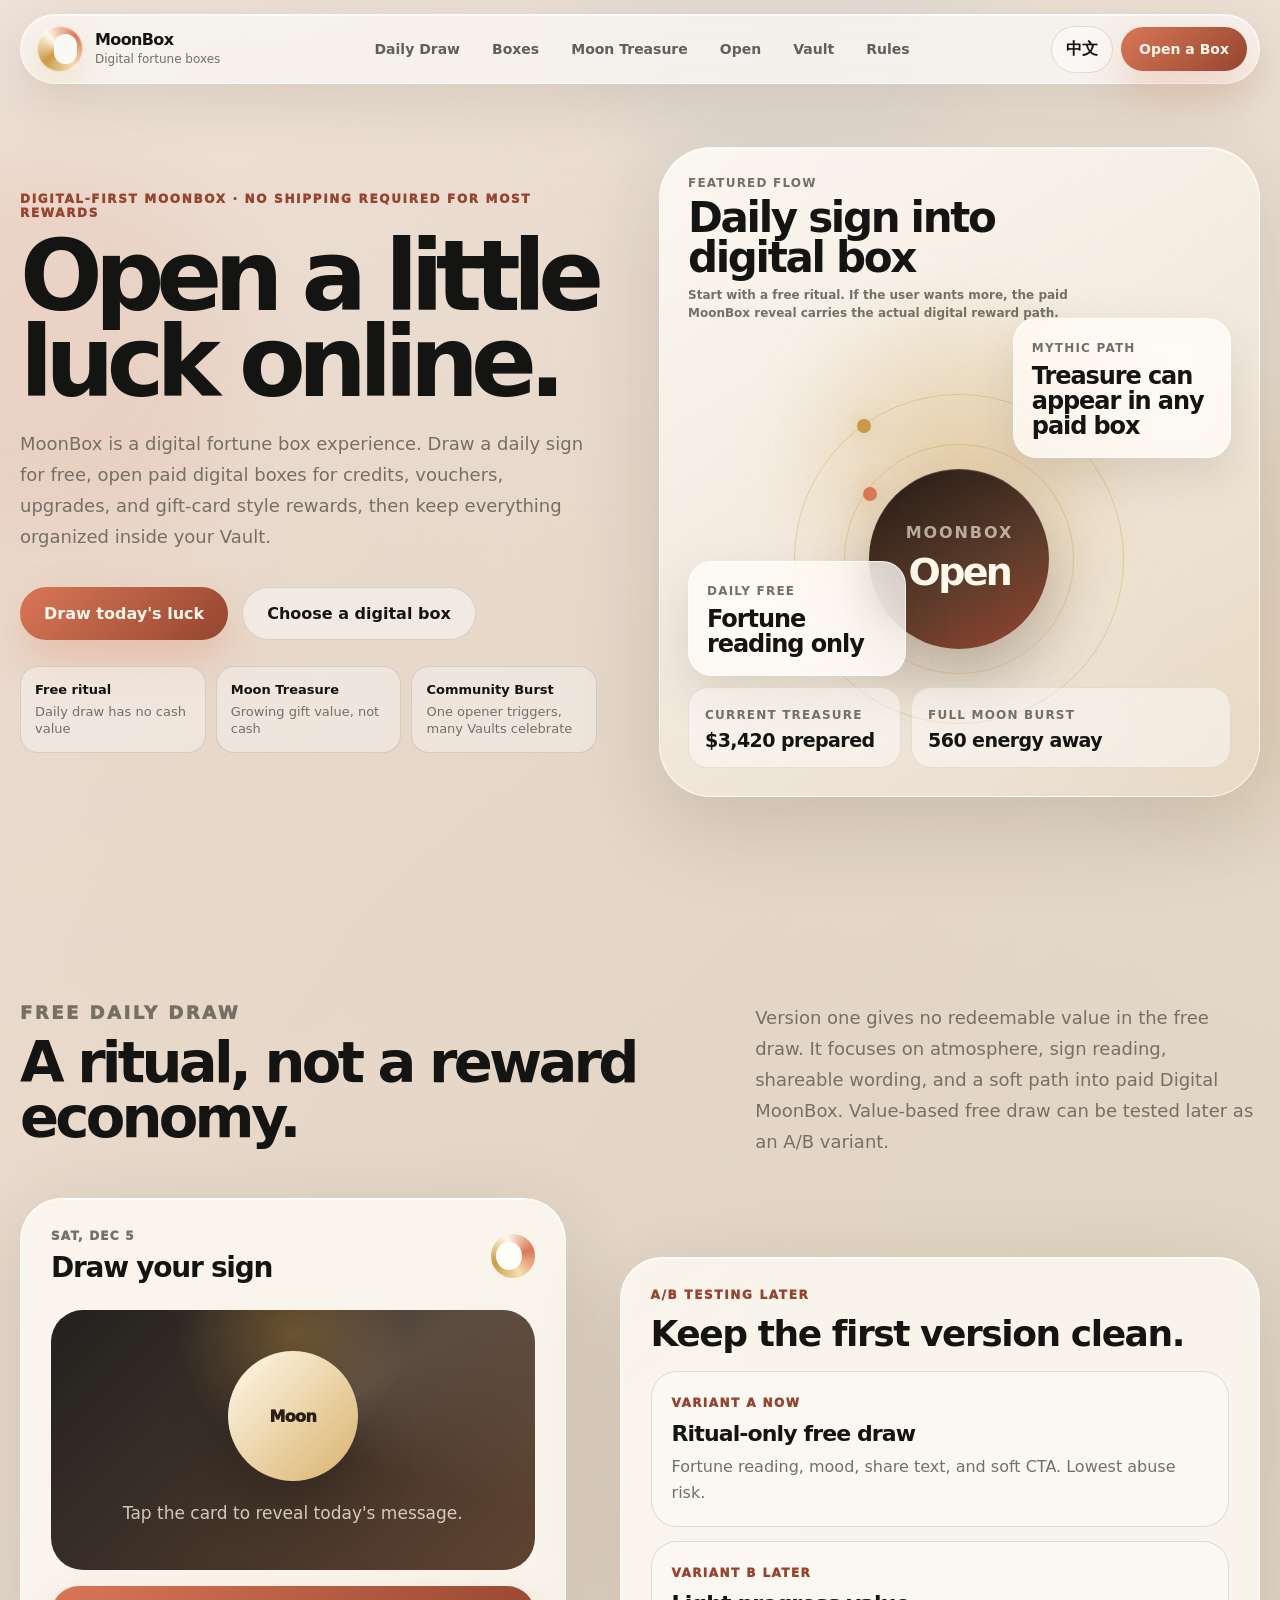
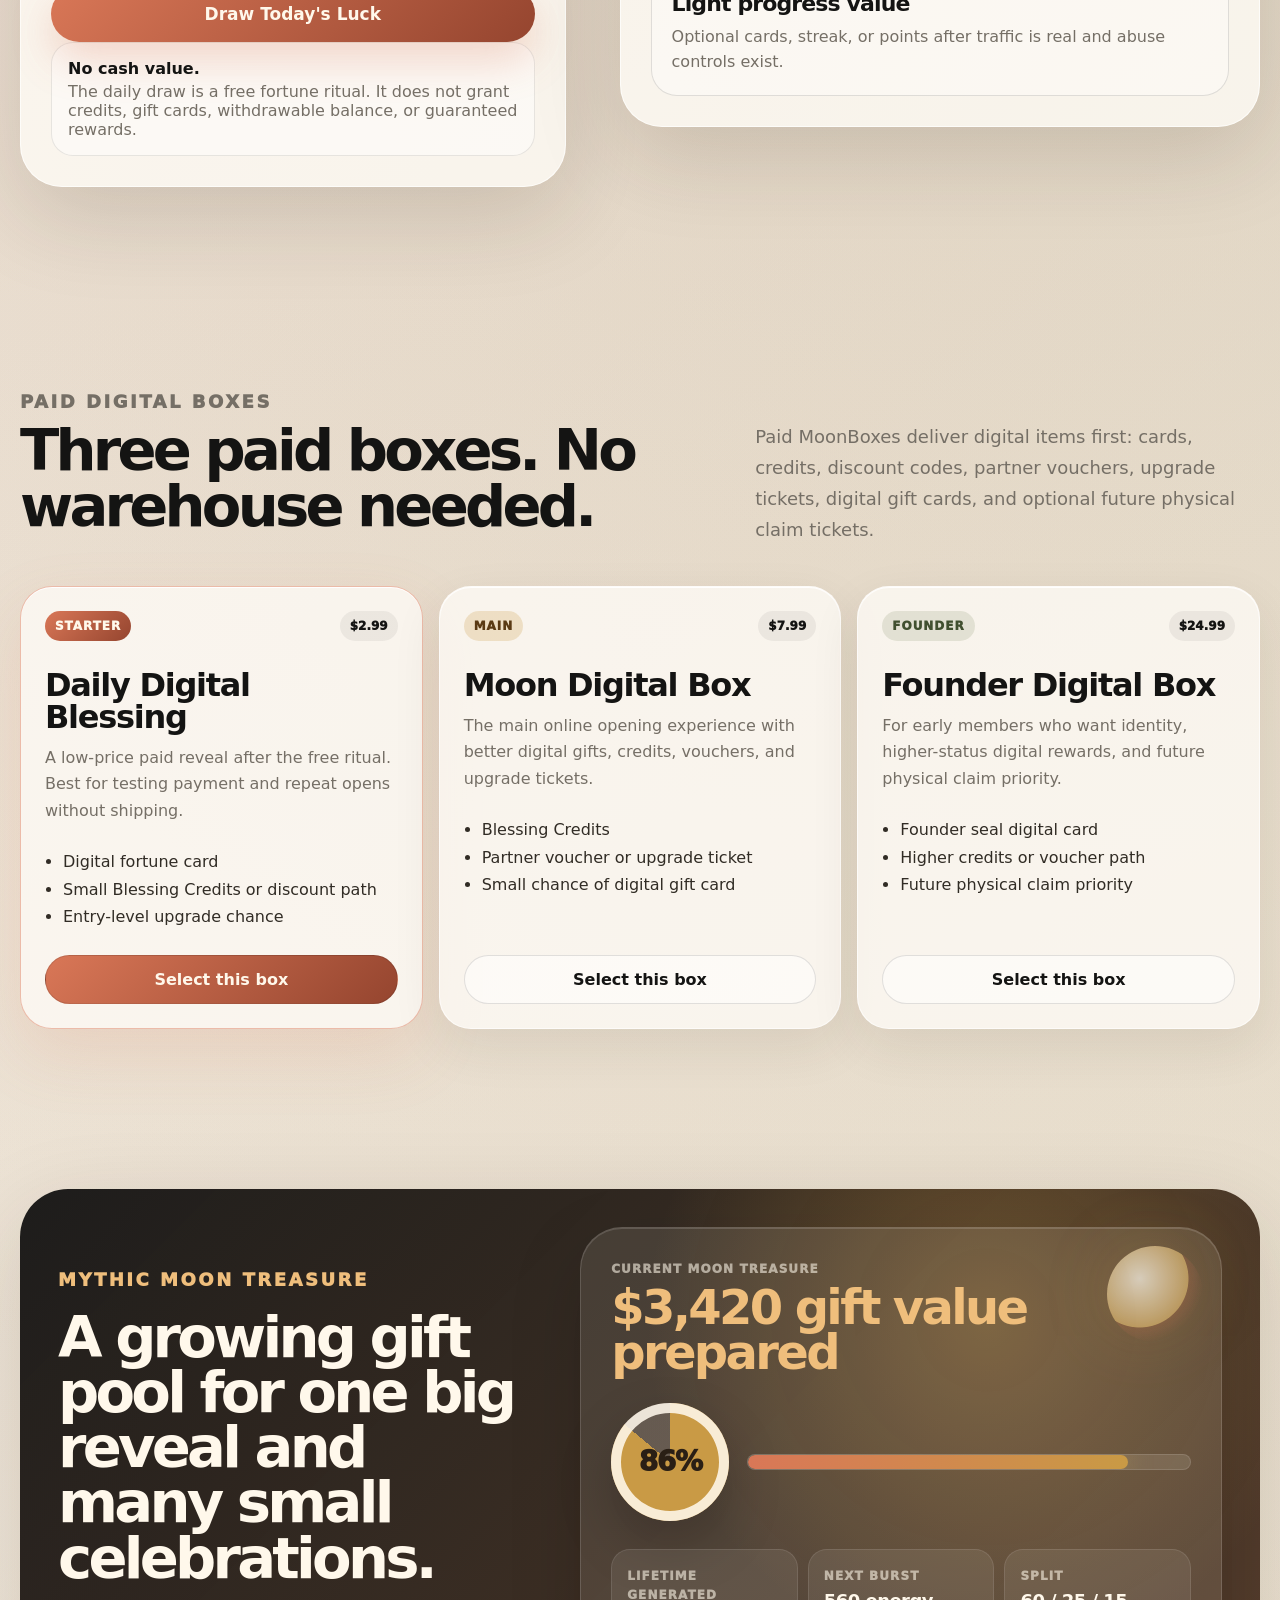
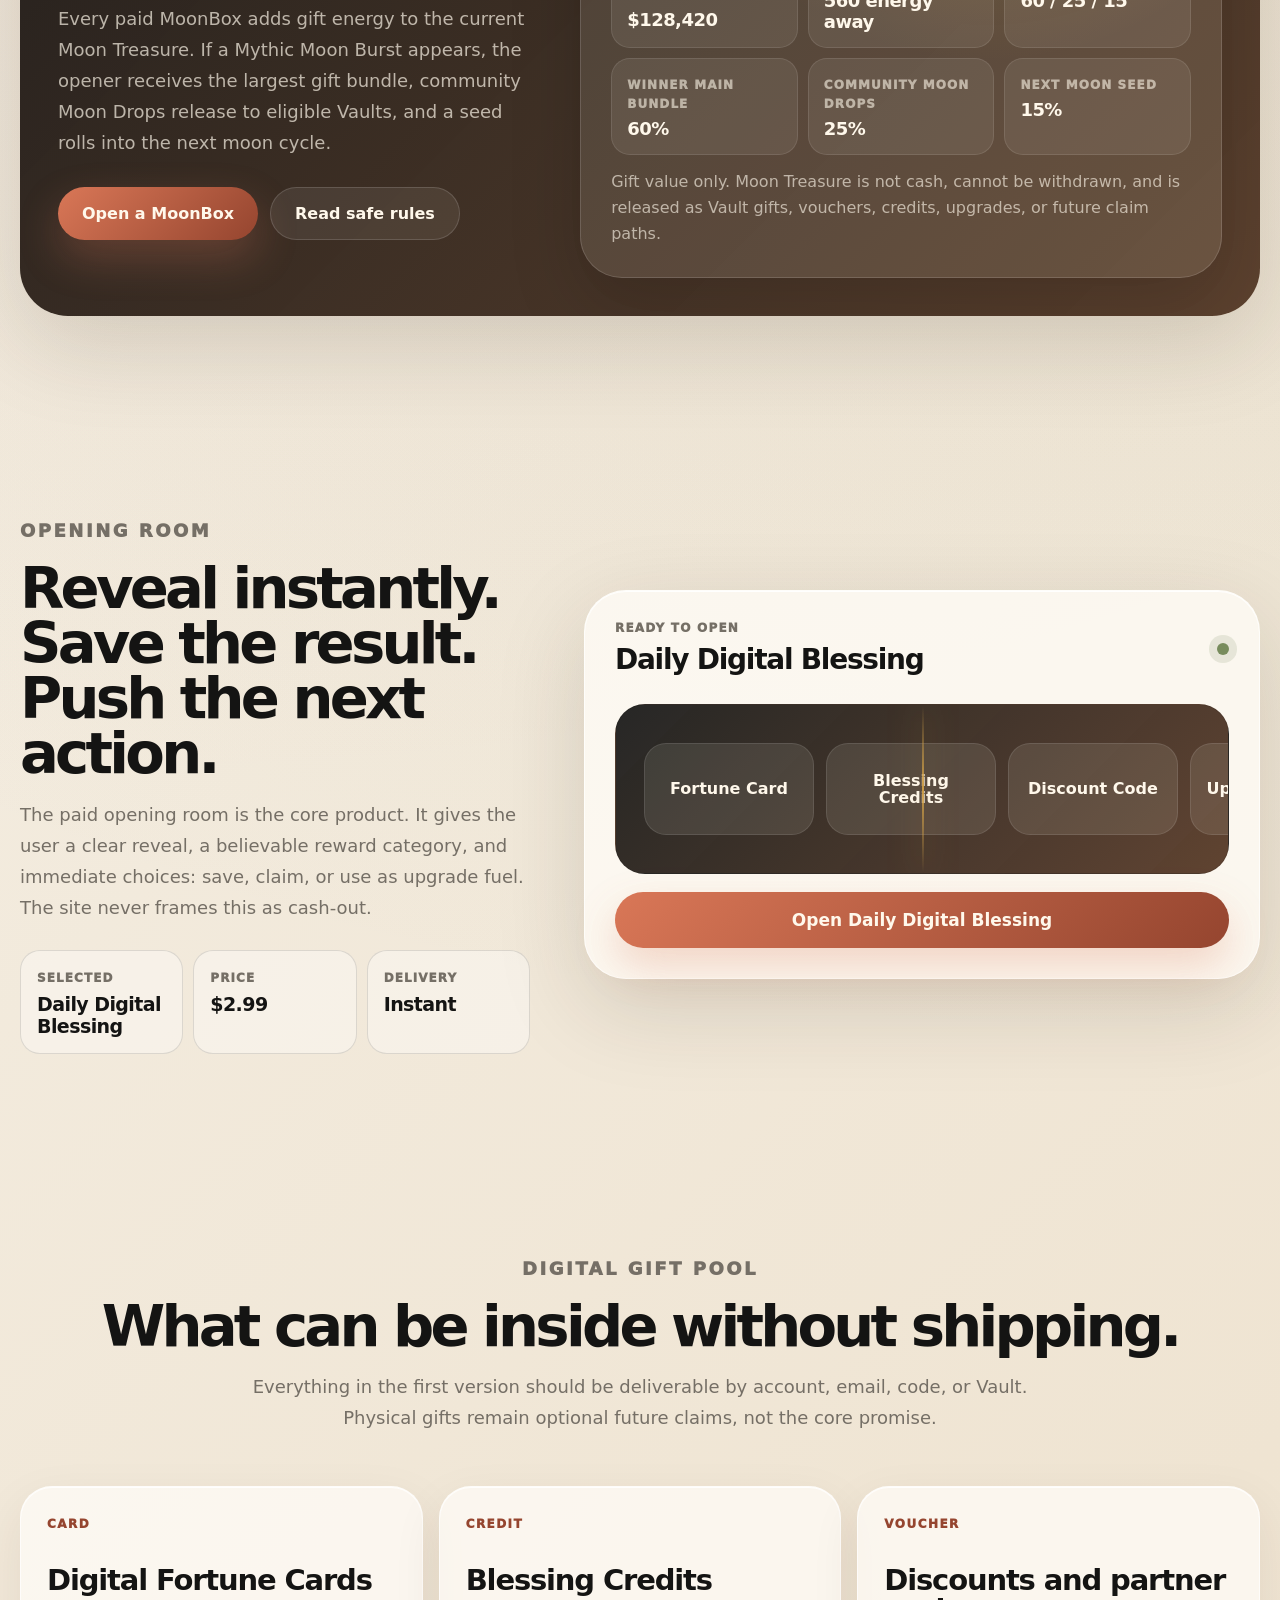
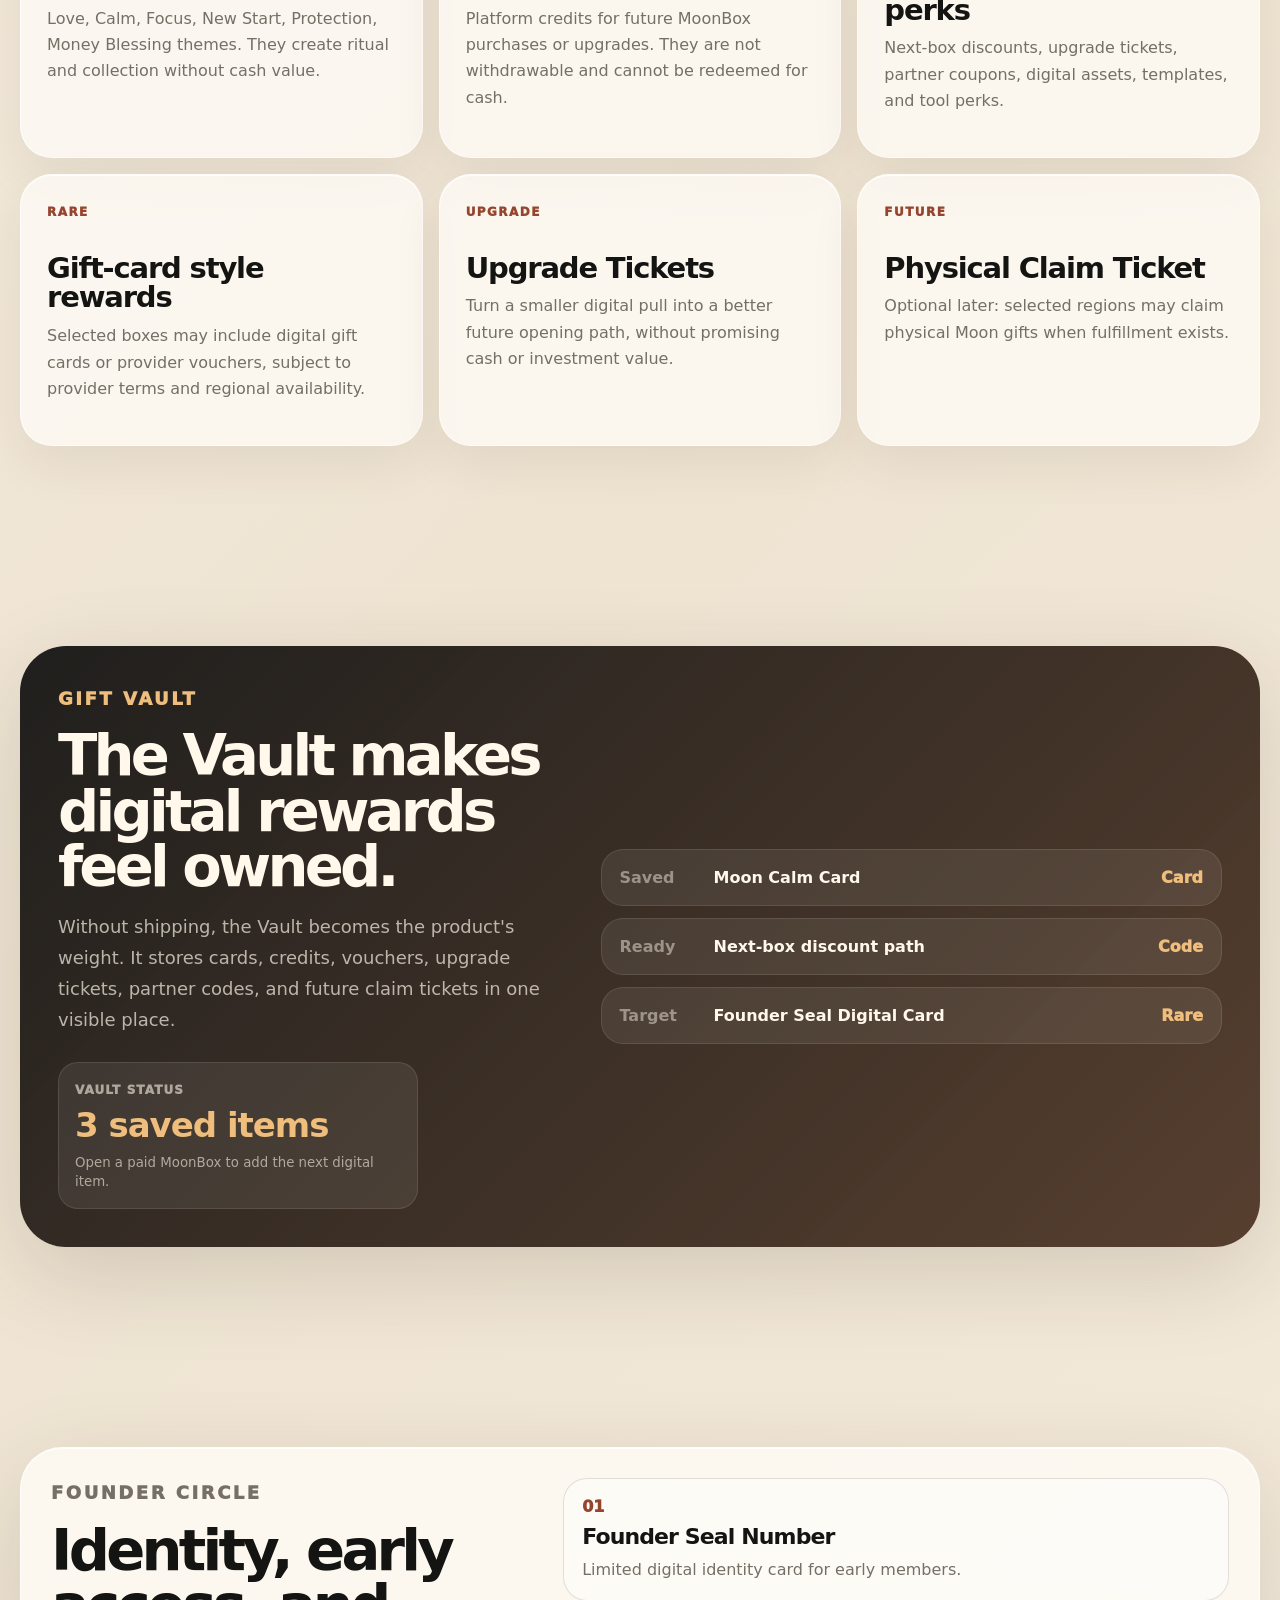
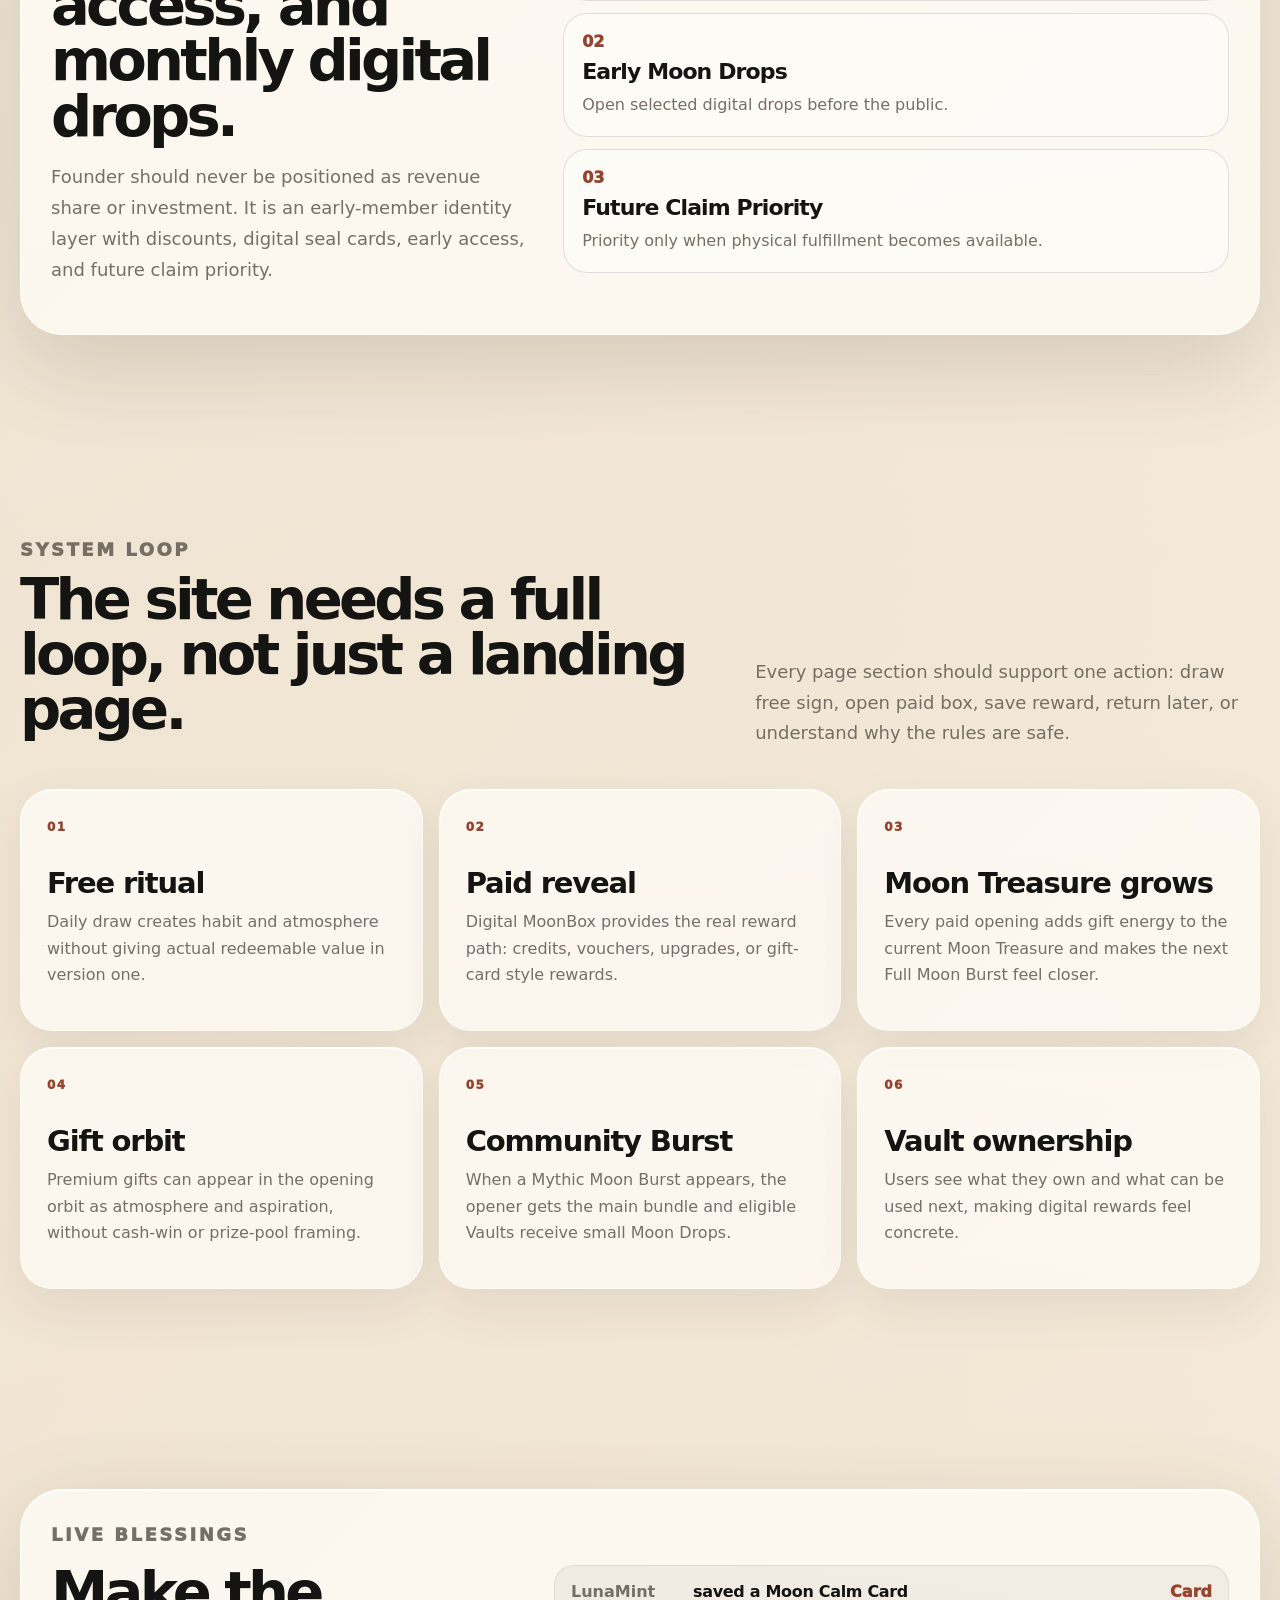
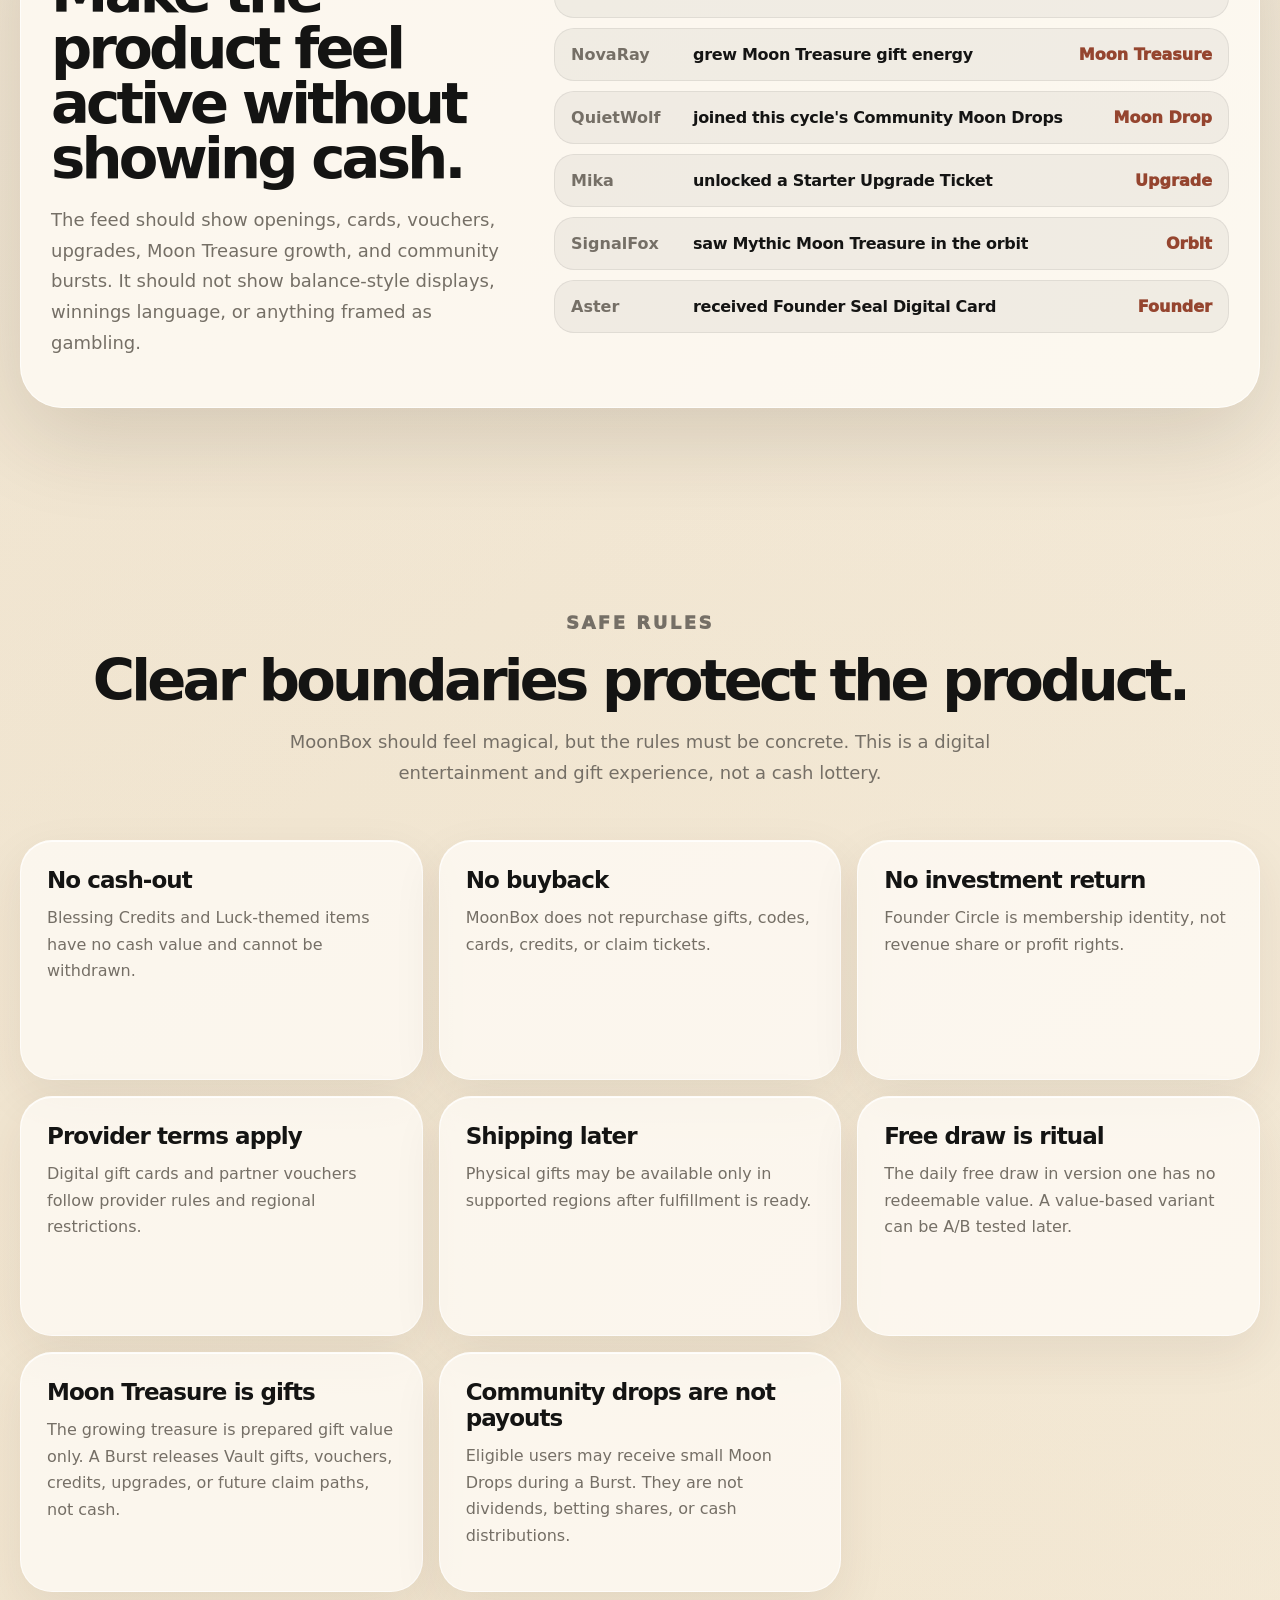
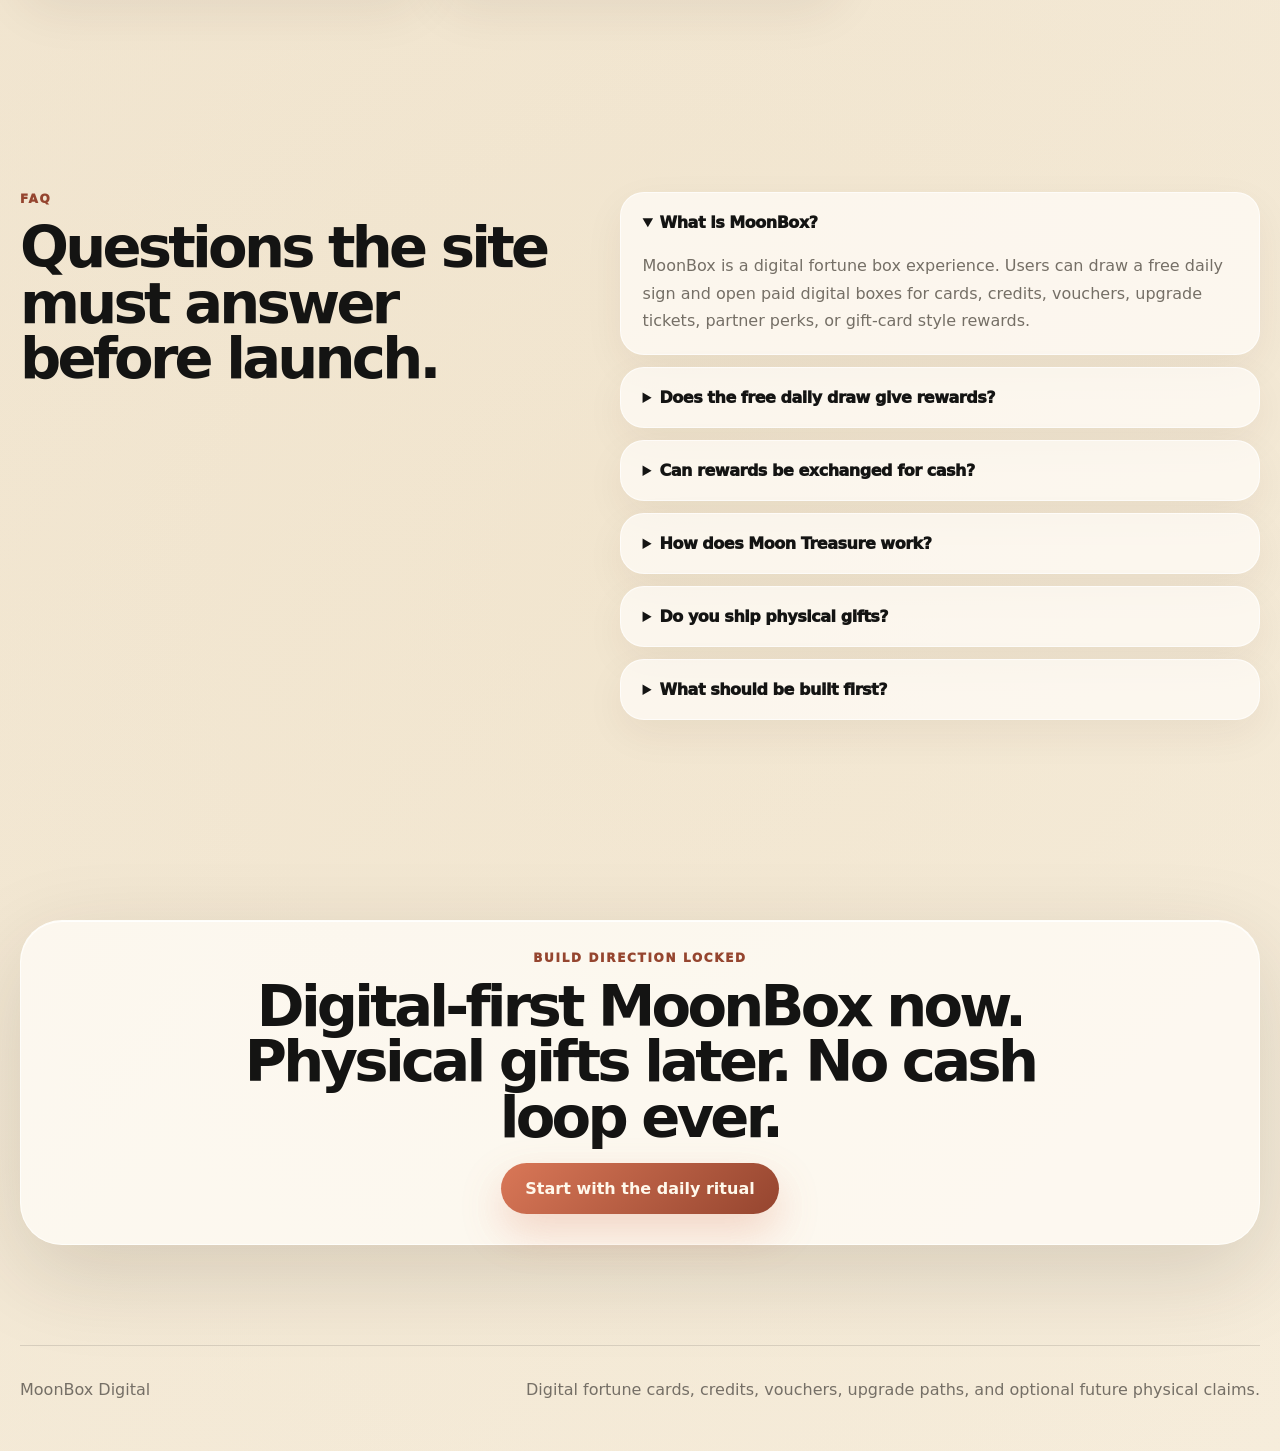
==== commit 9181f0ed: "Add Moon Treasure prototype mechanics" ====
--- a/bizdecipher-site/index.html
+++ b/bizdecipher-site/index.html
@@ -3,150 +3,219 @@
 <head>
   <meta charset="utf-8" />
   <meta name="viewport" content="width=device-width, initial-scale=1" />
-  <title>BizDecipher MoonBox | Open Business Opportunity Boxes</title>
-  <meta name="description" content="Open BizDecipher MoonBox for AI creator kits, cash-loop playbooks, founder reports, tool coupons, desk drops, and upgradeable Vault rewards." />
+  <title>MoonBox | Digital Fortune Boxes</title>
+  <meta name="description" content="Open a digital MoonBox for a fortune card, credits, vouchers, gift upgrades, and a Vault-based online opening experience. No cash-out, no buyback, no investment returns." />
+  <link rel="icon" href="data:image/svg+xml,%3Csvg xmlns='http://www.w3.org/2000/svg' viewBox='0 0 64 64'%3E%3Crect width='64' height='64' rx='18' fill='%23141413'/%3E%3Ccircle cx='36' cy='30' r='18' fill='%23c99a45'/%3E%3Ccircle cx='42' cy='26' r='18' fill='%23141413'/%3E%3C/svg%3E" />
   <link rel="stylesheet" href="./css/styles.css" />
 </head>
 <body>
   <div class="grain" aria-hidden="true"></div>
   <div class="ambient ambient-a" aria-hidden="true"></div>
   <div class="ambient ambient-b" aria-hidden="true"></div>
+  <div class="ambient ambient-c" aria-hidden="true"></div>
 
   <header class="site-header">
-    <a class="brand" href="#top" aria-label="BizDecipher MoonBox home">
-      <span class="brand-mark">BD</span>
+    <a class="brand" href="#top" aria-label="MoonBox home">
+      <span class="brand-mark" aria-hidden="true"><span></span></span>
       <span class="brand-copy">
         <strong>MoonBox</strong>
-        <small>Business opportunity boxes</small>
+        <small>Digital fortune boxes</small>
       </span>
     </a>
     <nav class="nav-links" aria-label="Primary navigation">
+      <a href="#daily">Daily Draw</a>
       <a href="#boxes">Boxes</a>
+      <a href="#treasure">Moon Treasure</a>
       <a href="#open">Open</a>
-      <a href="#inside">Inside</a>
       <a href="#vault">Vault</a>
-      <a href="#drops">Live Drops</a>
+      <a href="#rules">Rules</a>
     </nav>
     <div class="header-actions">
-      <button class="language-toggle" id="languageToggle" type="button" aria-label="Switch site language">中文</button>
+      <button class="language-toggle" id="languageToggle" type="button" aria-label="Switch language">中文</button>
       <a class="header-cta" href="#open">Open a Box</a>
     </div>
   </header>
 
   <main id="top">
     <section class="hero section-shell">
-      <div class="hero-copy">
-        <p class="eyebrow">New drop season · 300 boxes</p>
-        <h1>Open a box. Pull a business advantage.</h1>
-        <p class="hero-lead">MoonBox turns the dull hunt for money ideas into a paid opening experience. Pick a theme, open the box, and pull resources you can use immediately: AI tool kits, creator templates, cash-loop playbooks, founder reports, coupons, desk gear, and upgrade cards.</p>
+      <div class="hero-copy reveal-in">
+        <p class="eyebrow">Digital-first MoonBox · no shipping required for most rewards</p>
+        <h1>Open a little luck online.</h1>
+        <p class="hero-lead">MoonBox is a digital fortune box experience. Draw a daily sign for free, open paid digital boxes for credits, vouchers, upgrades, and gift-card style rewards, then keep everything organized inside your Vault.</p>
         <div class="hero-actions">
-          <a class="primary-btn" href="#open">Open the featured box</a>
-          <a class="secondary-btn" href="#inside">See what you can pull</a>
+          <a class="primary-btn" href="#daily">Draw today's luck</a>
+          <a class="secondary-btn" href="#boxes">Choose a digital box</a>
         </div>
         <div class="signal-strip" aria-label="Product signals">
-          <span><strong>Fast reward</strong> Reveal in seconds</span>
-          <span><strong>Useful pulls</strong> Tools, reports, templates</span>
-          <span><strong>Keep going</strong> Save, claim, upgrade</span>
-        </div>
-      </div>
-
-      <div class="hero-machine" aria-label="Featured MoonBox machine">
+          <span><strong>Free ritual</strong> Daily draw has no cash value</span>
+          <span><strong>Moon Treasure</strong> Growing gift value, not cash</span>
+          <span><strong>Community Burst</strong> One opener triggers, many Vaults celebrate</span>
+        </div>
+      </div>
+
+      <div class="hero-machine reveal-in" aria-label="MoonBox opening machine">
         <div class="machine-top">
-          <span>Featured now</span>
-          <strong>AI Creator Box</strong>
-          <small>$19.90 · resources for faster content, offers, and monetization</small>
-        </div>
-        <div class="box-visual" aria-hidden="true">
-          <div class="box-lid"></div>
-          <div class="box-body">
-            <span>MoonBox</span>
-            <strong>Open</strong>
-          </div>
+          <span>Featured flow</span>
+          <strong>Daily sign into digital box</strong>
+          <small>Start with a free ritual. If the user wants more, the paid MoonBox reveal carries the actual digital reward path.</small>
+        </div>
+        <div class="orbital-stage" aria-hidden="true">
+          <div class="orbit orbit-one"></div>
+          <div class="orbit orbit-two"></div>
+          <div class="moon-core"><span>MoonBox</span><strong>Open</strong></div>
         </div>
         <div class="floating-ticket ticket-left">
-          <span>Possible pull</span>
-          <strong>Premium Creator Bundle</strong>
+          <span>Daily free</span>
+          <strong>Fortune reading only</strong>
         </div>
         <div class="floating-ticket ticket-right">
-          <span>Upgrade card</span>
-          <strong>Turn a small pull into a bigger one</strong>
+          <span>Mythic path</span>
+          <strong>Treasure can appear in any paid box</strong>
         </div>
         <div class="machine-footer">
-          <div><span>Boxes left</span><strong id="boxesLeft">247</strong></div>
-          <div><span>Top pull today</span><strong>$149 Founder Bundle</strong></div>
-        </div>
-      </div>
-    </section>
-
-    <section class="section-shell market-section" id="boxes">
+          <div><span>Current treasure</span><strong id="heroCurrentTreasure">$3,420 prepared</strong></div>
+          <div><span>Full Moon Burst</span><strong id="heroBurstDistance">216 energy away</strong></div>
+        </div>
+      </div>
+    </section>
+
+    <section class="section-shell daily-section" id="daily">
       <div class="section-heading split-heading">
         <div>
-          <p class="eyebrow">Choose your angle</p>
-          <h2>Four boxes. One reason to open: get closer to money.</h2>
-        </div>
-        <p>Each box is built around a different urge: create faster, find a cash loop, spot a founder signal, or upgrade the desk that keeps you shipping.</p>
-      </div>
-
-      <div class="box-grid" aria-label="MoonBox marketplace">
-        <article class="box-card selected" data-box-card="creator">
+          <p class="eyebrow">Free daily draw</p>
+          <h2>A ritual, not a reward economy.</h2>
+        </div>
+        <p>Version one gives no redeemable value in the free draw. It focuses on atmosphere, sign reading, shareable wording, and a soft path into paid Digital MoonBox. Value-based free draw can be tested later as an A/B variant.</p>
+      </div>
+
+      <div class="daily-layout">
+        <div class="daily-card" aria-live="polite">
+          <div class="daily-card-top">
+            <div>
+              <span id="dailyDate">Today</span>
+              <strong id="dailyTitle">Draw your sign</strong>
+            </div>
+            <div class="daily-moon" aria-hidden="true"></div>
+          </div>
+          <div class="sign-window" id="signWindow">
+            <div class="sign-symbol" id="signSymbol">Moon</div>
+            <p id="signText">Tap the card to reveal today's message.</p>
+          </div>
+          <button class="open-btn" id="dailyDrawButton" type="button">Draw Today's Luck</button>
+          <div class="daily-note">
+            <strong>No cash value.</strong>
+            <span>The daily draw is a free fortune ritual. It does not grant credits, gift cards, withdrawable balance, or guaranteed rewards.</span>
+          </div>
+        </div>
+
+        <div class="ab-panel">
+          <p class="eyebrow">A/B testing later</p>
+          <h3>Keep the first version clean.</h3>
+          <div class="ab-grid">
+            <article>
+              <span>Variant A now</span>
+              <strong>Ritual-only free draw</strong>
+              <p>Fortune reading, mood, share text, and soft CTA. Lowest abuse risk.</p>
+            </article>
+            <article>
+              <span>Variant B later</span>
+              <strong>Light progress value</strong>
+              <p>Optional cards, streak, or points after traffic is real and abuse controls exist.</p>
+            </article>
+          </div>
+        </div>
+      </div>
+    </section>
+
+    <section class="section-shell boxes-section" id="boxes">
+      <div class="section-heading split-heading">
+        <div>
+          <p class="eyebrow">Paid digital boxes</p>
+          <h2>Three paid boxes. No warehouse needed.</h2>
+        </div>
+        <p>Paid MoonBoxes deliver digital items first: cards, credits, discount codes, partner vouchers, upgrade tickets, digital gift cards, and optional future physical claim tickets.</p>
+      </div>
+
+      <div class="box-grid" aria-label="Digital MoonBox offers">
+        <article class="box-card selected" data-box-card="starter">
           <div class="box-card-top">
-            <span class="tag hot">Featured</span>
-            <span class="price">$19.90</span>
-          </div>
-          <h3>AI Creator Box</h3>
-          <p>Prompts, scripts, templates, tool discounts, and creator systems for people trying to turn content into cash.</p>
+            <span class="tag hot">Starter</span>
+            <span class="price">$2.99</span>
+          </div>
+          <h3>Daily Digital Blessing</h3>
+          <p>A low-price paid reveal after the free ritual. Best for testing payment and repeat opens without shipping.</p>
           <ul>
-            <li>Short-video script packs</li>
-            <li>Prompt workflows</li>
-            <li>Tool coupons and launch kits</li>
+            <li>Digital fortune card</li>
+            <li>Small Blessing Credits or discount path</li>
+            <li>Entry-level upgrade chance</li>
           </ul>
-          <button class="select-box-btn" type="button" data-select-box="creator">Select this box</button>
+          <button class="select-box-btn" type="button" data-select-box="starter">Select this box</button>
         </article>
 
-        <article class="box-card" data-box-card="hustle">
+        <article class="box-card" data-box-card="moon">
           <div class="box-card-top">
-            <span class="tag">Cash loop</span>
-            <span class="price">$19.90</span>
-          </div>
-          <h3>Side Hustle Box</h3>
-          <p>Small offers, sourcing angles, outreach scripts, and step-by-step playbooks for making the first paid move.</p>
+            <span class="tag premium">Main</span>
+            <span class="price">$7.99</span>
+          </div>
+          <h3>Moon Digital Box</h3>
+          <p>The main online opening experience with better digital gifts, credits, vouchers, and upgrade tickets.</p>
           <ul>
-            <li>Micro-offer builders</li>
-            <li>Channel playbooks</li>
-            <li>Pricing worksheets</li>
+            <li>Blessing Credits</li>
+            <li>Partner voucher or upgrade ticket</li>
+            <li>Small chance of digital gift card</li>
           </ul>
-          <button class="select-box-btn" type="button" data-select-box="hustle">Select this box</button>
+          <button class="select-box-btn" type="button" data-select-box="moon">Select this box</button>
         </article>
 
         <article class="box-card" data-box-card="founder">
           <div class="box-card-top">
-            <span class="tag premium">Premium</span>
-            <span class="price">$29.90</span>
-          </div>
-          <h3>Founder Signal Box</h3>
-          <p>Trend notes, market maps, business teardowns, and rare opportunity reports for people hunting a sharper angle.</p>
+            <span class="tag founder">Founder</span>
+            <span class="price">$24.99</span>
+          </div>
+          <h3>Founder Digital Box</h3>
+          <p>For early members who want identity, higher-status digital rewards, and future physical claim priority.</p>
           <ul>
-            <li>Opportunity reports</li>
-            <li>Market signal notes</li>
-            <li>1-on-1 teardown coupons</li>
+            <li>Founder seal digital card</li>
+            <li>Higher credits or voucher path</li>
+            <li>Future physical claim priority</li>
           </ul>
           <button class="select-box-btn" type="button" data-select-box="founder">Select this box</button>
         </article>
-
-        <article class="box-card" data-box-card="desk">
-          <div class="box-card-top">
-            <span class="tag physical">Physical</span>
-            <span class="price">$14.90</span>
-          </div>
-          <h3>Desk Setup Box</h3>
-          <p>Useful desk gear, creator stickers, focus cards, wallpapers, and productivity packs that make opening feel real.</p>
-          <ul>
-            <li>Desk accessories</li>
-            <li>Focus templates</li>
-            <li>Creator packs</li>
-          </ul>
-          <button class="select-box-btn" type="button" data-select-box="desk">Select this box</button>
-        </article>
+      </div>
+    </section>
+
+    <section class="section-shell treasure-section" id="treasure">
+      <div class="treasure-panel">
+        <div class="treasure-copy">
+          <p class="eyebrow">Mythic Moon Treasure</p>
+          <h2>A growing gift pool for one big reveal and many small celebrations.</h2>
+          <p>Every paid MoonBox adds gift energy to the current Moon Treasure. If a Mythic Moon Burst appears, the opener receives the largest gift bundle, community Moon Drops release to eligible Vaults, and a seed rolls into the next moon cycle.</p>
+          <div class="treasure-actions">
+            <a class="primary-btn" href="#open">Open a MoonBox</a>
+            <a class="secondary-btn" href="#rules">Read safe rules</a>
+          </div>
+        </div>
+        <div class="treasure-card" aria-live="polite">
+          <div class="treasure-card-top">
+            <span>Current Moon Treasure</span>
+            <strong id="currentTreasureValue">$3,420 gift value prepared</strong>
+          </div>
+          <div class="treasure-meter" aria-label="Full Moon Burst progress">
+            <div class="treasure-orb"><span id="treasurePercent">86%</span></div>
+            <div class="treasure-progress"><span id="treasureProgressBar"></span></div>
+          </div>
+          <div class="treasure-stats">
+            <div><span>Lifetime generated</span><strong id="lifetimeTreasureValue">$128,420</strong></div>
+            <div><span>Next Burst</span><strong id="burstEnergyLeft">216 energy away</strong></div>
+            <div><span>Split</span><strong>60 / 25 / 15</strong></div>
+          </div>
+          <div class="burst-split">
+            <div><span>Winner main bundle</span><strong>60%</strong></div>
+            <div><span>Community Moon Drops</span><strong>25%</strong></div>
+            <div><span>Next Moon Seed</span><strong>15%</strong></div>
+          </div>
+          <p class="treasure-note">Gift value only. Moon Treasure is not cash, cannot be withdrawn, and is released as Vault gifts, vouchers, credits, upgrades, or future claim paths.</p>
+        </div>
       </div>
     </section>
 
@@ -154,12 +223,12 @@
       <div class="open-layout">
         <div class="open-copy">
           <p class="eyebrow">Opening room</p>
-          <h2>Pay once. Reveal instantly. Decide what to do next.</h2>
-          <p>The product loop is simple: pick a box, open it, get a usable pull, then claim it, save it, or upgrade it into a bigger bundle. The page should make the next open feel close, obvious, and tempting.</p>
+          <h2>Reveal instantly. Save the result. Push the next action.</h2>
+          <p>The paid opening room is the core product. It gives the user a clear reveal, a believable reward category, and immediate choices: save, claim, or use as upgrade fuel. The site never frames this as cash-out.</p>
           <div class="mini-stats">
-            <div><span>Selected</span><strong id="selectedName">AI Creator Box</strong></div>
-            <div><span>Price</span><strong id="selectedPrice">$19.90</strong></div>
-            <div><span>Reveal</span><strong>Instant</strong></div>
+            <div><span>Selected</span><strong id="selectedName">Daily Digital Blessing</strong></div>
+            <div><span>Price</span><strong id="selectedPrice">$2.99</strong></div>
+            <div><span>Delivery</span><strong>Instant</strong></div>
           </div>
         </div>
 
@@ -167,131 +236,174 @@
           <div class="opening-header">
             <div>
               <span id="openingStatus">Ready to open</span>
-              <strong id="openingTitle">AI Creator Box</strong>
+              <strong id="openingTitle">Daily Digital Blessing</strong>
             </div>
             <div class="pulse-dot" aria-hidden="true"></div>
           </div>
 
           <div class="case-window" id="caseWindow">
             <div class="reel" id="reelTrack">
-              <span>Prompt Pack</span>
-              <span>Creator Bundle</span>
-              <span>Tool Coupon</span>
-              <span>Founder Report</span>
-              <span>Upgrade Card</span>
-              <span>Desk Gear</span>
+              <span>Fortune Card</span>
+              <span>Blessing Credits</span>
+              <span>Discount Code</span>
+              <span>Upgrade Ticket</span>
+              <span>Partner Voucher</span>
+              <span>Gift Card Path</span>
             </div>
             <div class="case-pointer" aria-hidden="true"></div>
           </div>
 
-          <button class="open-btn" id="openButton" type="button">Open AI Creator Box</button>
+          <button class="open-btn" id="openButton" type="button">Open Daily Digital Blessing</button>
 
           <div class="result-card hidden" id="resultCard">
             <div class="result-top">
-              <span id="resultTier">Rare pull</span>
-              <strong id="resultValue">$24 value</strong>
-            </div>
-            <h3 id="resultTitle">Creator Tool Pack</h3>
-            <p id="resultDescription">Notion workflow, short-video script pack, and AI tool discount list.</p>
+              <span id="resultTier">Digital pull</span>
+              <strong id="resultMeta">Delivered to Vault</strong>
+            </div>
+            <h3 id="resultTitle">Moon Calm Card</h3>
+            <p id="resultDescription">A digital fortune card and a small next-box discount path.</p>
+            <div class="orbit-result" id="orbitResult">
+              <div><span>Seen in the orbit</span><strong id="orbitSeen">Mythic Moon Treasure · Founder Seal · Moon Upgrade Pass</strong></div>
+              <div><span>Moon Treasure grew</span><strong id="treasureGain">+60 Blessing Energy</strong></div>
+              <div><span>Community eligibility</span><strong id="communityEligibility">Entered this cycle</strong></div>
+            </div>
             <div class="result-actions">
-              <button type="button" data-vault-action="claim">Claim now</button>
               <button type="button" data-vault-action="save">Save to Vault</button>
-              <button type="button" data-vault-action="upgrade">Upgrade pull</button>
-            </div>
-          </div>
-        </div>
-      </div>
-    </section>
-
-    <section class="section-shell inside-section" id="inside">
+              <button type="button" data-vault-action="claim">Claim details</button>
+              <button type="button" data-vault-action="upgrade">Use as upgrade fuel</button>
+            </div>
+          </div>
+        </div>
+      </div>
+    </section>
+
+    <section class="section-shell pool-section" id="pool">
       <div class="section-heading">
-        <p class="eyebrow">Inside every box</p>
-        <h2>Pull useful rewards you can use today.</h2>
-        <p>Every box reveals practical resources, creator assets, business notes, coupons, or desk items that make the opening feel immediately valuable.</p>
+        <p class="eyebrow">Digital gift pool</p>
+        <h2>What can be inside without shipping.</h2>
+        <p>Everything in the first version should be deliverable by account, email, code, or Vault. Physical gifts remain optional future claims, not the core promise.</p>
       </div>
       <div class="inside-grid">
-        <article>
-          <span>Creator tools</span>
-          <h3>Prompt packs, scripts, workflows</h3>
-          <p>Concrete files a user can open today and use to create, sell, publish, or automate faster.</p>
-        </article>
-        <article>
-          <span>Money angles</span>
-          <h3>Cash-loop playbooks</h3>
-          <p>Small paid offer ideas, channel lists, pricing worksheets, and outreach copy for quick execution.</p>
-        </article>
-        <article>
-          <span>Rare pulls</span>
-          <h3>Reports and teardown coupons</h3>
-          <p>Higher-status rewards that make users want to keep opening, upgrading, and sharing wins.</p>
-        </article>
-        <article>
-          <span>Real-world feel</span>
-          <h3>Desk gear and physical bundles</h3>
-          <p>Small physical rewards make the product feel less abstract and better for social proof.</p>
-        </article>
+        <article><span>Card</span><h3>Digital Fortune Cards</h3><p>Love, Calm, Focus, New Start, Protection, Money Blessing themes. They create ritual and collection without cash value.</p></article>
+        <article><span>Credit</span><h3>Blessing Credits</h3><p>Platform credits for future MoonBox purchases or upgrades. They are not withdrawable and cannot be redeemed for cash.</p></article>
+        <article><span>Voucher</span><h3>Discounts and partner perks</h3><p>Next-box discounts, upgrade tickets, partner coupons, digital assets, templates, and tool perks.</p></article>
+        <article><span>Rare</span><h3>Gift-card style rewards</h3><p>Selected boxes may include digital gift cards or provider vouchers, subject to provider terms and regional availability.</p></article>
+        <article><span>Upgrade</span><h3>Upgrade Tickets</h3><p>Turn a smaller digital pull into a better future opening path, without promising cash or investment value.</p></article>
+        <article><span>Future</span><h3>Physical Claim Ticket</h3><p>Optional later: selected regions may claim physical Moon gifts when fulfillment exists.</p></article>
       </div>
     </section>
 
     <section class="section-shell vault-section" id="vault">
       <div class="vault-panel">
         <div class="vault-copy">
-          <p class="eyebrow">Vault</p>
-          <h2>The reward does not end at reveal.</h2>
-          <p>Vault turns one opening into the next decision. Users can claim useful items, save bigger pulls, upgrade smaller pulls, and keep a visible record of what they have collected.</p>
+          <p class="eyebrow">Gift Vault</p>
+          <h2>The Vault makes digital rewards feel owned.</h2>
+          <p>Without shipping, the Vault becomes the product's weight. It stores cards, credits, vouchers, upgrade tickets, partner codes, and future claim tickets in one visible place.</p>
           <div class="vault-balance">
-            <span>Vault value</span>
-            <strong id="vaultValue">$24</strong>
-            <small id="vaultHint">Creator Tool Pack saved after the first opening.</small>
+            <span>Vault status</span>
+            <strong id="vaultValue">3 saved items</strong>
+            <small id="vaultHint">Open a paid MoonBox to add the next digital item.</small>
           </div>
         </div>
         <div class="vault-list" id="vaultList">
-          <div><span>Saved</span><strong>Creator Tool Pack</strong><em>$24</em></div>
-          <div><span>Ready</span><strong>Next box discount</strong><em>$5</em></div>
-          <div><span>Target</span><strong>Founder Bundle</strong><em>$149</em></div>
-        </div>
-      </div>
-    </section>
-
-    <section class="section-shell psychology-section">
+          <div data-label="Saved" data-title="Moon Calm Card"><span>Saved</span><strong>Moon Calm Card</strong><em>Card</em></div>
+          <div data-label="Ready" data-title="Next-box discount path"><span>Ready</span><strong>Next-box discount path</strong><em>Code</em></div>
+          <div data-label="Target" data-title="Founder Seal Digital Card"><span>Target</span><strong>Founder Seal Digital Card</strong><em>Rare</em></div>
+        </div>
+      </div>
+    </section>
+
+    <section class="section-shell founder-section" id="founder">
+      <div class="founder-card">
+        <div>
+          <p class="eyebrow">Founder Circle</p>
+          <h2>Identity, early access, and monthly digital drops.</h2>
+          <p>Founder should never be positioned as revenue share or investment. It is an early-member identity layer with discounts, digital seal cards, early access, and future claim priority.</p>
+        </div>
+        <div class="founder-list">
+          <div><span>01</span><strong>Founder Seal Number</strong><p>Limited digital identity card for early members.</p></div>
+          <div><span>02</span><strong>Early Moon Drops</strong><p>Open selected digital drops before the public.</p></div>
+          <div><span>03</span><strong>Future Claim Priority</strong><p>Priority only when physical fulfillment becomes available.</p></div>
+        </div>
+      </div>
+    </section>
+
+    <section class="section-shell loop-section">
       <div class="section-heading split-heading">
         <div>
-          <p class="eyebrow">Conversion mechanics</p>
-          <h2>Make the user feel close to the next win.</h2>
-        </div>
-        <p>The site needs a commercial loop, not abstract explanation. Every section pushes one of four impulses: curiosity, urgency, ownership, and upgrade.</p>
+          <p class="eyebrow">System loop</p>
+          <h2>The site needs a full loop, not just a landing page.</h2>
+        </div>
+        <p>Every page section should support one action: draw free sign, open paid box, save reward, return later, or understand why the rules are safe.</p>
       </div>
       <div class="loop-grid">
-        <article><span>01</span><h3>Curiosity</h3><p>Visible possible pulls make the user imagine the best outcome before paying.</p></article>
-        <article><span>02</span><h3>Urgency</h3><p>Season boxes, limited counts, and live drops make waiting feel like missing out.</p></article>
-        <article><span>03</span><h3>Ownership</h3><p>Vault makes every pull feel kept, counted, and part of a collection.</p></article>
-        <article><span>04</span><h3>Upgrade</h3><p>Small pulls become fuel toward better bundles, keeping the next action alive.</p></article>
-      </div>
-    </section>
-
-    <section class="section-shell live-section" id="drops">
+        <article><span>01</span><h3>Free ritual</h3><p>Daily draw creates habit and atmosphere without giving actual redeemable value in version one.</p></article>
+        <article><span>02</span><h3>Paid reveal</h3><p>Digital MoonBox provides the real reward path: credits, vouchers, upgrades, or gift-card style rewards.</p></article>
+        <article><span>03</span><h3>Moon Treasure grows</h3><p>Every paid opening adds gift energy to the current Moon Treasure and makes the next Full Moon Burst feel closer.</p></article>
+        <article><span>04</span><h3>Gift orbit</h3><p>Premium gifts can appear in the opening orbit as atmosphere and aspiration, without cash-win or prize-pool framing.</p></article>
+        <article><span>05</span><h3>Community Burst</h3><p>When a Mythic Moon Burst appears, the opener gets the main bundle and eligible Vaults receive small Moon Drops.</p></article>
+        <article><span>06</span><h3>Vault ownership</h3><p>Users see what they own and what can be used next, making digital rewards feel concrete.</p></article>
+      </div>
+    </section>
+
+    <section class="section-shell live-section">
       <div class="live-card">
         <div class="live-copy">
-          <p class="eyebrow">Live drops</p>
-          <h2>Other people are opening. That is the pressure.</h2>
-          <p>A live feed makes the product feel active. Users see names, pulls, and values. It creates movement without explaining the machinery.</p>
+          <p class="eyebrow">Live Blessings</p>
+          <h2>Make the product feel active without showing cash.</h2>
+          <p>The feed should show openings, cards, vouchers, upgrades, Moon Treasure growth, and community bursts. It should not show balance-style displays, winnings language, or anything framed as gambling.</p>
         </div>
         <div class="live-feed" id="liveFeed"></div>
+      </div>
+    </section>
+
+    <section class="section-shell rules-section" id="rules">
+      <div class="section-heading">
+        <p class="eyebrow">Safe rules</p>
+        <h2>Clear boundaries protect the product.</h2>
+        <p>MoonBox should feel magical, but the rules must be concrete. This is a digital entertainment and gift experience, not a cash lottery.</p>
+      </div>
+      <div class="rules-grid">
+        <article><strong>No cash-out</strong><p>Blessing Credits and Luck-themed items have no cash value and cannot be withdrawn.</p></article>
+        <article><strong>No buyback</strong><p>MoonBox does not repurchase gifts, codes, cards, credits, or claim tickets.</p></article>
+        <article><strong>No investment return</strong><p>Founder Circle is membership identity, not revenue share or profit rights.</p></article>
+        <article><strong>Provider terms apply</strong><p>Digital gift cards and partner vouchers follow provider rules and regional restrictions.</p></article>
+        <article><strong>Shipping later</strong><p>Physical gifts may be available only in supported regions after fulfillment is ready.</p></article>
+        <article><strong>Free draw is ritual</strong><p>The daily free draw in version one has no redeemable value. A value-based variant can be A/B tested later.</p></article>
+        <article><strong>Moon Treasure is gifts</strong><p>The growing treasure is prepared gift value only. A Burst releases Vault gifts, vouchers, credits, upgrades, or future claim paths, not cash.</p></article>
+        <article><strong>Community drops are not payouts</strong><p>Eligible users may receive small Moon Drops during a Burst. They are not dividends, betting shares, or cash distributions.</p></article>
+      </div>
+    </section>
+
+    <section class="section-shell faq-section">
+      <div class="faq-layout">
+        <div>
+          <p class="eyebrow">FAQ</p>
+          <h2>Questions the site must answer before launch.</h2>
+        </div>
+        <div class="faq-list">
+          <details open><summary>What is MoonBox?</summary><p>MoonBox is a digital fortune box experience. Users can draw a free daily sign and open paid digital boxes for cards, credits, vouchers, upgrade tickets, partner perks, or gift-card style rewards.</p></details>
+          <details><summary>Does the free daily draw give rewards?</summary><p>In version one, no. It is a free fortune ritual with no redeemable value. This keeps abuse risk low and lets us A/B test value mechanics later.</p></details>
+          <details><summary>Can rewards be exchanged for cash?</summary><p>No. MoonBox does not provide cash-out, buyback, investment returns, or guaranteed cash value. Some digital gifts may be transferable depending on provider terms.</p></details>
+          <details><summary>How does Moon Treasure work?</summary><p>Every paid MoonBox adds gift energy to a growing gift pool. If a Mythic Moon Burst appears, the opener receives the largest gift bundle and eligible Vaults receive small community Moon Drops. It is gift value, not cash.</p></details>
+          <details><summary>Do you ship physical gifts?</summary><p>Not as the first promise. Most rewards are digital. Selected physical gifts may become available later in supported regions.</p></details>
+          <details><summary>What should be built first?</summary><p>Build the homepage, daily draw, paid opening room, Vault, gift pool, Founder page, FAQ, Terms, order success, and account shell before adding complex backend systems.</p></details>
+        </div>
       </div>
     </section>
 
     <section class="section-shell final-section">
       <div class="final-card">
-        <p class="eyebrow">Ready</p>
-        <h2>Open the first box. Pull something useful. Then decide if you want to chase the next one.</h2>
-        <a class="primary-btn" href="#open">Open a MoonBox</a>
+        <p class="eyebrow">Build direction locked</p>
+        <h2>Digital-first MoonBox now. Physical gifts later. No cash loop ever.</h2>
+        <a class="primary-btn" href="#daily">Start with the daily ritual</a>
       </div>
     </section>
   </main>
 
   <footer class="site-footer">
-    <span>BizDecipher MoonBox</span>
-    <span>Business resources, creator tools, physical drops, and upgradeable Vault rewards.</span>
+    <span>MoonBox Digital</span>
+    <span>Digital fortune cards, credits, vouchers, upgrade paths, and optional future physical claims.</span>
   </footer>
 
   <script src="./js/main.js"></script>
--- a/bizdecipher-site/css/styles.css
+++ b/bizdecipher-site/css/styles.css
@@ -1,17 +1,17 @@
 :root {
-  --bg: #f6efe3;
-  --ink: #17130f;
-  --soft-ink: #312820;
-  --muted: #776f64;
-  --line: rgba(23, 19, 15, 0.12);
-  --surface: rgba(255, 250, 241, 0.76);
-  --surface-strong: #fff8eb;
+  --bg: #faf9f5;
+  --ink: #141413;
+  --soft-ink: #312c25;
+  --muted: #756f66;
+  --line: rgba(20, 20, 19, 0.12);
+  --surface: rgba(255, 253, 248, 0.76);
+  --surface-strong: #fffdf8;
   --orange: #d97757;
   --orange-dark: #95452f;
-  --gold: #d6a84a;
+  --gold: #c99a45;
   --green: #788c5d;
   --blue: #6a9bcc;
-  --shadow: 0 28px 90px rgba(60, 42, 24, 0.18);
+  --shadow: 0 28px 90px rgba(50, 36, 20, 0.15);
   --ease: cubic-bezier(0.16, 1, 0.3, 1);
 }
 
@@ -24,9 +24,10 @@
   font-family: ui-sans-serif, system-ui, -apple-system, BlinkMacSystemFont, "Segoe UI", sans-serif;
   color: var(--ink);
   background:
-    radial-gradient(circle at 12% 8%, rgba(217, 119, 87, 0.20), transparent 34%),
-    radial-gradient(circle at 88% 14%, rgba(120, 140, 93, 0.18), transparent 30%),
-    linear-gradient(135deg, #f6efe3 0%, #efe0c8 45%, #fbf6ec 100%);
+    radial-gradient(circle at 10% 6%, rgba(217, 119, 87, 0.17), transparent 32%),
+    radial-gradient(circle at 86% 12%, rgba(120, 140, 93, 0.16), transparent 30%),
+    radial-gradient(circle at 50% 92%, rgba(201, 154, 69, 0.14), transparent 38%),
+    linear-gradient(135deg, #faf9f5 0%, #efe4d2 48%, #fbf6ec 100%);
 }
 
 a { color: inherit; text-decoration: none; }
@@ -38,10 +39,10 @@
   inset: 0;
   z-index: 0;
   pointer-events: none;
-  opacity: 0.22;
+  opacity: 0.2;
   background-image:
-    linear-gradient(rgba(23,19,15,.045) 1px, transparent 1px),
-    linear-gradient(90deg, rgba(23,19,15,.035) 1px, transparent 1px);
+    linear-gradient(rgba(20,20,19,.045) 1px, transparent 1px),
+    linear-gradient(90deg, rgba(20,20,19,.035) 1px, transparent 1px);
   background-size: 42px 42px;
   mask-image: radial-gradient(circle at center, black, transparent 82%);
 }
@@ -49,22 +50,23 @@
 .ambient {
   position: fixed;
   z-index: 0;
-  width: 360px;
-  height: 360px;
+  width: 380px;
+  height: 380px;
   border-radius: 999px;
   pointer-events: none;
-  filter: blur(40px);
-  opacity: 0.38;
-  animation: drift 9s var(--ease) infinite alternate;
-}
-.ambient-a { left: -140px; top: 20%; background: rgba(217,119,87,.30); }
-.ambient-b { right: -160px; bottom: 10%; background: rgba(214,168,74,.32); animation-delay: -3s; }
+  filter: blur(44px);
+  opacity: 0.32;
+  animation: drift 10s var(--ease) infinite alternate;
+}
+.ambient-a { left: -150px; top: 18%; background: rgba(217,119,87,.30); }
+.ambient-b { right: -170px; bottom: 10%; background: rgba(201,154,69,.30); animation-delay: -3s; }
+.ambient-c { right: 24%; top: -190px; background: rgba(106,155,204,.16); animation-delay: -6s; }
 
 .site-header {
   position: sticky;
   top: 14px;
   z-index: 30;
-  width: min(1220px, calc(100% - 28px));
+  width: min(1240px, calc(100% - 28px));
   min-height: 70px;
   margin: 14px auto 0;
   padding: 10px 12px 10px 16px;
@@ -72,11 +74,11 @@
   grid-template-columns: 1fr auto 1fr;
   align-items: center;
   gap: 18px;
-  border: 1px solid rgba(255,255,255,.62);
-  border-radius: 999px;
-  background: rgba(255, 248, 235, 0.72);
+  border: 1px solid rgba(255,255,255,.66);
+  border-radius: 999px;
+  background: rgba(250, 249, 245, 0.72);
   backdrop-filter: blur(22px);
-  box-shadow: 0 18px 54px rgba(60, 42, 24, 0.12), inset 0 1px 0 rgba(255,255,255,.82);
+  box-shadow: 0 18px 54px rgba(50, 36, 20, 0.10), inset 0 1px 0 rgba(255,255,255,.82);
 }
 .brand { display: inline-flex; align-items: center; gap: 12px; min-width: 0; }
 .brand-mark {
@@ -84,30 +86,32 @@
   height: 46px;
   display: grid;
   place-items: center;
-  border-radius: 17px;
-  color: #fff8eb;
-  background: linear-gradient(135deg, #17130f, #5f4431);
-  font-weight: 900;
-  letter-spacing: -0.05em;
+  border-radius: 50%;
+  background: conic-gradient(from 140deg, #f7ddb0, var(--gold), #fff8e9, var(--orange), #f7ddb0);
+  box-shadow: inset 0 0 0 1px rgba(255,255,255,.58), 0 12px 32px rgba(201,154,69,.18);
+}
+.brand-mark span {
+  width: 23px;
+  height: 30px;
+  border-radius: 999px;
+  display: block;
+  background: var(--bg);
+  transform: translateX(5px);
 }
 .brand-copy strong, .brand-copy small { display: block; line-height: 1.05; }
+.brand-copy strong { letter-spacing: -.04em; }
 .brand-copy small { margin-top: 4px; color: var(--muted); font-size: 12px; }
 .nav-links { display: inline-flex; gap: 6px; align-items: center; }
 .nav-links a {
   padding: 10px 13px;
   border-radius: 999px;
-  color: rgba(23,19,15,.66);
+  color: rgba(20,20,19,.66);
   font-size: 14px;
   font-weight: 750;
   transition: background .22s var(--ease), color .22s var(--ease), transform .22s var(--ease);
 }
-.nav-links a:hover { color: var(--ink); background: rgba(23,19,15,.06); transform: translateY(-1px); }
-.header-actions {
-  justify-self: end;
-  display: inline-flex;
-  align-items: center;
-  gap: 8px;
-}
+.nav-links a:hover { color: var(--ink); background: rgba(20,20,19,.06); transform: translateY(-1px); }
+.header-actions { justify-self: end; display: inline-flex; align-items: center; gap: 8px; }
 .language-toggle {
   min-width: 62px;
   padding: 12px 14px;
@@ -132,24 +136,19 @@
 .header-cta, .primary-btn, .open-btn {
   color: #fff8eb;
   background: linear-gradient(135deg, var(--orange), var(--orange-dark));
-  box-shadow: 0 18px 42px rgba(217, 119, 87, 0.30);
+  box-shadow: 0 18px 42px rgba(217, 119, 87, 0.28);
 }
 .header-cta { padding: 14px 18px; font-size: 14px; }
 .primary-btn, .secondary-btn { display: inline-flex; justify-content: center; align-items: center; padding: 16px 24px; }
-.secondary-btn {
-  color: var(--ink);
-  background: rgba(255,255,255,.46);
-  border: 1px solid var(--line);
-}
+.secondary-btn { color: var(--ink); background: rgba(255,255,255,.46); border: 1px solid var(--line); }
 .header-cta:hover, .primary-btn:hover, .secondary-btn:hover, .select-box-btn:hover, .open-btn:hover, .result-actions button:hover { transform: translateY(-2px); }
 .header-cta:active, .primary-btn:active, .secondary-btn:active, .select-box-btn:active, .open-btn:active, .result-actions button:active { transform: scale(.98); }
 button:focus-visible, a:focus-visible { outline: 3px solid rgba(217,119,87,.34); outline-offset: 3px; }
-.language-toggle:focus-visible { outline: 3px solid rgba(217,119,87,.34); outline-offset: 3px; }
 
 .section-shell {
   position: relative;
   z-index: 1;
-  width: min(1220px, calc(100% - 32px));
+  width: min(1240px, calc(100% - 32px));
   margin: 0 auto;
   padding: 100px 0;
 }
@@ -157,52 +156,22 @@
   min-height: calc(100dvh - 86px);
   padding-top: 62px;
   display: grid;
-  grid-template-columns: minmax(0, 1.02fr) minmax(380px, .98fr);
+  grid-template-columns: minmax(0, .98fr) minmax(390px, 1.02fr);
   align-items: center;
   gap: 62px;
 }
-.eyebrow {
-  margin: 0 0 14px;
-  color: var(--orange-dark);
-  font-size: 12px;
-  font-weight: 950;
-  letter-spacing: .14em;
-  text-transform: uppercase;
-}
+.eyebrow { margin: 0 0 14px; color: var(--orange-dark); font-size: 12px; font-weight: 950; letter-spacing: .14em; text-transform: uppercase; }
 h1, h2, h3, p { margin-top: 0; }
-h1 {
-  max-width: 760px;
-  margin-bottom: 24px;
-  font-size: clamp(48px, 7.5vw, 96px);
-  line-height: .88;
-  letter-spacing: -0.078em;
-}
-h2 {
-  margin-bottom: 18px;
-  font-size: clamp(34px, 4.2vw, 62px);
-  line-height: .96;
-  letter-spacing: -0.06em;
-}
+h1 { max-width: 760px; margin-bottom: 24px; font-size: clamp(50px, 7.6vw, 104px); line-height: .88; letter-spacing: -0.082em; }
+h2 { margin-bottom: 18px; font-size: clamp(36px, 4.5vw, 66px); line-height: .96; letter-spacing: -0.065em; }
 h3 { letter-spacing: -0.04em; }
-.hero-lead, .section-heading p, .open-copy p, .vault-copy p, .live-copy p {
-  color: var(--muted);
-  font-size: 18px;
-  line-height: 1.72;
-  max-width: 70ch;
-}
+.hero-lead, .section-heading p, .open-copy p, .vault-copy p, .live-copy p, .founder-card > div > p, .treasure-copy p { color: var(--muted); font-size: 18px; line-height: 1.72; max-width: 70ch; }
 .hero-actions { display: flex; flex-wrap: wrap; gap: 14px; margin: 34px 0 26px; }
 .signal-strip { display: grid; grid-template-columns: repeat(3, minmax(0, 1fr)); gap: 10px; }
-.signal-strip span {
-  padding: 14px;
-  border: 1px solid var(--line);
-  border-radius: 18px;
-  background: rgba(255,255,255,.34);
-  color: var(--muted);
-  font-size: 13px;
-  line-height: 1.35;
-}
+.signal-strip span { padding: 14px; border: 1px solid var(--line); border-radius: 18px; background: rgba(255,255,255,.34); color: var(--muted); font-size: 13px; line-height: 1.35; }
 .signal-strip strong { display: block; color: var(--ink); margin-bottom: 4px; }
 
+.reveal-in { animation: reveal .7s var(--ease) both; }
 .hero-machine {
   position: relative;
   min-height: 650px;
@@ -210,362 +179,210 @@
   overflow: hidden;
   border: 1px solid rgba(255,255,255,.68);
   border-radius: 52px;
-  background: linear-gradient(145deg, rgba(255,248,235,.82), rgba(238,222,196,.42));
+  background: linear-gradient(145deg, rgba(255,253,248,.82), rgba(238,226,207,.42));
   box-shadow: var(--shadow), inset 0 1px 0 rgba(255,255,255,.9);
-}
-.hero-machine::before {
-  content: "";
-  position: absolute;
-  inset: 15%;
-  border-radius: 999px;
-  background: radial-gradient(circle, rgba(214,168,74,.42), transparent 64%);
-  filter: blur(22px);
-  animation: breathe 5.5s var(--ease) infinite alternate;
-}
-.machine-top, .machine-footer, .floating-ticket, .box-visual { position: relative; z-index: 1; }
-.machine-top {
-  display: grid;
-  gap: 8px;
-  max-width: 360px;
-}
-.machine-top span, .machine-top small, .floating-ticket span, .machine-footer span {
-  color: var(--muted);
-  font-size: 12px;
-  font-weight: 900;
-  letter-spacing: .1em;
-  text-transform: uppercase;
-}
-.machine-top strong { font-size: 40px; line-height: .95; letter-spacing: -.055em; }
+  animation-delay: .12s;
+}
+.hero-machine::before { content: ""; position: absolute; inset: 15%; border-radius: 999px; background: radial-gradient(circle, rgba(201,154,69,.38), transparent 64%); filter: blur(22px); animation: breathe 5.5s var(--ease) infinite alternate; }
+.machine-top, .machine-footer, .floating-ticket, .orbital-stage { position: relative; z-index: 1; }
+.machine-top { display: grid; gap: 8px; max-width: 390px; }
+.machine-top span, .machine-top small, .floating-ticket span, .machine-footer span { color: var(--muted); font-size: 12px; font-weight: 900; letter-spacing: .1em; text-transform: uppercase; }
+.machine-top strong { font-size: 42px; line-height: .95; letter-spacing: -.055em; }
 .machine-top small { line-height: 1.5; text-transform: none; letter-spacing: 0; font-weight: 750; }
-.box-visual {
-  width: min(330px, 72%);
-  margin: 70px auto 0;
-  filter: drop-shadow(0 34px 32px rgba(60,42,24,.22));
-  animation: float 4.8s var(--ease) infinite alternate;
-}
-.box-lid {
-  height: 78px;
-  border-radius: 28px 28px 12px 12px;
-  background: linear-gradient(135deg, #efc267, var(--orange));
-  transform: perspective(520px) rotateX(18deg);
-  transform-origin: bottom;
-  box-shadow: inset 0 1px 0 rgba(255,255,255,.7);
-}
-.box-body {
-  min-height: 250px;
-  margin-top: 10px;
-  padding: 34px;
-  display: grid;
-  align-content: center;
-  gap: 10px;
-  border-radius: 24px 24px 36px 36px;
-  color: #fff8eb;
-  background: linear-gradient(150deg, #221a14, #5d3c2b 58%, #95452f);
-  box-shadow: inset 0 1px 0 rgba(255,255,255,.16);
-}
-.box-body span { color: rgba(255,248,235,.62); font-weight: 900; letter-spacing: .12em; text-transform: uppercase; }
-.box-body strong { font-size: 48px; letter-spacing: -.07em; }
-.floating-ticket {
-  position: absolute;
-  width: 210px;
-  padding: 18px;
-  border: 1px solid rgba(255,255,255,.68);
-  border-radius: 24px;
-  background: rgba(255,248,235,.78);
-  backdrop-filter: blur(18px);
-  box-shadow: 0 18px 46px rgba(60,42,24,.13);
-}
+.orbital-stage { width: min(390px, 76%); height: 390px; margin: 42px auto 0; display: grid; place-items: center; animation: float 4.8s var(--ease) infinite alternate; }
+.orbit { position: absolute; border: 1px solid rgba(201,154,69,.36); border-radius: 50%; }
+.orbit-one { width: 330px; height: 330px; animation: spin 24s linear infinite; }
+.orbit-two { width: 230px; height: 230px; animation: spin 16s linear infinite reverse; }
+.orbit-one::after, .orbit-two::after { content: ""; position: absolute; width: 14px; height: 14px; border-radius: 50%; background: var(--gold); top: 24px; left: 62px; box-shadow: 0 0 22px rgba(201,154,69,.54); }
+.orbit-two::after { background: var(--orange); top: 42px; left: 18px; }
+.moon-core { width: 180px; height: 180px; border-radius: 50%; display: grid; place-items: center; align-content: center; gap: 8px; color: #fff8eb; background: linear-gradient(150deg, #221a14, #5d3c2b 58%, #95452f); box-shadow: 0 34px 62px rgba(60,42,24,.28), inset 0 1px 0 rgba(255,255,255,.16); }
+.moon-core span { color: rgba(255,248,235,.62); font-weight: 900; letter-spacing: .12em; text-transform: uppercase; }
+.moon-core strong { font-size: 38px; letter-spacing: -.07em; }
+.floating-ticket { position: absolute; width: 218px; padding: 18px; border: 1px solid rgba(255,255,255,.68); border-radius: 24px; background: rgba(255,253,248,.78); backdrop-filter: blur(18px); box-shadow: 0 18px 46px rgba(60,42,24,.13); }
 .floating-ticket strong { display: block; margin-top: 8px; font-size: 24px; line-height: 1.04; letter-spacing: -.045em; }
 .ticket-left { left: 28px; bottom: 120px; }
 .ticket-right { right: 28px; top: 170px; }
-.machine-footer {
-  position: absolute;
-  left: 28px;
-  right: 28px;
-  bottom: 28px;
-  display: grid;
-  grid-template-columns: 1fr 1.5fr;
-  gap: 10px;
-}
-.machine-footer div {
-  padding: 16px;
-  border-radius: 20px;
-  background: rgba(255,255,255,.44);
-  border: 1px solid rgba(23,19,15,.08);
-}
-.machine-footer strong { display: block; margin-top: 6px; font-size: 20px; letter-spacing: -.03em; }
+.machine-footer { position: absolute; left: 28px; right: 28px; bottom: 28px; display: grid; grid-template-columns: 1fr 1.5fr; gap: 10px; }
+.machine-footer div { padding: 16px; border-radius: 20px; background: rgba(255,255,255,.44); border: 1px solid rgba(20,20,19,.08); }
+.machine-footer strong { display: block; margin-top: 6px; font-size: 19px; letter-spacing: -.03em; }
 
 .section-heading { display: grid; justify-items: center; text-align: center; margin-bottom: 34px; }
 .split-heading { grid-template-columns: 1fr .72fr; align-items: end; gap: 34px; justify-items: start; text-align: left; }
 .split-heading p { margin-bottom: 6px; }
-.box-grid {
-  display: grid;
-  grid-template-columns: repeat(4, minmax(0, 1fr));
-  gap: 16px;
-}
-.box-card {
-  min-height: 430px;
-  padding: 24px;
-  display: flex;
-  flex-direction: column;
-  border: 1px solid rgba(255,255,255,.64);
-  border-radius: 32px;
-  background: rgba(255,248,235,.74);
-  box-shadow: 0 18px 50px rgba(60,42,24,.09), inset 0 1px 0 rgba(255,255,255,.88);
-  transition: transform .25s var(--ease), border-color .25s var(--ease), box-shadow .25s var(--ease);
-}
+
+.daily-layout, .open-layout, .faq-layout { display: grid; grid-template-columns: .92fr 1.08fr; align-items: center; gap: 54px; }
+.daily-card, .opening-panel, .ab-panel, .live-card, .final-card, .founder-card, .treasure-card { padding: 30px; border: 1px solid rgba(255,255,255,.68); border-radius: 42px; background: rgba(255,253,248,.76); box-shadow: var(--shadow), inset 0 1px 0 rgba(255,255,255,.88); }
+.daily-card-top, .opening-header { display: flex; justify-content: space-between; gap: 16px; align-items: center; }
+.daily-card-top span, .opening-header span { display: block; color: var(--muted); font-size: 12px; font-weight: 950; text-transform: uppercase; letter-spacing: .1em; }
+.daily-card-top strong, .opening-header strong { display: block; margin-top: 8px; font-size: 28px; letter-spacing: -.045em; }
+.daily-moon { width: 44px; height: 44px; border-radius: 50%; background: conic-gradient(from 160deg, #f7ddb0, var(--gold), #fff8e9, var(--orange), #f7ddb0); position: relative; }
+.daily-moon::after { content: ""; position: absolute; inset: 8px 13px 8px 5px; border-radius: 50%; background: var(--surface-strong); }
+.sign-window { min-height: 260px; margin: 26px 0 16px; display: grid; place-items: center; align-content: center; gap: 18px; text-align: center; border-radius: 32px; color: #fff8eb; background: radial-gradient(circle at 50% 10%, rgba(201,154,69,.36), transparent 34%), linear-gradient(135deg, rgba(20,20,19,.94), rgba(86,56,37,.94)); overflow: hidden; position: relative; }
+.sign-window::before { content: ""; position: absolute; inset: -50%; background: conic-gradient(from 0deg, transparent, rgba(255,248,235,.12), transparent 30%); animation: spin 16s linear infinite; }
+.sign-symbol, .sign-window p { position: relative; z-index: 1; }
+.sign-symbol { min-width: 130px; min-height: 130px; padding: 22px; border-radius: 50%; display: grid; place-items: center; color: #2a1f15; font-weight: 950; letter-spacing: -.04em; background: linear-gradient(135deg, #fff8e9, #d9b36d); box-shadow: 0 24px 60px rgba(0,0,0,.24); }
+.sign-window p { max-width: 420px; padding: 0 22px; margin: 0; color: rgba(255,248,235,.76); font-size: 17px; line-height: 1.65; }
+.daily-note { padding: 16px; border: 1px solid rgba(20,20,19,.09); border-radius: 22px; color: var(--muted); background: rgba(255,255,255,.42); }
+.daily-note strong { display: block; color: var(--ink); margin-bottom: 4px; }
+.ab-panel h3 { font-size: 36px; line-height: .98; margin-bottom: 20px; }
+.ab-grid { display: grid; gap: 14px; }
+.ab-grid article { padding: 20px; border: 1px solid var(--line); border-radius: 26px; background: rgba(255,255,255,.38); }
+.ab-grid span, .inside-grid span, .loop-grid span { color: var(--orange-dark); font-size: 12px; font-weight: 950; letter-spacing: .12em; text-transform: uppercase; }
+.ab-grid strong { display: block; margin: 10px 0 8px; font-size: 22px; letter-spacing: -.04em; }
+.ab-grid p { color: var(--muted); line-height: 1.6; margin-bottom: 0; }
+
+.box-grid { display: grid; grid-template-columns: repeat(3, minmax(0, 1fr)); gap: 16px; }
+.box-card { min-height: 430px; padding: 24px; display: flex; flex-direction: column; border: 1px solid rgba(255,255,255,.64); border-radius: 32px; background: rgba(255,253,248,.74); box-shadow: 0 18px 50px rgba(60,42,24,.09), inset 0 1px 0 rgba(255,255,255,.88); transition: transform .25s var(--ease), border-color .25s var(--ease), box-shadow .25s var(--ease); }
 .box-card:hover, .box-card.selected { transform: translateY(-4px); border-color: rgba(217,119,87,.46); box-shadow: 0 26px 64px rgba(217,119,87,.15), inset 0 1px 0 rgba(255,255,255,.9); }
 .box-card-top { display: flex; justify-content: space-between; gap: 10px; align-items: center; }
-.tag, .price {
-  display: inline-flex;
-  align-items: center;
-  min-height: 30px;
-  padding: 7px 10px;
-  border-radius: 999px;
-  font-size: 12px;
-  font-weight: 950;
-}
+.tag, .price { display: inline-flex; align-items: center; min-height: 30px; padding: 7px 10px; border-radius: 999px; font-size: 12px; font-weight: 950; }
 .tag { color: var(--orange-dark); background: rgba(217,119,87,.13); text-transform: uppercase; letter-spacing: .08em; }
 .tag.hot { color: #fff8eb; background: linear-gradient(135deg, var(--orange), var(--orange-dark)); }
-.tag.premium { color: #5a3a14; background: rgba(214,168,74,.24); }
-.tag.physical { color: #415030; background: rgba(120,140,93,.18); }
-.price { background: rgba(23,19,15,.06); }
-.box-card h3 { margin: 28px 0 12px; font-size: 30px; line-height: 1; }
+.tag.premium { color: #5a3a14; background: rgba(201,154,69,.24); }
+.tag.founder { color: #415030; background: rgba(120,140,93,.18); }
+.price { background: rgba(20,20,19,.06); }
+.box-card h3 { margin: 28px 0 12px; font-size: 32px; line-height: 1; }
 .box-card p { color: var(--muted); line-height: 1.65; }
 .box-card ul { margin: 8px 0 24px; padding-left: 18px; color: var(--soft-ink); line-height: 1.72; }
-.select-box-btn {
-  width: 100%;
-  margin-top: auto;
-  padding: 14px 16px;
-  color: var(--ink);
-  background: rgba(255,255,255,.54);
-  border: 1px solid var(--line);
-}
+.select-box-btn { width: 100%; margin-top: auto; padding: 14px 16px; color: var(--ink); background: rgba(255,255,255,.54); border: 1px solid var(--line); }
 .box-card.selected .select-box-btn { color: #fff8eb; background: linear-gradient(135deg, var(--orange), var(--orange-dark)); }
 
-.open-layout {
-  display: grid;
-  grid-template-columns: .86fr 1.14fr;
-  align-items: center;
-  gap: 56px;
-}
-.mini-stats {
-  display: grid;
-  grid-template-columns: repeat(3, minmax(0, 1fr));
-  gap: 10px;
-  margin-top: 26px;
-}
-.mini-stats div, .vault-balance {
-  padding: 16px;
-  border: 1px solid var(--line);
-  border-radius: 20px;
-  background: rgba(255,255,255,.36);
-}
+.treasure-section { padding-top: 60px; }
+.treasure-panel { display: grid; grid-template-columns: .86fr 1.14fr; align-items: center; gap: 38px; padding: 38px; border-radius: 48px; color: #fff8eb; background: radial-gradient(circle at 78% 18%, rgba(201,154,69,.34), transparent 30%), linear-gradient(135deg, rgba(20,20,19,.96), rgba(83,54,35,.94)); box-shadow: var(--shadow); overflow: hidden; }
+.treasure-copy .eyebrow { color: #efbe7c; }
+.treasure-copy p { color: rgba(255,248,235,.68); }
+.treasure-actions { display: flex; flex-wrap: wrap; gap: 12px; margin-top: 28px; }
+.treasure-panel .secondary-btn { color: #fff8eb; background: rgba(255,248,235,.08); border-color: rgba(255,255,255,.14); }
+.treasure-card { position: relative; background: rgba(255,248,235,.10); border-color: rgba(255,255,255,.14); box-shadow: 0 26px 70px rgba(0,0,0,.18), inset 0 1px 0 rgba(255,255,255,.14); }
+.treasure-card::before { content: ""; position: absolute; inset: 18px 18px auto auto; width: 96px; height: 96px; border-radius: 50%; background: radial-gradient(circle at 34% 34%, #fff8e9, #d9b36d 54%, rgba(217,119,87,.24) 55%, transparent 72%); filter: drop-shadow(0 0 34px rgba(201,154,69,.30)); opacity: .72; pointer-events: none; }
+.treasure-card-top, .treasure-stats, .burst-split, .orbit-result { position: relative; z-index: 1; }
+.treasure-card-top span, .treasure-stats span, .burst-split span, .orbit-result span { color: rgba(255,248,235,.58); font-size: 12px; font-weight: 950; letter-spacing: .09em; text-transform: uppercase; }
+.treasure-card-top strong { display: block; max-width: 76%; margin-top: 8px; color: #efbe7c; font-size: clamp(30px, 4vw, 48px); line-height: .94; letter-spacing: -.055em; }
+.treasure-meter { position: relative; z-index: 1; display: grid; grid-template-columns: 118px 1fr; align-items: center; gap: 18px; margin: 28px 0; }
+.treasure-orb { width: 118px; height: 118px; display: grid; place-items: center; border-radius: 50%; color: #2a1f15; font-size: 28px; font-weight: 950; letter-spacing: -.05em; background: conic-gradient(var(--gold) 0 86%, rgba(255,248,235,.14) 86% 100%); box-shadow: inset 0 0 0 10px rgba(255,248,235,.88), 0 24px 54px rgba(0,0,0,.22); }
+.treasure-progress { height: 16px; overflow: hidden; border-radius: 999px; background: rgba(255,248,235,.12); border: 1px solid rgba(255,255,255,.12); }
+.treasure-progress span { display: block; width: 86%; height: 100%; border-radius: inherit; background: linear-gradient(90deg, var(--orange), var(--gold)); box-shadow: 0 0 28px rgba(201,154,69,.48); transition: width .45s var(--ease); }
+.treasure-stats, .burst-split, .orbit-result { display: grid; gap: 10px; }
+.treasure-stats { grid-template-columns: repeat(3, minmax(0, 1fr)); }
+.treasure-stats div, .burst-split div, .orbit-result div { padding: 15px; border-radius: 19px; background: rgba(255,248,235,.08); border: 1px solid rgba(255,255,255,.10); }
+.treasure-stats strong, .burst-split strong, .orbit-result strong { display: block; margin-top: 6px; color: #fff8eb; font-size: 18px; letter-spacing: -.03em; }
+.burst-split { grid-template-columns: repeat(3, minmax(0, 1fr)); margin-top: 10px; }
+.treasure-note { position: relative; z-index: 1; margin: 14px 0 0; color: rgba(255,248,235,.62); line-height: 1.62; }
+.orbit-result { grid-template-columns: repeat(3, minmax(0, 1fr)); margin-top: 16px; }
+.orbit-result div { background: rgba(201,154,69,.10); border-color: rgba(201,154,69,.22); }
+.orbit-result span { color: var(--orange-dark); }
+.orbit-result strong { color: var(--soft-ink); font-size: 15px; line-height: 1.35; }
+
+.open-layout { grid-template-columns: .86fr 1.14fr; }
+.mini-stats { display: grid; grid-template-columns: repeat(3, minmax(0, 1fr)); gap: 10px; margin-top: 26px; }
+.mini-stats div, .vault-balance { padding: 16px; border: 1px solid var(--line); border-radius: 20px; background: rgba(255,255,255,.36); }
 .mini-stats span, .vault-balance span { color: var(--muted); font-size: 12px; font-weight: 950; text-transform: uppercase; letter-spacing: .09em; }
 .mini-stats strong, .vault-balance strong { display: block; margin-top: 7px; font-size: 19px; letter-spacing: -.03em; }
-.opening-panel {
-  padding: 28px;
-  border: 1px solid rgba(255,255,255,.68);
-  border-radius: 42px;
-  background: rgba(255,248,235,.76);
-  box-shadow: var(--shadow), inset 0 1px 0 rgba(255,255,255,.88);
-}
-.opening-header { display: flex; justify-content: space-between; gap: 16px; align-items: center; }
-.opening-header span { display: block; color: var(--muted); font-size: 12px; font-weight: 950; text-transform: uppercase; letter-spacing: .1em; }
-.opening-header strong { display: block; margin-top: 8px; font-size: 28px; letter-spacing: -.045em; }
 .pulse-dot { width: 12px; height: 12px; border-radius: 999px; background: var(--green); box-shadow: 0 0 0 8px rgba(120,140,93,.16); animation: pulse 1.4s var(--ease) infinite alternate; }
-.case-window {
-  position: relative;
-  height: 170px;
-  margin: 28px 0 18px;
-  overflow: hidden;
-  border-radius: 30px;
-  border: 1px solid rgba(23,19,15,.10);
-  background: linear-gradient(135deg, rgba(23,19,15,.92), rgba(86,56,37,.94));
-}
-.reel {
-  position: absolute;
-  inset: 0;
-  display: flex;
-  align-items: center;
-  gap: 12px;
-  padding: 0 28px;
-  transform: translateX(0);
-}
+.case-window { position: relative; height: 170px; margin: 28px 0 18px; overflow: hidden; border-radius: 30px; border: 1px solid rgba(20,20,19,.10); background: linear-gradient(135deg, rgba(20,20,19,.92), rgba(86,56,37,.94)); }
+.reel { position: absolute; inset: 0; display: flex; align-items: center; gap: 12px; padding: 0 28px; transform: translateX(0); }
 .reel.spinning { animation: reelSpin .8s var(--ease) both; }
-.reel span {
-  flex: 0 0 170px;
-  display: grid;
-  place-items: center;
-  height: 92px;
-  padding: 12px;
-  border-radius: 22px;
-  color: #fff8eb;
-  text-align: center;
-  font-weight: 900;
-  line-height: 1.1;
-  background: rgba(255,248,235,.10);
-  border: 1px solid rgba(255,255,255,.10);
-}
-.case-pointer {
-  position: absolute;
-  left: 50%;
-  top: 0;
-  bottom: 0;
-  width: 2px;
-  background: linear-gradient(transparent, var(--gold), transparent);
-  box-shadow: 0 0 30px rgba(214,168,74,.65);
-}
+.reel span { flex: 0 0 170px; display: grid; place-items: center; height: 92px; padding: 12px; border-radius: 22px; color: #fff8eb; text-align: center; font-weight: 900; line-height: 1.1; background: rgba(255,248,235,.10); border: 1px solid rgba(255,255,255,.10); }
+.case-pointer { position: absolute; left: 50%; top: 0; bottom: 0; width: 2px; background: linear-gradient(transparent, var(--gold), transparent); box-shadow: 0 0 30px rgba(201,154,69,.65); }
 .open-btn { width: 100%; padding: 18px 24px; font-size: 17px; }
 .open-btn:disabled { opacity: .68; cursor: wait; }
-.result-card {
-  margin-top: 18px;
-  padding: 22px;
-  border: 1px solid var(--line);
-  border-radius: 28px;
-  background: rgba(255,255,255,.54);
-  animation: reveal .45s var(--ease) both;
-}
+.result-card { margin-top: 18px; padding: 22px; border: 1px solid var(--line); border-radius: 28px; background: rgba(255,255,255,.54); animation: reveal .45s var(--ease) both; }
 .hidden { display: none; }
 .result-top { display: flex; justify-content: space-between; gap: 12px; margin-bottom: 14px; }
 .result-top span, .result-top strong { padding: 8px 10px; border-radius: 999px; font-size: 12px; font-weight: 950; }
 .result-top span { color: var(--orange-dark); background: rgba(217,119,87,.13); text-transform: uppercase; letter-spacing: .08em; }
-.result-top strong { background: rgba(23,19,15,.06); }
+.result-top strong { background: rgba(20,20,19,.06); }
 .result-card h3 { margin-bottom: 8px; font-size: 28px; }
 .result-card p { color: var(--muted); line-height: 1.65; }
 .result-actions { display: grid; grid-template-columns: repeat(3, 1fr); gap: 10px; margin-top: 18px; }
-.result-actions button { min-height: 48px; color: #fff8eb; background: rgba(23,19,15,.92); }
+.result-actions button { min-height: 48px; color: #fff8eb; background: rgba(20,20,19,.92); }
 .result-actions button:nth-child(2) { background: linear-gradient(135deg, var(--green), #485c37); }
 .result-actions button:nth-child(3) { background: linear-gradient(135deg, var(--orange), var(--orange-dark)); }
 
-.inside-grid, .loop-grid {
-  display: grid;
-  grid-template-columns: repeat(4, minmax(0, 1fr));
-  gap: 16px;
-}
-.inside-grid article, .loop-grid article {
-  min-height: 250px;
-  padding: 26px;
-  border: 1px solid rgba(255,255,255,.66);
-  border-radius: 32px;
-  background: rgba(255,248,235,.72);
-  box-shadow: 0 18px 50px rgba(60,42,24,.08), inset 0 1px 0 rgba(255,255,255,.86);
-}
-.inside-grid span, .loop-grid span { color: var(--orange-dark); font-size: 12px; font-weight: 950; letter-spacing: .12em; text-transform: uppercase; }
-.inside-grid h3, .loop-grid h3 { margin: 34px 0 10px; font-size: 27px; line-height: 1.03; }
-.inside-grid p, .loop-grid p { color: var(--muted); line-height: 1.65; }
-
-.vault-panel {
-  display: grid;
-  grid-template-columns: .9fr 1.1fr;
-  gap: 34px;
-  align-items: center;
-  padding: 38px;
-  border-radius: 46px;
-  color: #fff8eb;
-  background: linear-gradient(135deg, rgba(23,19,15,.95), rgba(76,52,36,.94));
-  box-shadow: var(--shadow);
-}
+.inside-grid, .loop-grid, .rules-grid { display: grid; grid-template-columns: repeat(3, minmax(0, 1fr)); gap: 16px; }
+.inside-grid article, .loop-grid article, .rules-grid article { min-height: 240px; padding: 26px; border: 1px solid rgba(255,255,255,.66); border-radius: 32px; background: rgba(255,253,248,.72); box-shadow: 0 18px 50px rgba(60,42,24,.08), inset 0 1px 0 rgba(255,255,255,.86); }
+.inside-grid h3, .loop-grid h3 { margin: 34px 0 10px; font-size: 29px; line-height: 1.03; }
+.inside-grid p, .loop-grid p, .rules-grid p { color: var(--muted); line-height: 1.65; }
+.rules-grid strong { display: block; margin-bottom: 12px; font-size: 23px; letter-spacing: -.04em; }
+
+.vault-panel { display: grid; grid-template-columns: .9fr 1.1fr; gap: 34px; align-items: center; padding: 38px; border-radius: 46px; color: #fff8eb; background: linear-gradient(135deg, rgba(20,20,19,.95), rgba(76,52,36,.94)); box-shadow: var(--shadow); }
 .vault-copy .eyebrow { color: #efbe7c; }
 .vault-copy p { color: rgba(255,248,235,.68); }
-.vault-balance { max-width: 340px; margin-top: 26px; background: rgba(255,248,235,.08); border-color: rgba(255,255,255,.10); }
+.vault-balance { max-width: 360px; margin-top: 26px; background: rgba(255,248,235,.08); border-color: rgba(255,255,255,.10); }
 .vault-balance span, .vault-balance small { color: rgba(255,248,235,.58); }
-.vault-balance strong { color: #efbe7c; font-size: 36px; }
+.vault-balance strong { color: #efbe7c; font-size: 34px; }
 .vault-balance small { display: block; margin-top: 8px; line-height: 1.45; }
 .vault-list { display: grid; gap: 12px; }
-.vault-list div {
-  display: grid;
-  grid-template-columns: 80px 1fr auto;
-  align-items: center;
-  gap: 14px;
-  padding: 18px;
-  border: 1px solid rgba(255,255,255,.10);
-  border-radius: 22px;
-  background: rgba(255,248,235,.08);
-}
+.vault-list div { display: grid; grid-template-columns: 80px 1fr auto; align-items: center; gap: 14px; padding: 18px; border: 1px solid rgba(255,255,255,.10); border-radius: 22px; background: rgba(255,248,235,.08); }
 .vault-list span { color: rgba(255,248,235,.46); font-weight: 900; }
 .vault-list em { color: #efbe7c; font-style: normal; font-weight: 950; }
 
-.live-card, .final-card {
-  padding: 40px;
-  border: 1px solid rgba(255,255,255,.66);
-  border-radius: 46px;
-  background: rgba(255,248,235,.76);
-  box-shadow: var(--shadow), inset 0 1px 0 rgba(255,255,255,.88);
-}
-.live-card {
-  display: grid;
-  grid-template-columns: .82fr 1.18fr;
-  align-items: center;
-  gap: 34px;
-}
+.founder-card { display: grid; grid-template-columns: .84fr 1.16fr; gap: 30px; align-items: start; }
+.founder-list { display: grid; gap: 12px; }
+.founder-list div { padding: 18px; border: 1px solid var(--line); border-radius: 24px; background: rgba(255,255,255,.4); }
+.founder-list span { color: var(--orange-dark); font-weight: 950; }
+.founder-list strong { display: block; margin: 8px 0; font-size: 22px; letter-spacing: -.04em; }
+.founder-list p { color: var(--muted); line-height: 1.6; margin-bottom: 0; }
+
+.live-card { display: grid; grid-template-columns: .82fr 1.18fr; align-items: center; gap: 34px; }
 .live-feed { display: grid; gap: 10px; }
-.live-feed div {
-  display: grid;
-  grid-template-columns: 110px 1fr auto;
-  gap: 12px;
-  align-items: center;
-  padding: 16px;
-  border-radius: 20px;
-  background: rgba(23,19,15,.05);
-  border: 1px solid rgba(23,19,15,.07);
-}
+.live-feed div { display: grid; grid-template-columns: 110px 1fr auto; gap: 12px; align-items: center; padding: 16px; border-radius: 20px; background: rgba(20,20,19,.05); border: 1px solid rgba(20,20,19,.07); }
 .live-feed span { color: var(--muted); font-weight: 850; }
 .live-feed strong { letter-spacing: -.02em; }
 .live-feed em { color: var(--orange-dark); font-style: normal; font-weight: 950; }
+
+.faq-layout { align-items: start; }
+.faq-list { display: grid; gap: 12px; }
+details { border: 1px solid rgba(255,255,255,.66); border-radius: 24px; background: rgba(255,253,248,.72); box-shadow: 0 14px 40px rgba(60,42,24,.06); overflow: hidden; }
+summary { cursor: pointer; padding: 20px 22px; font-weight: 950; letter-spacing: -.03em; }
+details p { margin: 0; padding: 0 22px 20px; color: var(--muted); line-height: 1.7; }
 .final-card { text-align: center; display: grid; justify-items: center; }
 .final-card h2 { max-width: 920px; }
-.site-footer {
-  position: relative;
-  z-index: 1;
-  width: min(1220px, calc(100% - 32px));
-  margin: 0 auto;
-  padding: 34px 0 52px;
-  display: flex;
-  justify-content: space-between;
-  gap: 18px;
-  color: var(--muted);
-  border-top: 1px solid var(--line);
-}
+.site-footer { position: relative; z-index: 1; width: min(1240px, calc(100% - 32px)); margin: 0 auto; padding: 34px 0 52px; display: flex; justify-content: space-between; gap: 18px; color: var(--muted); border-top: 1px solid var(--line); }
 
 @keyframes float { from { transform: translateY(0); } to { transform: translateY(-16px) rotate(1.5deg); } }
 @keyframes breathe { from { transform: scale(.92); opacity: .62; } to { transform: scale(1.08); opacity: 1; } }
 @keyframes pulse { from { transform: scale(.92); } to { transform: scale(1.1); } }
 @keyframes drift { from { transform: translate3d(0,0,0) scale(.96); } to { transform: translate3d(40px,-30px,0) scale(1.06); } }
-@keyframes reveal { from { opacity: 0; transform: translateY(12px) scale(.98); } to { opacity: 1; transform: translateY(0) scale(1); } }
+@keyframes reveal { from { opacity: 0; transform: translateY(16px) scale(.98); } to { opacity: 1; transform: translateY(0) scale(1); } }
 @keyframes reelSpin { 0% { transform: translateX(0); filter: blur(0); } 45% { transform: translateX(-420px); filter: blur(4px); } 100% { transform: translateX(-190px); filter: blur(0); } }
+@keyframes spin { to { transform: rotate(360deg); } }
 
 @media (prefers-reduced-motion: reduce) {
   *, *::before, *::after { animation-duration: .001ms !important; animation-iteration-count: 1 !important; scroll-behavior: auto !important; transition-duration: .001ms !important; }
 }
 
-@media (max-width: 1040px) {
+@media (max-width: 1080px) {
   .site-header { grid-template-columns: 1fr auto; border-radius: 30px; }
   .nav-links { display: none; }
-  .hero, .open-layout, .vault-panel, .live-card, .split-heading { grid-template-columns: 1fr; }
+  .hero, .daily-layout, .open-layout, .treasure-panel, .vault-panel, .live-card, .split-heading, .faq-layout, .founder-card { grid-template-columns: 1fr; }
   .hero-machine { min-height: 560px; }
-  .box-grid, .inside-grid, .loop-grid { grid-template-columns: repeat(2, minmax(0, 1fr)); }
-}
-
-@media (max-width: 680px) {
-  .section-shell { width: min(100% - 24px, 1220px); padding: 72px 0; }
+  .box-grid, .inside-grid, .loop-grid, .rules-grid { grid-template-columns: repeat(2, minmax(0, 1fr)); }
+}
+
+@media (max-width: 700px) {
+  .section-shell { width: min(100% - 24px, 1240px); padding: 72px 0; }
   .site-header { width: calc(100% - 20px); top: 10px; }
   .brand-copy small { display: none; }
   .header-actions { gap: 6px; }
   .language-toggle, .header-cta { padding: 12px 14px; }
-  h1 { font-size: 52px; }
+  h1 { font-size: 54px; }
   h2 { font-size: 38px; }
   .hero { gap: 34px; padding-top: 40px; }
-  .signal-strip, .mini-stats, .box-grid, .inside-grid, .loop-grid, .machine-footer, .result-actions { grid-template-columns: 1fr; }
-  .hero-machine { min-height: 500px; border-radius: 36px; padding: 20px; }
-  .floating-ticket { width: 168px; padding: 14px; }
+  .signal-strip, .mini-stats, .box-grid, .inside-grid, .loop-grid, .rules-grid, .machine-footer, .result-actions, .treasure-stats, .burst-split, .orbit-result, .treasure-meter { grid-template-columns: 1fr; }
+  .hero-machine { min-height: 510px; border-radius: 36px; padding: 20px; }
+  .orbital-stage { width: 280px; height: 280px; margin-top: 42px; }
+  .orbit-one { width: 260px; height: 260px; }
+  .orbit-two { width: 180px; height: 180px; }
+  .moon-core { width: 150px; height: 150px; }
+  .floating-ticket { width: 170px; padding: 14px; }
   .floating-ticket strong { font-size: 18px; }
   .ticket-left { left: 14px; bottom: 112px; }
   .ticket-right { right: 14px; top: 156px; }
-  .box-visual { width: min(280px, 78%); margin-top: 48px; }
-  .box-body { min-height: 210px; }
   .primary-btn, .secondary-btn { width: 100%; }
-  .opening-panel, .vault-panel, .live-card, .final-card { padding: 22px; border-radius: 32px; }
+  .daily-card, .opening-panel, .vault-panel, .live-card, .final-card, .founder-card, .ab-panel, .treasure-panel, .treasure-card { padding: 22px; border-radius: 32px; }
+  .treasure-card-top strong { max-width: none; }
+  .treasure-orb { width: 104px; height: 104px; }
   .vault-list div, .live-feed div { grid-template-columns: 1fr; gap: 6px; }
   .site-footer { flex-direction: column; }
 }
